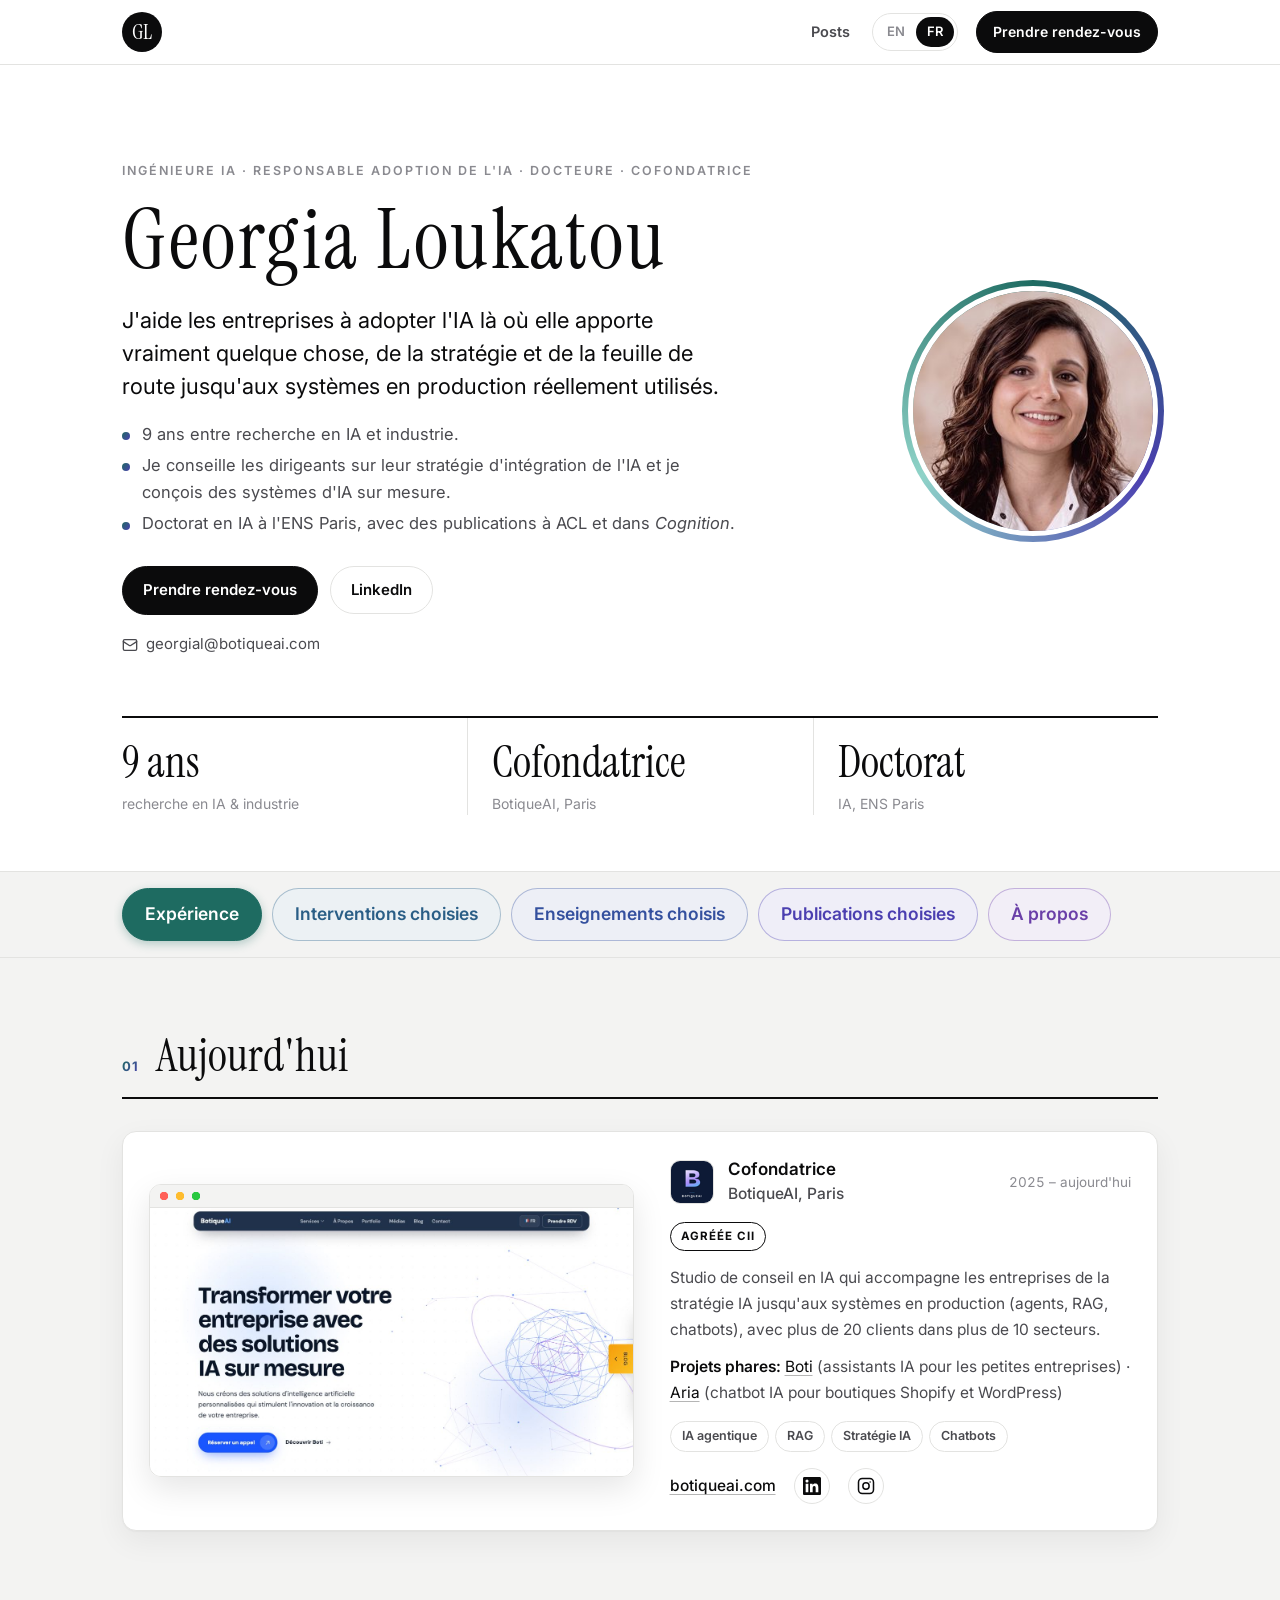
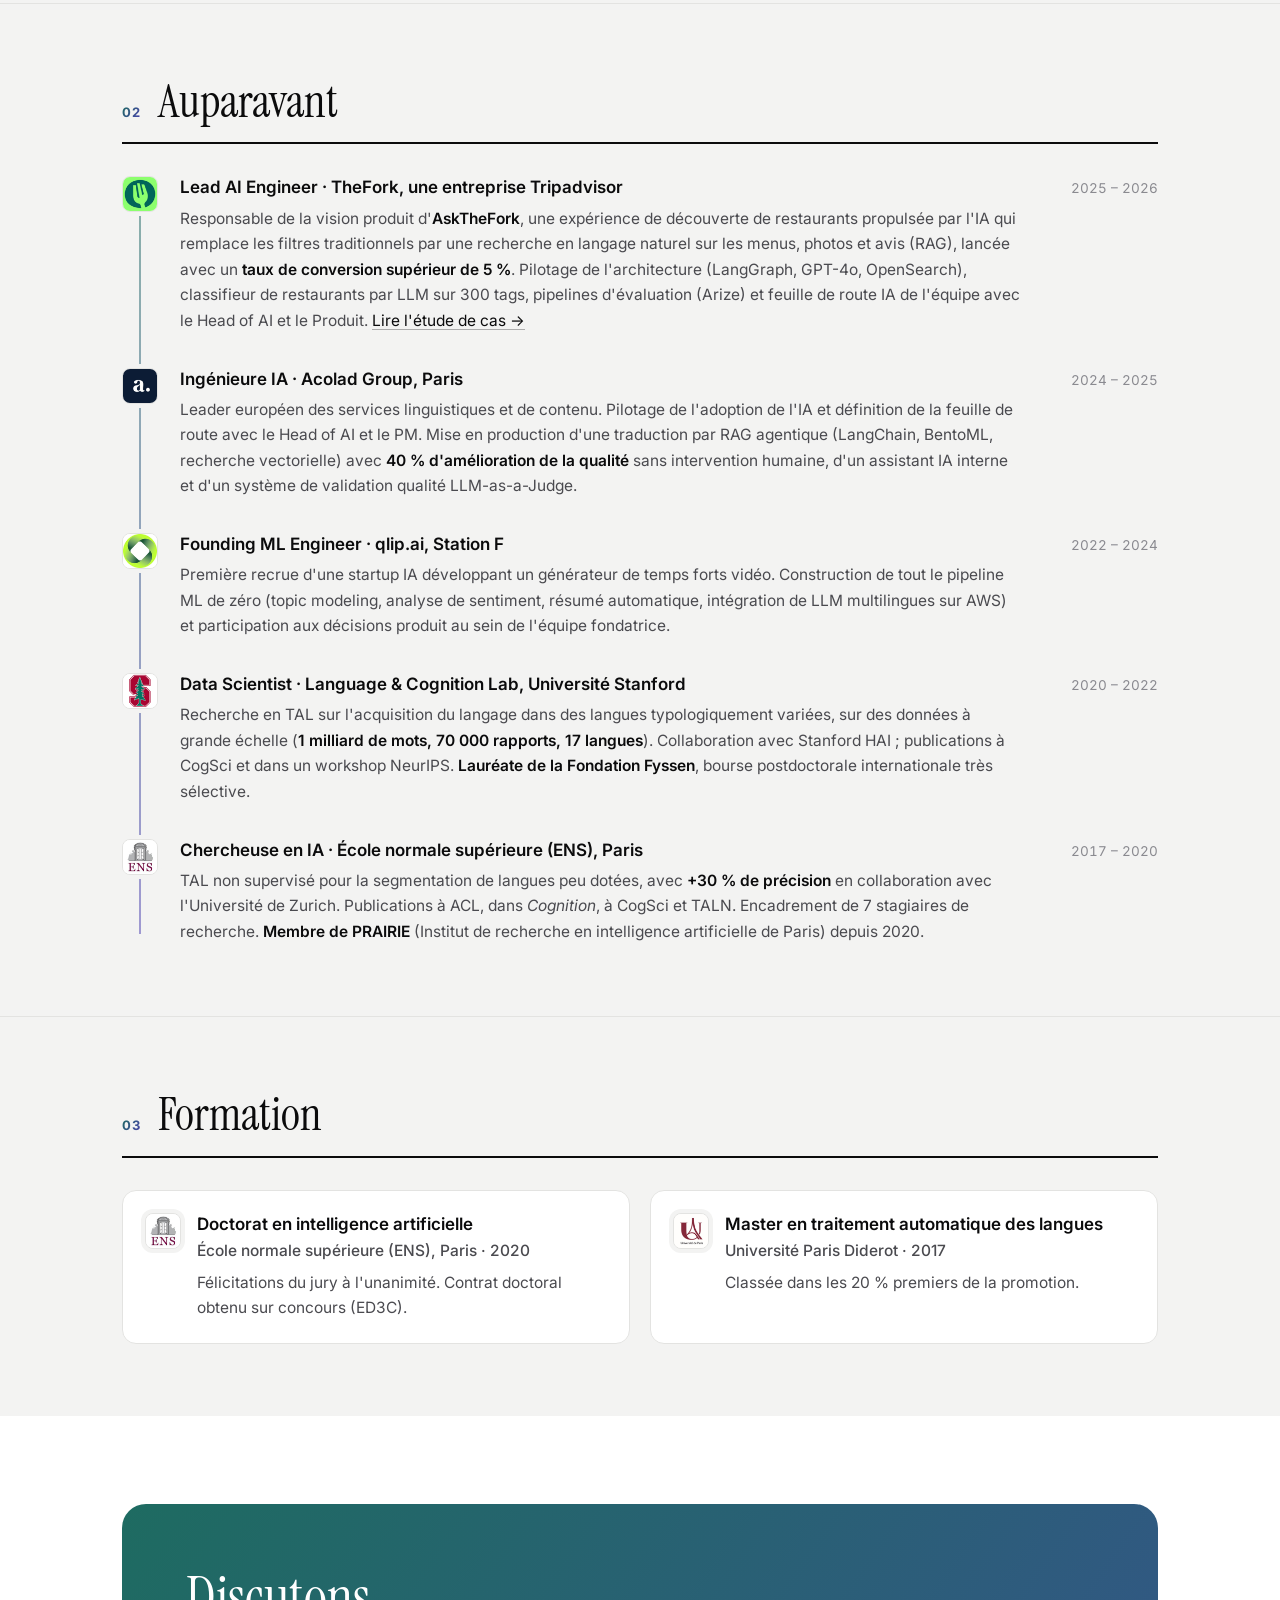
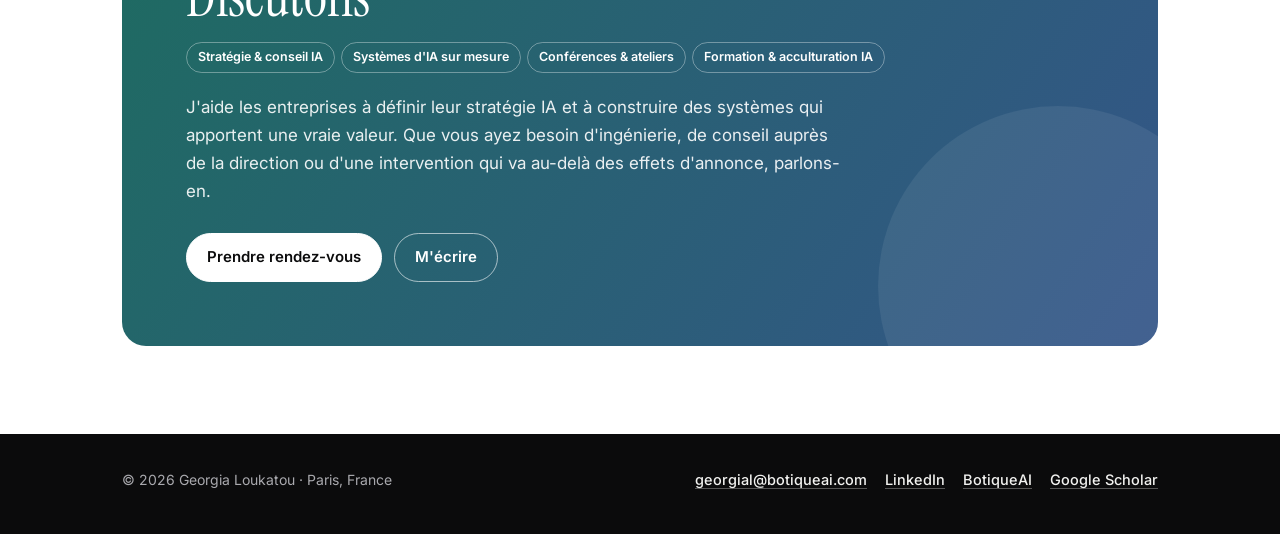
==== fr/index.html @ f1b45107 "Posts list: title-only cards, LinkedIn follow card, versioned stylesheet Co-Authored-By: Claude Opus" ====
<!doctype html>
<html lang="fr">
<head>
<meta charset="utf-8">
<meta name="viewport" content="width=device-width, initial-scale=1">
<title>Georgia Loukatou · Ingénieure IA &amp; cofondatrice de BotiqueAI</title>
<meta name="description" content="Georgia Loukatou, ingénieure IA, cofondatrice de BotiqueAI et docteure de l'ENS Paris. 9 ans entre recherche en IA et industrie : conseil en stratégie IA et systèmes d'IA sur mesure.">
<link rel="canonical" href="https://georgialoukatou.github.io/fr/">
<link rel="alternate" hreflang="en" href="https://georgialoukatou.github.io/">
<link rel="alternate" hreflang="fr" href="https://georgialoukatou.github.io/fr/">
<link rel="alternate" hreflang="x-default" href="https://georgialoukatou.github.io/">
<meta property="og:type" content="website">
<meta property="og:url" content="https://georgialoukatou.github.io/fr/">
<meta property="og:title" content="Georgia Loukatou · Ingénieure IA &amp; cofondatrice de BotiqueAI">
<meta property="og:description" content="Georgia Loukatou, ingénieure IA, cofondatrice de BotiqueAI et docteure de l'ENS Paris. 9 ans entre recherche en IA et industrie : conseil en stratégie IA et systèmes d'IA sur mesure.">
<meta property="og:image" content="https://georgialoukatou.github.io/assets/georgia.jpg">
<meta name="twitter:card" content="summary">
<link rel="icon" href="../assets/favicon.svg" type="image/svg+xml">
<link rel="preconnect" href="https://fonts.googleapis.com">
<link rel="preconnect" href="https://fonts.gstatic.com" crossorigin>
<link rel="stylesheet" href="https://fonts.googleapis.com/css2?family=Instrument+Serif:ital@0;1&family=Inter:wght@400;500;600;700&display=swap">
<link rel="stylesheet" href="../style.css?v=cedd636d">
</head>
<body>
<a class="skip" href="#main">Aller au contenu</a>

<nav class="nav" aria-label="Main">
  <div class="progress" aria-hidden="true"></div>
  <div class="wrap nav-inner">
    <a class="monogram" href="../fr/index.html" aria-label="Georgia Loukatou, Accueil">GL</a>
    <a class="nav-link" href="../fr/posts/index.html">Posts</a>
    <div class="lang-switch" aria-label="Language"><a href="../index.html" hreflang="en" lang="en">EN</a><a href="../fr/index.html" hreflang="fr" lang="fr" aria-current="true">FR</a></div>
    <a class="btn btn-small" href="https://calendly.com/hello-botiqueai/30min" target="_blank" rel="noopener">Prendre rendez-vous</a>
  </div>
</nav>

<header class="hero">
  <div class="wrap hero-grid">
    <div class="hero-text">
      <p class="eyebrow">Ingénieure IA · Responsable adoption de l'IA · Docteure · Cofondatrice</p>
      <h1>Georgia Loukatou</h1>
      <p class="lead">J'aide les entreprises à adopter l'IA là où elle apporte vraiment quelque chose, de la stratégie et de la feuille de route jusqu'aux systèmes en production réellement utilisés.</p>
      <ul class="hero-points"><li>9 ans entre recherche en IA et industrie.</li><li>Je conseille les dirigeants sur leur stratégie d'intégration de l'IA et je conçois des systèmes d'IA sur mesure.</li><li>Doctorat en IA à l'ENS Paris, avec des publications à ACL et dans <em>Cognition</em>.</li></ul>
      <div class="cta-row">
        <a class="btn" href="https://calendly.com/hello-botiqueai/30min" target="_blank" rel="noopener">Prendre rendez-vous</a>
        <a class="btn btn-ghost" href="https://www.linkedin.com/in/georgia-loukatou/" target="_blank" rel="noopener">LinkedIn</a>
      </div>
      <p class="contact-line"><a href="mailto:georgial@botiqueai.com"><svg width="16" height="16" viewBox="0 0 24 24" fill="none" stroke="currentColor" stroke-width="2" stroke-linecap="round" stroke-linejoin="round" aria-hidden="true"><rect width="20" height="16" x="2" y="4" rx="2"/><path d="m22 7-8.97 5.7a1.94 1.94 0 0 1-2.06 0L2 7"/></svg>georgial@botiqueai.com</a></p>
    </div>
    <div class="hero-photo"><img src="../assets/georgia.jpg" alt="Portrait de Georgia Loukatou" width="300" height="300"></div>
  </div>
  <div class="wrap"><dl class="stats"><div><dt>9 ans</dt><dd>recherche en IA &amp; industrie</dd></div><div><dt>Cofondatrice</dt><dd>BotiqueAI, Paris</dd></div><div><dt>Doctorat</dt><dd>IA, ENS Paris</dd></div></dl></div>
</header>

<main id="main" class="tabs-area">
  <div class="tabbar-wrap">
    <div class="wrap"><div class="tabbar" role="tablist"><button role="tab" id="tab-experience" aria-controls="panel-experience" data-tab="experience">Expérience</button><button role="tab" id="tab-speaking" aria-controls="panel-speaking" data-tab="speaking">Interventions choisies</button><button role="tab" id="tab-teaching" aria-controls="panel-teaching" data-tab="teaching">Enseignements choisis</button><button role="tab" id="tab-publications" aria-controls="panel-publications" data-tab="publications">Publications choisies</button><button role="tab" id="tab-about" aria-controls="panel-about" data-tab="about">À propos</button></div></div>
  </div>
  <div class="panel" role="tabpanel" id="panel-experience" aria-labelledby="tab-experience">
    
    <section class="block">
      <div class="wrap">
        <h2 class="block-title"><span class="num">01</span>Aujourd'hui</h2>
        <div class="cards one">
        <article class="card">
          <a class="card-shot" href="https://www.botiqueai.com/" target="_blank" rel="noopener"><img src="../assets/botiqueai-site.jpg" alt="botiqueai.com" width="1200" height="667" loading="lazy"></a>
          <header class="card-head">
            <img src="../assets/botiqueai.png" alt="" width="44" height="44">
            <div><h4>Cofondatrice</h4><p class="org">BotiqueAI, Paris</p></div>
            <span class="date">2025 – aujourd'hui</span>
          </header>
          <span class="badge-inline">Agréée CII</span>
          <p>Studio de conseil en IA qui accompagne les entreprises de la stratégie IA jusqu'aux systèmes en production (agents, RAG, chatbots), avec plus de 20 clients dans plus de 10 secteurs.</p><p class="projects"><strong>Projets phares:</strong> <a href="https://www.botiqueai.com/lp/ai-consultancy" target="_blank" rel="noopener">Boti</a> (assistants IA pour les petites entreprises) · <a href="https://www.botiqueai.com/products/aria" target="_blank" rel="noopener">Aria</a> (chatbot IA pour boutiques Shopify et WordPress)</p>
          <ul class="chips"><li>IA agentique</li><li>RAG</li><li>Stratégie IA</li><li>Chatbots</li></ul>
          <p class="links"><a href="https://www.botiqueai.com/" target="_blank" rel="noopener">botiqueai.com</a><a class="icon-link" href="https://www.linkedin.com/company/botique-ai" target="_blank" rel="noopener" aria-label="BotiqueAI on LinkedIn" title="LinkedIn"><svg viewBox="0 0 24 24" width="18" height="18" fill="currentColor" aria-hidden="true"><path d="M20.45 20.45h-3.56v-5.57c0-1.33-.02-3.04-1.85-3.04-1.85 0-2.14 1.45-2.14 2.94v5.67H9.35V9h3.41v1.56h.05c.48-.9 1.64-1.85 3.37-1.85 3.6 0 4.27 2.37 4.27 5.46v6.28zM5.34 7.43a2.06 2.06 0 1 1 0-4.13 2.06 2.06 0 0 1 0 4.13zM7.12 20.45H3.56V9h3.56v11.45zM22.22 0H1.77C.79 0 0 .77 0 1.73v20.54C0 23.23.79 24 1.77 24h20.45c.98 0 1.78-.77 1.78-1.73V1.73C24 .77 23.2 0 22.22 0z"/></svg></a><a class="icon-link" href="https://www.instagram.com/botiqueai/" target="_blank" rel="noopener" aria-label="BotiqueAI on Instagram" title="Instagram"><svg viewBox="0 0 24 24" width="18" height="18" fill="none" stroke="currentColor" stroke-width="2" stroke-linecap="round" stroke-linejoin="round" aria-hidden="true"><rect x="2" y="2" width="20" height="20" rx="5"/><circle cx="12" cy="12" r="4.2"/><circle cx="17.5" cy="6.5" r="1" fill="currentColor" stroke="none"/></svg></a></p>
        </article></div>
      </div>
    </section>
    
    <section class="block">
      <div class="wrap">
        <h2 class="block-title"><span class="num">02</span>Auparavant</h2>
        <ol class="timeline">
        <li>
          <img src="../assets/thefork.png" alt="" width="36" height="36">
          <div>
            <div class="tl-head"><h4>Lead AI Engineer · TheFork, une entreprise Tripadvisor</h4><span class="date">2025 – 2026</span></div>
            <p>Responsable de la vision produit d'<strong>AskTheFork</strong>, une expérience de découverte de restaurants propulsée par l'IA qui remplace les filtres traditionnels par une recherche en langage naturel sur les menus, photos et avis (RAG), lancée avec un <strong>taux de conversion supérieur de 5 %</strong>. Pilotage de l'architecture (LangGraph, GPT-4o, OpenSearch), classifieur de restaurants par LLM sur 300 tags, pipelines d'évaluation (Arize) et feuille de route IA de l'équipe avec le Head of AI et le Produit. <a href="https://www.media.thiga.co/en/ai-strategy-why-thefork-ditched-the-chatbot" target="_blank" rel="noopener">Lire l'étude de cas →</a></p>
          </div>
        </li>
        <li>
          <img src="../assets/acolad.png" alt="" width="36" height="36">
          <div>
            <div class="tl-head"><h4>Ingénieure IA · Acolad Group, Paris</h4><span class="date">2024 – 2025</span></div>
            <p>Leader européen des services linguistiques et de contenu. Pilotage de l'adoption de l'IA et définition de la feuille de route avec le Head of AI et le PM. Mise en production d'une traduction par RAG agentique (LangChain, BentoML, recherche vectorielle) avec <strong>40 % d'amélioration de la qualité</strong> sans intervention humaine, d'un assistant IA interne et d'un système de validation qualité LLM-as-a-Judge.</p>
          </div>
        </li>
        <li>
          <img src="../assets/qlip-ai.png" alt="" width="36" height="36">
          <div>
            <div class="tl-head"><h4>Founding ML Engineer · qlip.ai, Station F</h4><span class="date">2022 – 2024</span></div>
            <p>Première recrue d'une startup IA développant un générateur de temps forts vidéo. Construction de tout le pipeline ML de zéro (topic modeling, analyse de sentiment, résumé automatique, intégration de LLM multilingues sur AWS) et participation aux décisions produit au sein de l'équipe fondatrice.</p>
          </div>
        </li>
        <li>
          <img src="../assets/stanford.png" alt="" width="36" height="36">
          <div>
            <div class="tl-head"><h4>Data Scientist · Language &amp; Cognition Lab, Université Stanford</h4><span class="date">2020 – 2022</span></div>
            <p>Recherche en TAL sur l'acquisition du langage dans des langues typologiquement variées, sur des données à grande échelle (<strong>1 milliard de mots, 70 000 rapports, 17 langues</strong>). Collaboration avec Stanford HAI ; publications à CogSci et dans un workshop NeurIPS. <strong>Lauréate de la Fondation Fyssen</strong>, bourse postdoctorale internationale très sélective.</p>
          </div>
        </li>
        <li>
          <img src="../assets/ens.png" alt="" width="36" height="36">
          <div>
            <div class="tl-head"><h4>Chercheuse en IA · École normale supérieure (ENS), Paris</h4><span class="date">2017 – 2020</span></div>
            <p>TAL non supervisé pour la segmentation de langues peu dotées, avec <strong>+30 % de précision</strong> en collaboration avec l'Université de Zurich. Publications à ACL, dans <em>Cognition</em>, à CogSci et TALN. Encadrement de 7 stagiaires de recherche. <strong>Membre de PRAIRIE</strong> (Institut de recherche en intelligence artificielle de Paris) depuis 2020.</p>
          </div>
        </li></ol>
      </div>
    </section>
    
    <section class="block">
      <div class="wrap">
        <h2 class="block-title"><span class="num">03</span>Formation</h2>
        <ul class="edu">
        <li>
          <img src="../assets/ens.png" alt="" width="36" height="36">
          <div><h4>Doctorat en intelligence artificielle</h4><p class="org">École normale supérieure (ENS), Paris · 2020</p><p>Félicitations du jury à l'unanimité. Contrat doctoral obtenu sur concours (ED3C).</p></div>
        </li>
        <li>
          <img src="../assets/universit-de-paris.png" alt="" width="36" height="36">
          <div><h4>Master en traitement automatique des langues</h4><p class="org">Université Paris Diderot · 2017</p><p>Classée dans les 20 % premiers de la promotion.</p></div>
        </li></ul>
      </div>
    </section>
  </div>
  <div class="panel" role="tabpanel" id="panel-speaking" aria-labelledby="tab-speaking">
    
    <section class="block">
      <div class="wrap">
        <h2 class="block-title"><span class="num">01</span>Podcast</h2>
        <article class="feature">
          <a class="feature-media" href="https://open.spotify.com/episode/1CCXQMo2HDLczHjX9s8Fl1" target="_blank" rel="noopener"><img src="../assets/podcast.jpg" alt="Georgia Loukatou et Ashley Portillo pendant l'enregistrement du podcast Does Anyone Think Anymore?" width="1600" height="892" loading="lazy"></a>
          <div class="feature-body">
            <p class="kicker"><span class="new">Nouveau · octobre 2026</span></p>
            <h3>How Small Businesses Can Adopt AI Without Losing the Human Touch</h3>
            <p class="show">Invitée de <em>Does Anyone Think Anymore?</em> avec Ashley Portillo (épisode en anglais)</p>
            <p>Comment une petite entreprise peut-elle utiliser l'IA pour gagner du temps sans perdre ce qui fait sa valeur ? J'explique comment nous aidons les entreprises à identifier des cas d'usage concrets, à tester des solutions et à les intégrer dans leur quotidien. Nous parlons aussi de formation des équipes, d'ambassadeurs IA, de protection des données, des inquiétudes sur l'emploi et du passage à un rôle de relecture et de supervision de l'IA.</p>
            <a class="btn" href="https://open.spotify.com/episode/1CCXQMo2HDLczHjX9s8Fl1" target="_blank" rel="noopener">Écouter sur Spotify →</a>
          </div>
        </article>
      </div>
    </section>
    
    <section class="block">
      <div class="wrap">
        <h2 class="block-title"><span class="num">02</span>Conférences &amp; événements choisis</h2>
        <div class="talks">
          <article class="talk">
            <a class="talk-media" href="https://www.youtube.com/watch?v=tpxlaazMlQc" target="_blank" rel="noopener"><img src="../assets/malt-talk.jpg" alt="Georgia Loukatou dans une vidéo Malt" width="730" height="1300" loading="lazy"></a>
            <div>
              <header class="card-head"><img src="../assets/malt.png" alt="" width="36" height="36"><div><h4>Intervenante invitée</h4><p class="org">Malt × BotiqueAI · 2025</p></div></header>
              <p>L'IA en entreprise pour les freelances et les entreprises : architecture RAG, conception agentique, cadres d'évaluation et passage de relais à l'humain.</p>
              <p class="links"><a href="https://www.youtube.com/watch?v=tpxlaazMlQc" target="_blank" rel="noopener">Voir : AI Chatbot Strategy That Scales →</a></p>
            </div>
          </article>
          <article class="card compact">
            <header class="card-head"><img src="../assets/legrain-conference.png" alt="" width="36" height="36"><div><h4>Modératrice et organisatrice de sessions</h4><p class="org"><a href="https://olivierlegrain.ens.psl.eu/" target="_blank" rel="noopener">Conférence Olivier Legrain · 2018</a></p></div></header>
            <p>Organisation et modération de la table ronde TAL et chatbots avec M. Baroni, F. Yvon, F. Béchet et d'autres, ainsi que d'une session sur les défis industriels.</p>
          </article>
        </div>
      </div>
    </section>
  </div>
  <div class="panel" role="tabpanel" id="panel-teaching" aria-labelledby="tab-teaching">
    
    <section class="block">
      <div class="wrap">
        <h2 class="block-title"><span class="num">01</span>Cours &amp; mentorat choisis</h2>
        <div class="cards three">
        <article class="card compact">
          <header class="card-head"><img src="../assets/sup-de-vinci.png" alt="" width="36" height="36"><div><h4>Enseignante en TAL et IA</h4><p class="org">Sup de Vinci, Paris · 2024</p></div></header>
          <p>Conception et enseignement d'un cours de 35 heures sur le TAL et l'IA générative pour des étudiants de Master 2 Data Science : transformers, LLM, embeddings, prompt engineering, RAG et IA conversationnelle, avec des cas pratiques comme l'analyse d'avis Amazon et un système de questions-réponses basé sur RAG.</p>
        </article>
        <article class="card compact">
          <header class="card-head"><img src="../assets/thefork.png" alt="" width="36" height="36"><div><h4>Montée en compétences IA &amp; mentorat</h4><p class="org">TheFork · 2025</p></div></header>
          <p>Partage d'expertise IA avec l'équipe tech et montée en compétences des ingénieurs sur les LLM et l'IA agentique.</p>
        </article>
        <article class="card compact">
          <header class="card-head"><img src="../assets/openclassrooms.png" alt="" width="36" height="36"><div><h4>Mentore Data Science</h4><p class="org">OpenClassrooms · 2022 – 2024</p></div></header>
          <p>Accompagnement de professionnels dans leurs projets de certification en Data Science et Machine Learning et dans leur reconversion vers l'IA.</p>
        </article>
        <article class="card compact">
          <header class="card-head"><img src="../assets/ens.png" alt="" width="36" height="36"><div><h4>Chargée de TD</h4><p class="org">CogMaster, ENS Paris · 2019 – 2020</p></div></header>
          <p>Traitement et acquisition du langage, master avancé.</p>
        </article>
        <article class="card compact">
          <header class="card-head"><img src="../assets/ens.png" alt="" width="36" height="36"><div><h4>Organisatrice d'ateliers &amp; encadrante de recherche</h4><p class="org">ENS Paris · 2017 – 2020</p></div></header>
          <p>Organisation d'ateliers sur l'open source et les bonnes pratiques de programmation, et encadrement de 7 stagiaires de recherche.</p>
        </article></div>
      </div>
    </section>
  </div>
  <div class="panel" role="tabpanel" id="panel-publications" aria-labelledby="tab-publications">
    
    <section class="block">
      <div class="wrap">
        <h2 class="block-title"><span class="num">01</span>Publications choisies</h2>
        <ol class="pubs"><li><span><strong>Loukatou, G.</strong>, Stoll, S., Blasi, D., &amp; Cristia, A. (2022). Does morphological complexity affect word segmentation? Evidence from computational modeling. <em>Cognition</em>, 220.</span></li><li><span><strong>Loukatou, G.*</strong>, Tan, A.W.M.*, Braginsky, M., Mankewitz, J., &amp; Frank, M.C. (2024). Predicting ages of acquisition for children's early vocabulary across 27 languages and dialects. <em>CogSci 2024</em>.</span></li><li><span><strong>Loukatou, G.</strong>, Kachergis, G., &amp; Frank, M.C. (2022). Identifying the distributional sources of children's early vocabulary. <em>CogSci 2022</em>.</span></li><li><span><strong>Loukatou, G.</strong>, Stoll, S., Blasi, D., &amp; Cristia, A. (2019). Is Word Segmentation Child's Play in All Languages? <em>ACL 2019</em>, Florence.</span></li></ol><p class="links"><a href="https://scholar.google.com/citations?user=S5Yad6wAAAAJ&amp;hl=en" target="_blank" rel="noopener">Liste complète sur Google Scholar →</a></p>
      </div>
    </section>
  </div>
  <div class="panel" role="tabpanel" id="panel-about" aria-labelledby="tab-about">
    
    <section class="block">
      <div class="wrap">
        <h2 class="block-title"><span class="num">01</span>En dehors du travail</h2>
        <div class="beyond"><p>Formée au théâtre et à l'esprit critique pour la médiation scientifique. Bien expliquer l'IA compte autant que la construire.</p><p>Musicienne de formation classique, diplômée en interprétation au piano ainsi qu'en harmonie, théorie et composition.</p><p>Plus de 50 pays visités, et ce n'est pas fini.</p></div>
      </div>
    </section>
  </div>
</main>

<section class="cta-section" id="contact">
  <div class="wrap">
    <div class="cta">
      <h2>Discutons</h2>
      <ul class="chips light"><li>Stratégie &amp; conseil IA</li><li>Systèmes d'IA sur mesure</li><li>Conférences &amp; ateliers</li><li>Formation &amp; acculturation IA</li></ul>
      <p>J'aide les entreprises à définir leur stratégie IA et à construire des systèmes qui apportent une vraie valeur. Que vous ayez besoin d'ingénierie, de conseil auprès de la direction ou d'une intervention qui va au-delà des effets d'annonce, parlons-en.</p>
      <div class="cta-row">
        <a class="btn btn-light" href="https://calendly.com/hello-botiqueai/30min" target="_blank" rel="noopener">Prendre rendez-vous</a>
        <a class="btn btn-outline-light" href="mailto:georgial@botiqueai.com">M'écrire</a>
      </div>
    </div>
  </div>
</section>

<footer class="footer">
  <div class="wrap footer-inner">
    <p>© <span id="year">2026</span> Georgia Loukatou · Paris, France</p>
    <p class="links">
      <a href="mailto:georgial@botiqueai.com">georgial@botiqueai.com</a>
      <a href="https://www.linkedin.com/in/georgia-loukatou/" target="_blank" rel="noopener">LinkedIn</a>
      <a href="https://www.botiqueai.com/" target="_blank" rel="noopener">BotiqueAI</a>
      <a href="https://scholar.google.com/citations?user=S5Yad6wAAAAJ&amp;hl=en" target="_blank" rel="noopener">Google Scholar</a>
    </p>
  </div>
</footer>

<script>
document.getElementById('year').textContent = new Date().getFullYear();
(function () {
  var reduce = window.matchMedia('(prefers-reduced-motion: reduce)').matches;
  // scroll progress bar
  var bar = document.querySelector('.progress');
  function prog() { var h = document.documentElement; var m = h.scrollHeight - h.clientHeight; bar.style.transform = 'scaleX(' + (m > 0 ? h.scrollTop / m : 0) + ')'; }
  if (bar) { window.addEventListener('scroll', prog, {passive: true}); prog(); }
  if (reduce || !('IntersectionObserver' in window)) return;
  // reveal on scroll, staggered within each group
  var sel = '.block-title, .cards > *, .timeline li, .edu li, .feature, .talks > *, .pubs li, .beyond p, .post, .cta, .posts-head .wrap > *';
  var io = new IntersectionObserver(function (entries) {
    entries.forEach(function (e) { if (e.isIntersecting) { e.target.classList.add('in'); io.unobserve(e.target); } });
  }, {rootMargin: '0px 0px -8% 0px'});
  function arm(root) {
    root.querySelectorAll(sel).forEach(function (el) {
      if (el.classList.contains('reveal')) return;
      var i = Array.prototype.indexOf.call(el.parentNode.children, el);
      el.classList.add('reveal'); el.style.transitionDelay = Math.min(i, 5) * 70 + 'ms';
      io.observe(el);
    });
  }
  arm(document);
  window.armReveal = arm;
  // count-up for numbers in the stats row
  document.querySelectorAll('.stats dt').forEach(function (dt) {
    var m = dt.textContent.match(/^(\d+)(.*)$/); if (!m) return;
    var end = +m[1], rest = m[2], t0 = null;
    var o = new IntersectionObserver(function (es) {
      if (!es[0].isIntersecting) return; o.disconnect();
      function step(t) { if (!t0) t0 = t; var k = Math.min((t - t0) / 1100, 1); dt.textContent = Math.round(end * (1 - Math.pow(1 - k, 3))) + rest; if (k < 1) requestAnimationFrame(step); }
      dt.textContent = '0' + rest; requestAnimationFrame(step);
      setTimeout(function () { dt.textContent = end + rest; }, 1500);
    });
    o.observe(dt);
  });
})();
(function () {
  var tabs = Array.prototype.slice.call(document.querySelectorAll('[role="tab"]'));
  var ids = tabs.map(function (t) { return t.dataset.tab; });
  function show(id, focus) {
    if (ids.indexOf(id) < 0) id = ids[0];
    tabs.forEach(function (t) {
      var on = t.dataset.tab === id;
      t.setAttribute('aria-selected', on);
      t.tabIndex = on ? 0 : -1;
      var pnl = document.getElementById('panel-' + t.dataset.tab); pnl.hidden = !on;
      if (on && focus) t.focus();
    });
  }
  tabs.forEach(function (t, i) {
    t.addEventListener('click', function () {
      show(t.dataset.tab);
      history.replaceState(null, '', '#' + t.dataset.tab);
      var bar = document.querySelector('.tabbar-wrap');
      if (bar.getBoundingClientRect().top < 0) bar.scrollIntoView({behavior: 'smooth'});
    });
    t.addEventListener('keydown', function (e) {
      var d = e.key === 'ArrowRight' ? 1 : e.key === 'ArrowLeft' ? -1 : 0;
      if (d) { var n = tabs[(i + d + tabs.length) % tabs.length]; show(n.dataset.tab, true); history.replaceState(null, '', '#' + n.dataset.tab); }
    });
  });
  show(location.hash.slice(1));
  window.addEventListener('hashchange', function () { show(location.hash.slice(1)); });
  document.querySelectorAll('.lang-switch a').forEach(function (a) {
    a.addEventListener('click', function () { if (location.hash) a.href = a.getAttribute('href') + location.hash; });
  });
})();
</script>
</body>
</html>
---- style.css ----
/* Black & white base, with the "Work with me" teal → violet gradient as the only accent */
:root {
  --bg: #FFFFFF;
  --band: #F3F3F2;
  --surface: #FFFFFF;
  --ink: #0B0B0C;
  --ink2: #4A4A4F;
  --muted: #8A8A90;
  --rule: #E3E3E1;
  --strong-rule: #0B0B0C;
  --g1: #1E6B61;
  --g2: #4B3FB0;
  --grad: linear-gradient(125deg, var(--g1), var(--g2));
  --accent-text: #1E6B61;
  --shadow: 0 1px 2px rgba(0,0,0,.04), 0 10px 30px rgba(0,0,0,.06);
  --serif: 'Instrument Serif', Georgia, 'Times New Roman', serif;
  --sans: 'Inter', -apple-system, 'Helvetica Neue', Arial, sans-serif;
  --radius: 14px;
  color-scheme: light;
}
@media (prefers-color-scheme: dark) {
  :root {
    --bg: #0B0B0C;
    --band: #141416;
    --surface: #18181B;
    --ink: #F2F2F0;
    --ink2: #B8B8BC;
    --muted: #85858C;
    --rule: #2A2A2E;
    --strong-rule: #F2F2F0;
    --accent-text: #5CC9B9;
    --shadow: 0 1px 2px rgba(0,0,0,.4), 0 10px 30px rgba(0,0,0,.35);
    color-scheme: dark;
  }
}

* { box-sizing: border-box; }
html { scroll-behavior: smooth; }
body { margin: 0; background: var(--bg); color: var(--ink); font-family: var(--sans); font-size: 16.5px; line-height: 1.65; -webkit-font-smoothing: antialiased; }
img { max-width: 100%; display: block; }
a { color: var(--ink); text-decoration: underline; text-decoration-color: color-mix(in srgb, var(--ink) 30%, transparent); text-underline-offset: 3px; }
a:hover { text-decoration-color: var(--g1); }
a:focus-visible, button:focus-visible { outline: 2px solid var(--g2); outline-offset: 3px; border-radius: 6px; }
h1, h2, h3, h4, p { margin: 0; }
ul, ol { margin: 0; padding: 0; list-style: none; }
.wrap { width: 100%; max-width: 1100px; margin: 0 auto; padding-inline: clamp(16px, 4vw, 32px); }
.skip { position: absolute; left: -999px; top: 8px; background: var(--surface); padding: 8px 12px; border-radius: 8px; z-index: 100; }
.skip:focus { left: 8px; }

/* Nav */
.nav { position: sticky; top: 0; z-index: 60; background: color-mix(in srgb, var(--bg) 88%, transparent); backdrop-filter: blur(12px); -webkit-backdrop-filter: blur(12px); border-bottom: 1px solid var(--rule); }
.nav-inner { display: flex; align-items: center; gap: 18px; height: 64px; }
.monogram { font-family: var(--serif); font-size: 22px; text-decoration: none; width: 40px; height: 40px; display: grid; place-items: center; border-radius: 50%; background: var(--ink); color: var(--bg); }
.nav-link { margin-left: auto; font-size: 14.5px; font-weight: 600; text-decoration: none; color: var(--ink2); padding: 6px 4px; }
.nav-link:hover, .nav-link[aria-current] { color: var(--ink); }
.nav-link[aria-current] { box-shadow: inset 0 -2px 0 var(--g2); }
.lang-switch { display: flex; border: 1px solid var(--rule); border-radius: 999px; padding: 3px; }
.lang-switch a { text-decoration: none; font-size: 13px; font-weight: 600; padding: 4px 11px; border-radius: 999px; color: var(--muted); }
.lang-switch a[aria-current] { background: var(--ink); color: var(--bg); }

/* Buttons */
.btn { display: inline-flex; align-items: center; gap: 8px; padding: 11px 20px; border-radius: 999px; background: var(--ink); color: var(--bg); text-decoration: none; font-weight: 600; font-size: 15px; border: 1px solid var(--ink); transition: transform .15s, background .15s; }
.btn:hover { transform: translateY(-1px); background: var(--grad); border-color: transparent; color: #fff; }
.btn-small { padding: 8px 16px; font-size: 14px; }
.btn-ghost { background: transparent; color: var(--ink); border-color: var(--rule); }
.btn-ghost:hover { background: transparent; color: var(--ink); border-color: var(--ink); }
.btn-light { background: #fff; color: #0B0B0C; border-color: #fff; }
.btn-light:hover { background: #fff; color: #0B0B0C; }
.btn-outline-light { background: transparent; color: #fff; border-color: rgba(255,255,255,.6); }
.btn-outline-light:hover { background: rgba(255,255,255,.1); }

/* Hero */
.hero { padding: clamp(48px, 8vw, 96px) 0 56px; }
.hero-grid { display: grid; grid-template-columns: 1fr auto; gap: 56px; align-items: center; }
.eyebrow { font-size: 12.5px; letter-spacing: .16em; text-transform: uppercase; font-weight: 600; color: var(--muted); margin-bottom: 16px; }
h1 { font-family: var(--serif); font-weight: 400; font-size: clamp(46px, 7.5vw, 84px); line-height: 1; letter-spacing: .03em; margin-bottom: 22px; }
.lead { font-size: clamp(18px, 2.2vw, 22px); line-height: 1.5; max-width: 620px; margin-bottom: 18px; }
.hero-points { color: var(--ink2); max-width: 620px; margin-bottom: 28px; }
.hero-points li { position: relative; padding-left: 20px; margin-bottom: 4px; }
.hero-points li::before { content: ''; position: absolute; left: 0; top: .7em; width: 8px; height: 8px; border-radius: 50%; background: var(--grad); }
.cta-row { display: flex; flex-wrap: wrap; gap: 12px; }
.contact-line { margin-top: 18px; font-size: 15px; }
.contact-line a { display: inline-flex; align-items: center; gap: 8px; color: var(--ink2); text-decoration: none; }
.contact-line a:hover { color: var(--ink); }
.cii-badge { display: inline-block; font-size: 12px; font-weight: 700; letter-spacing: .08em; text-transform: uppercase; padding: 5px 12px; border-radius: 999px; border: 1px solid var(--ink); }
.hero-photo { position: relative; }
.hero-photo::before { content: ''; position: absolute; inset: -6px; border-radius: 50%; background: var(--grad); }
.hero-photo img { position: relative; width: 250px; height: 250px; border-radius: 50%; object-fit: cover; border: 5px solid var(--bg); }

.stats { display: grid; grid-template-columns: repeat(3, 1fr); margin: 56px 0 0; border-top: 2px solid var(--strong-rule); }
.stats > div { padding: 22px 24px 0 0; }
.stats > div + div { padding-left: 24px; border-left: 1px solid var(--rule); }
.stats dt { font-family: var(--serif); font-size: 44px; line-height: 1; }
.stats dd { margin: 8px 0 0; font-size: 14px; color: var(--muted); }

/* Tabs */
.tabs-area { background: var(--band); border-top: 1px solid var(--rule); }
.tabbar-wrap { position: sticky; top: 64px; z-index: 50; background: var(--band); border-bottom: 1px solid var(--rule); scroll-margin-top: 64px; }
.tabbar { display: flex; gap: 10px; overflow-x: auto; scrollbar-width: none; padding: 16px 8px; margin-inline: -8px; }
.tabbar::-webkit-scrollbar { display: none; }
.tabbar button { --c: #1E6B61; appearance: none; font: inherit; font-size: 17.5px; font-weight: 600; white-space: nowrap; cursor: pointer;
  padding: 11px 22px; border-radius: 999px; border: 1.5px solid color-mix(in srgb, var(--c) 35%, transparent);
  color: var(--c); background: color-mix(in srgb, var(--c) 9%, var(--surface)); transition: background .25s, color .25s, transform .15s, box-shadow .25s; }
.tabbar button:nth-child(1) { --c: #1E6B61; }
.tabbar button:nth-child(2) { --c: #2A5E86; }
.tabbar button:nth-child(3) { --c: #34509E; }
.tabbar button:nth-child(4) { --c: #4B3FB0; }
.tabbar button:nth-child(5) { --c: #6A3FA8; }
.tabbar button:hover { transform: translateY(-1px); background: color-mix(in srgb, var(--c) 16%, var(--surface)); }
.tabbar button[aria-selected="true"] { background: var(--c); color: #fff; border-color: var(--c); box-shadow: 0 3px 10px color-mix(in srgb, var(--c) 30%, transparent); }
@media (prefers-color-scheme: dark) { .tabbar button { color: color-mix(in srgb, var(--c) 55%, #fff); } .tabbar button[aria-selected="true"] { color: #fff; } }
.panel[hidden] { display: none; }

/* Blocks: clearly separated sections */
.block { padding: clamp(44px, 6vw, 72px) 0; }
.block + .block { border-top: 1px solid var(--rule); }
.block-title { display: flex; align-items: baseline; gap: 16px; font-family: var(--serif); font-weight: 400; font-size: clamp(32px, 4.5vw, 46px); line-height: 1.1; margin-bottom: 32px; padding-bottom: 16px; border-bottom: 2px solid var(--strong-rule); }
.num { font-family: var(--sans); font-size: 13px; font-weight: 700; letter-spacing: .1em; background: var(--grad); -webkit-background-clip: text; background-clip: text; color: transparent; }
h3 { font-family: var(--serif); font-weight: 400; font-size: clamp(28px, 3.6vw, 38px); line-height: 1.12; }
h4 { font-size: 17px; font-weight: 600; line-height: 1.35; }
.org { color: var(--accent-text); font-size: 14px; font-weight: 500; }
.org a { color: inherit; }
.date { color: var(--muted); font-size: 13.5px; white-space: nowrap; font-variant-numeric: tabular-nums; }
strong { font-weight: 600; color: var(--ink); }

/* Cards */
.cards { display: grid; gap: 20px; }
.cards.two { grid-template-columns: repeat(2, 1fr); }
.cards.three { grid-template-columns: repeat(3, 1fr); }
.card { background: var(--surface); border: 1px solid var(--rule); border-radius: var(--radius); padding: 26px; box-shadow: var(--shadow); }
.card p, .talk p, .feature-body p { color: var(--ink2); font-size: 15.5px; }
.card p + p { margin-top: 10px; }
.card-head { display: grid; grid-template-columns: auto 1fr auto; gap: 14px; align-items: center; margin-bottom: 16px; }
.card-head img { width: 44px; height: 44px; border-radius: 10px; object-fit: contain; background: #fff; border: 1px solid var(--rule); }
.compact .card-head img, .talk .card-head img { width: 36px; height: 36px; border-radius: 8px; }
.compact .card-head, .talk .card-head { grid-template-columns: auto 1fr; }
.chips { display: flex; flex-wrap: wrap; gap: 6px; margin-top: 16px; }
.chips li { font-size: 12.5px; font-weight: 600; padding: 4px 11px; border-radius: 999px; border: 1px solid var(--rule); color: var(--ink2); }
.chips.light li { border-color: rgba(255,255,255,.35); color: #fff; }
.links { display: flex; flex-wrap: wrap; gap: 6px 18px; margin-top: 16px; font-size: 14.5px; font-weight: 500; }

/* Timeline */
.timeline { position: relative; }
.timeline::before { content: ''; position: absolute; left: 17px; top: 10px; bottom: 10px; width: 2px; background: var(--grad); opacity: .5; }
.timeline li { display: grid; grid-template-columns: 36px 1fr; gap: 22px; position: relative; padding-bottom: 34px; }
.timeline li:last-child { padding-bottom: 0; }
.timeline img, .edu img { width: 36px; height: 36px; border-radius: 8px; object-fit: contain; background: #fff; border: 1px solid var(--rule); box-shadow: 0 0 0 4px var(--band); position: relative; }
.tl-head { display: flex; justify-content: space-between; gap: 16px; align-items: baseline; margin-bottom: 6px; }
.timeline p, .edu p { color: var(--ink2); font-size: 15.5px; max-width: 840px; }
.edu { display: grid; grid-template-columns: repeat(2, 1fr); gap: 20px; }
.edu li { display: grid; grid-template-columns: 36px 1fr; gap: 16px; background: var(--surface); border: 1px solid var(--rule); border-radius: var(--radius); padding: 22px; }
.edu .org { margin: 2px 0 6px; }

/* Podcast feature */
.feature { display: grid; grid-template-columns: 1fr; background: var(--surface); border: 1px solid var(--rule); border-radius: 20px; overflow: hidden; box-shadow: var(--shadow); }
.feature-media img { width: 100%; height: auto; aspect-ratio: 16 / 9; object-fit: cover; }
.feature-body { padding: clamp(24px, 4vw, 44px); display: grid; grid-template-columns: 1fr 1.2fr; gap: 14px 48px; align-items: start; }
.feature-body > .kicker, .feature-body > h3, .feature-body > .show { grid-column: 1; }
.feature-body > p:not(.kicker):not(.show), .feature-body > .btn { grid-column: 2; }
.feature-body > p:not(.kicker):not(.show) { grid-row: 1 / span 3; }
.feature-body > .btn { justify-self: start; }
.kicker { margin: 0; }
.new { display: inline-block; font-size: 11.5px; font-weight: 700; letter-spacing: .1em; text-transform: uppercase; color: #fff; padding: 4px 11px; border-radius: 999px; background: var(--grad); }
.feature-body .show { color: var(--ink); font-weight: 500; }
.feature-body .btn { margin-top: 6px; }

/* Talks */
.talks { display: grid; grid-template-columns: 1.5fr 1fr; gap: 20px; align-items: start; }
.talk { display: grid; grid-template-columns: 130px 1fr; gap: 24px; background: var(--surface); border: 1px solid var(--rule); border-radius: var(--radius); padding: 18px; box-shadow: var(--shadow); }
.talk-media img { width: 100%; height: auto; aspect-ratio: 9 / 14; object-fit: cover; object-position: top; border-radius: 10px; }
.talk > div { padding: 8px 8px 8px 0; }

/* Publications */
.pubs { counter-reset: pub; }
.pubs li { counter-increment: pub; display: grid; grid-template-columns: 44px 1fr; padding: 18px 0; border-bottom: 1px solid var(--rule); color: var(--ink2); font-size: 15.5px; }
.pubs li::before { content: counter(pub, decimal-leading-zero); font-weight: 700; font-size: 13px; color: var(--muted); padding-top: 3px; }

/* About */
.beyond { display: grid; grid-template-columns: repeat(3, 1fr); gap: 20px; }
.beyond p { color: var(--ink2); background: var(--surface); border: 1px solid var(--rule); border-top: 3px solid var(--ink); border-radius: 0 0 12px 12px; padding: 22px; font-size: 15.5px; }

/* CTA */
.cta-section { padding: clamp(48px, 7vw, 88px) 0; background: var(--bg); }
.cta { border-radius: 24px; padding: clamp(32px, 6vw, 64px); color: #fff; background: var(--grad); position: relative; overflow: hidden; }
.cta::after { content: ''; position: absolute; right: -80px; bottom: -120px; width: 360px; height: 360px; border-radius: 50%; background: rgba(255,255,255,.07); }
.cta h2 { font-family: var(--serif); font-weight: 400; font-size: clamp(38px, 5vw, 56px); line-height: 1.05; }
.cta p { max-width: 660px; margin: 20px 0 28px; color: rgba(255,255,255,.9); font-size: 17px; }
.cta .cta-row { margin: 0; position: relative; z-index: 1; }

/* Footer */
.footer { background: #0B0B0C; color: #A9A9AE; padding: 34px 0 42px; font-size: 14px; }
.footer a { color: #F2F2F0; text-decoration-color: rgba(255,255,255,.3); }
.footer-inner { display: flex; flex-wrap: wrap; justify-content: space-between; gap: 12px; align-items: center; }
.footer .links { margin: 0; }

/* BotiqueAI website screenshot + inline badge */
.card-shot { display: block; margin: -26px -26px 22px; border-bottom: 1px solid var(--rule); border-radius: var(--radius) var(--radius) 0 0; overflow: hidden; position: relative; }
.card-shot::before { content: ''; display: block; height: 22px; background: var(--band); border-bottom: 1px solid var(--rule);
  background-image: radial-gradient(circle at 14px 11px, #FF5F57 4px, transparent 4.5px), radial-gradient(circle at 30px 11px, #FEBC2E 4px, transparent 4.5px), radial-gradient(circle at 46px 11px, #28C840 4px, transparent 4.5px); }
.card-shot img { width: 100%; height: auto; aspect-ratio: 1200 / 667; object-fit: cover; object-position: top; transition: transform .3s; }
.card-shot:hover img { transform: scale(1.02); }
.badge-inline { display: inline-block; font-size: 11.5px; font-weight: 700; letter-spacing: .08em; text-transform: uppercase; padding: 4px 10px; border-radius: 999px; border: 1px solid var(--ink); margin-bottom: 14px; }

/* Posts page */
.posts-head { padding: clamp(48px, 7vw, 88px) 0 40px; border-bottom: 2px solid var(--strong-rule); }
.posts-head h1 { margin-bottom: 14px; }
.posts-head .links { margin-top: 18px; }
.posts-page { background: var(--band); }
.posts-list { max-width: 820px; padding-top: 48px; padding-bottom: 24px; }
.post { background: var(--surface); border: 1px solid var(--rule); border-radius: var(--radius); padding: clamp(24px, 4vw, 40px); box-shadow: var(--shadow); margin-bottom: 28px; }
.post time { font-size: 13px; font-weight: 600; letter-spacing: .08em; text-transform: uppercase; color: var(--muted); }
.post h2 { font-family: var(--serif); font-weight: 400; font-size: clamp(28px, 3.6vw, 36px); line-height: 1.15; margin: 10px 0 18px; padding-bottom: 16px; border-bottom: 1px solid var(--rule); }
.post-body { color: var(--ink2); font-size: 16px; }
.post-sep { height: 1px; background: var(--rule); margin: 14px 0 18px; }
.post-body small { font-size: 13.5px; color: var(--muted); }
.post-body > * + * { margin-top: 14px; }
.post-body ul, .post-body ol { padding-left: 22px; }
.post-body ul { list-style: disc; }
.post-body ol { list-style: decimal; }
.post-body li + li { margin-top: 8px; }
.post-body li::marker { color: var(--g2); font-weight: 700; }

/* ── Motion & dynamic touches ── */
.nav { position: sticky; }
.progress { position: absolute; left: 0; right: 0; bottom: -1px; height: 2px; background: var(--grad); transform: scaleX(0); transform-origin: 0 50%; }

@keyframes rise { from { opacity: 0; transform: translateY(18px); } to { opacity: 1; transform: none; } }
@keyframes pop { from { opacity: 0; transform: scale(.92); } to { opacity: 1; transform: none; } }
@keyframes spin { to { transform: rotate(360deg); } }
@keyframes shift { 0%, 100% { background-position: 0% 50%; } 50% { background-position: 100% 50%; } }
@keyframes scroll { to { transform: translateX(-50%); } }
@keyframes fade { from { opacity: 0; transform: translateY(8px); } to { opacity: 1; transform: none; } }

.hero-text > * { animation: rise .7s cubic-bezier(.2,.7,.2,1) both; }
.hero-text > :nth-child(2) { animation-delay: .08s; }
.hero-text > :nth-child(3) { animation-delay: .16s; }
.hero-text > :nth-child(4) { animation-delay: .24s; }
.hero-text > :nth-child(5) { animation-delay: .32s; }
.hero-text > :nth-child(6) { animation-delay: .4s; }
.hero-photo { animation: pop .9s .15s cubic-bezier(.2,.7,.2,1) both; }
.hero-photo::before { background: conic-gradient(from 0deg, var(--g1), var(--g2), #8FD3C8, var(--g1)); animation: spin 14s linear infinite; }
.stats { animation: rise .7s .45s both; }

.reveal { opacity: 0; transform: translateY(22px); transition: opacity .7s cubic-bezier(.2,.7,.2,1), transform .7s cubic-bezier(.2,.7,.2,1), box-shadow .25s, border-color .25s; }
.reveal.in { opacity: 1; transform: none; }
.panel:not([hidden]) { animation: fade .45s ease both; }

.card, .talk, .feature, .edu li, .post { transition: transform .25s ease, box-shadow .25s ease, border-color .25s ease; }
.card:hover, .talk:hover, .feature:hover, .edu li:hover, .post:hover { transform: translateY(-4px); box-shadow: 0 2px 4px rgba(0,0,0,.04), 0 18px 40px rgba(0,0,0,.10); border-color: color-mix(in srgb, var(--g2) 35%, var(--rule)); }
.reveal.in:hover { transform: translateY(-4px); }
.feature-media { overflow: hidden; display: block; }
.feature-media img, .talk-media img { transition: transform .6s cubic-bezier(.2,.7,.2,1); }
.feature:hover .feature-media img, .talk:hover .talk-media img { transform: scale(1.03); }
.tabbar button { transition: color .2s; }
.btn { transition: transform .15s, background .25s, color .25s, border-color .25s, box-shadow .25s; }
.btn:hover { box-shadow: 0 8px 20px color-mix(in srgb, var(--g2) 28%, transparent); }
.cta { background-size: 200% 200%; animation: shift 12s ease-in-out infinite; }
.links a { transition: text-decoration-color .2s, color .2s; }

/* Key projects + icon links */
.card .projects { margin-top: 12px; }
.links { align-items: center; }
.icon-link { display: inline-grid; place-items: center; width: 36px; height: 36px; border-radius: 50%; border: 1px solid var(--rule); color: var(--ink); text-decoration: none; transition: background .2s, color .2s, border-color .2s; }
.icon-link:hover { background: var(--ink); color: var(--bg); border-color: var(--ink); }

/* Logo strip */
.marquee { margin-top: 40px; overflow: hidden; }
.marquee-label { font-size: 12px; font-weight: 600; letter-spacing: .16em; text-transform: uppercase; color: var(--muted); margin-bottom: 16px; }
.marquee-track { display: flex; width: max-content; animation: scroll 40s linear infinite;
  -webkit-mask-image: linear-gradient(90deg, transparent, #000 8%, #000 92%, transparent); mask-image: linear-gradient(90deg, transparent, #000 8%, #000 92%, transparent); }
.marquee:hover .marquee-track { animation-play-state: paused; }
.marquee .group { display: flex; gap: 44px; padding-right: 44px; }
.logo { display: inline-flex; align-items: center; gap: 10px; font-size: 15px; font-weight: 600; color: var(--muted); white-space: nowrap; filter: grayscale(1); opacity: .75; transition: filter .3s, opacity .3s, color .3s; }
.logo img { width: 28px; height: 28px; border-radius: 7px; object-fit: contain; background: #fff; }
.logo:hover { filter: none; opacity: 1; color: var(--ink); }

/* Wide BotiqueAI card (only item in "Now") */
.cards.one { grid-template-columns: 1fr; }
.cards.one .card { display: grid; grid-template-columns: minmax(0, 1.05fr) minmax(0, 1fr); column-gap: 36px; align-content: start; }
.cards.one .card > * { grid-column: 2; }
.cards.one .card-shot { grid-column: 1; grid-row: 1 / span 9; margin: 0; border: 1px solid var(--rule); border-radius: 12px; align-self: center; box-shadow: 0 12px 32px rgba(0,0,0,.10); }
.cards.one .badge-inline { justify-self: start; }

@media (prefers-reduced-motion: reduce) {
  *, *::before { animation: none !important; transition: none !important; }
  .reveal { opacity: 1; transform: none; }
  .marquee-track { width: auto; flex-wrap: wrap; }
  .marquee .group[aria-hidden] { display: none; }
}

/* Posts reader: one post at a time + clickable index of titles */
.posts-layout { display: grid; grid-template-columns: minmax(0, 1fr) 320px; gap: 40px; align-items: start; padding-top: 48px; padding-bottom: 32px; }
.post-reader { scroll-margin-top: 84px; min-width: 0; }
.post-reader .post { margin-bottom: 0; }
.post-reader .post[hidden] { display: none; }
.post-index { position: sticky; top: 88px; max-height: calc(100vh - 110px); overflow: auto; padding: 2px 4px 4px 2px; }
.post-index-title { font-size: 12px; font-weight: 700; letter-spacing: .14em; text-transform: uppercase; color: var(--muted); margin: 0 0 12px; }
.post-index ol { list-style: none; display: grid; gap: 10px; }
.post-index ol a { display: block; padding: 14px 16px; background: var(--surface); border: 1px solid var(--rule); border-radius: 12px; text-decoration: none; color: var(--ink); font-size: 14.5px; font-weight: 600; line-height: 1.35; box-shadow: 0 1px 2px rgba(0,0,0,.04); transition: border-color .2s, transform .15s, box-shadow .2s; }
.post-index ol a:hover { border-color: var(--ink); transform: translateY(-1px); box-shadow: 0 6px 16px rgba(0,0,0,.08); }
.post-index ol a[aria-current] { border-color: transparent; background: var(--grad); color: #fff; box-shadow: 0 6px 18px color-mix(in srgb, var(--g2) 30%, transparent); }
.follow-card { display: flex; align-items: center; gap: 14px; margin-top: 14px; padding: 16px; border-radius: 12px; background: #0B0B0C; color: #F2F2F0; text-decoration: none; transition: transform .15s, box-shadow .2s; }
.follow-card:hover { transform: translateY(-1px); box-shadow: 0 8px 20px rgba(0,0,0,.18); }
.follow-card strong { display: block; font-size: 15px; color: #fff; margin-bottom: 2px; }
.follow-card span:last-child { font-size: 13.5px; color: #C9C9CE; }
.follow-icon { width: 40px; height: 40px; flex: none; border-radius: 10px; display: grid; place-items: center; background: #0A66C2; color: #fff; }

/* Responsive */
@media (max-width: 920px) {
  .posts-layout { grid-template-columns: 1fr; gap: 28px; }
  .post-index { position: static; max-height: none; }
  .cards.three, .beyond { grid-template-columns: repeat(2, 1fr); }
  .talks { grid-template-columns: 1fr; }
  .feature-body { grid-template-columns: 1fr; }
  .feature-body > * { grid-column: 1 !important; grid-row: auto !important; }
}
@media (max-width: 720px) {
  .hero-grid { grid-template-columns: 1fr; gap: 28px; }
  .hero-photo { order: -1; width: 140px; }
  .hero-photo img { width: 140px; height: 140px; border-width: 4px; }
  .stats { grid-template-columns: 1fr 1fr 1fr; }
  .stats > div { padding-right: 10px; }
  .stats > div + div { padding-left: 12px; }
  .stats dt { font-size: 32px; }
  .stats dd { font-size: 12.5px; }
  .cards.two, .cards.three, .beyond, .edu { grid-template-columns: 1fr; }
  .card-head { grid-template-columns: auto 1fr; }
  .card-head .date { grid-column: 2; margin-top: -10px; }
  .tl-head { flex-direction: column; gap: 0; }
  .talk { grid-template-columns: 96px 1fr; gap: 16px; }
  .cards.one .card { grid-template-columns: 1fr; }
  .cards.one .card > *, .cards.one .card-shot { grid-column: 1; grid-row: auto; }
  .cards.one .card-shot { margin: 0 0 20px; }
  .marquee .group { gap: 28px; padding-right: 28px; }
  .card-shot { margin: -26px -26px 18px; }
  .tabbar button { padding: 9px 16px; font-size: 15.5px; }
  .nav .btn-small { padding: 7px 13px; }
}

@media print { .nav, .tabbar-wrap, .cta-section .cta-row { display: none; } .panel[hidden] { display: block; } }
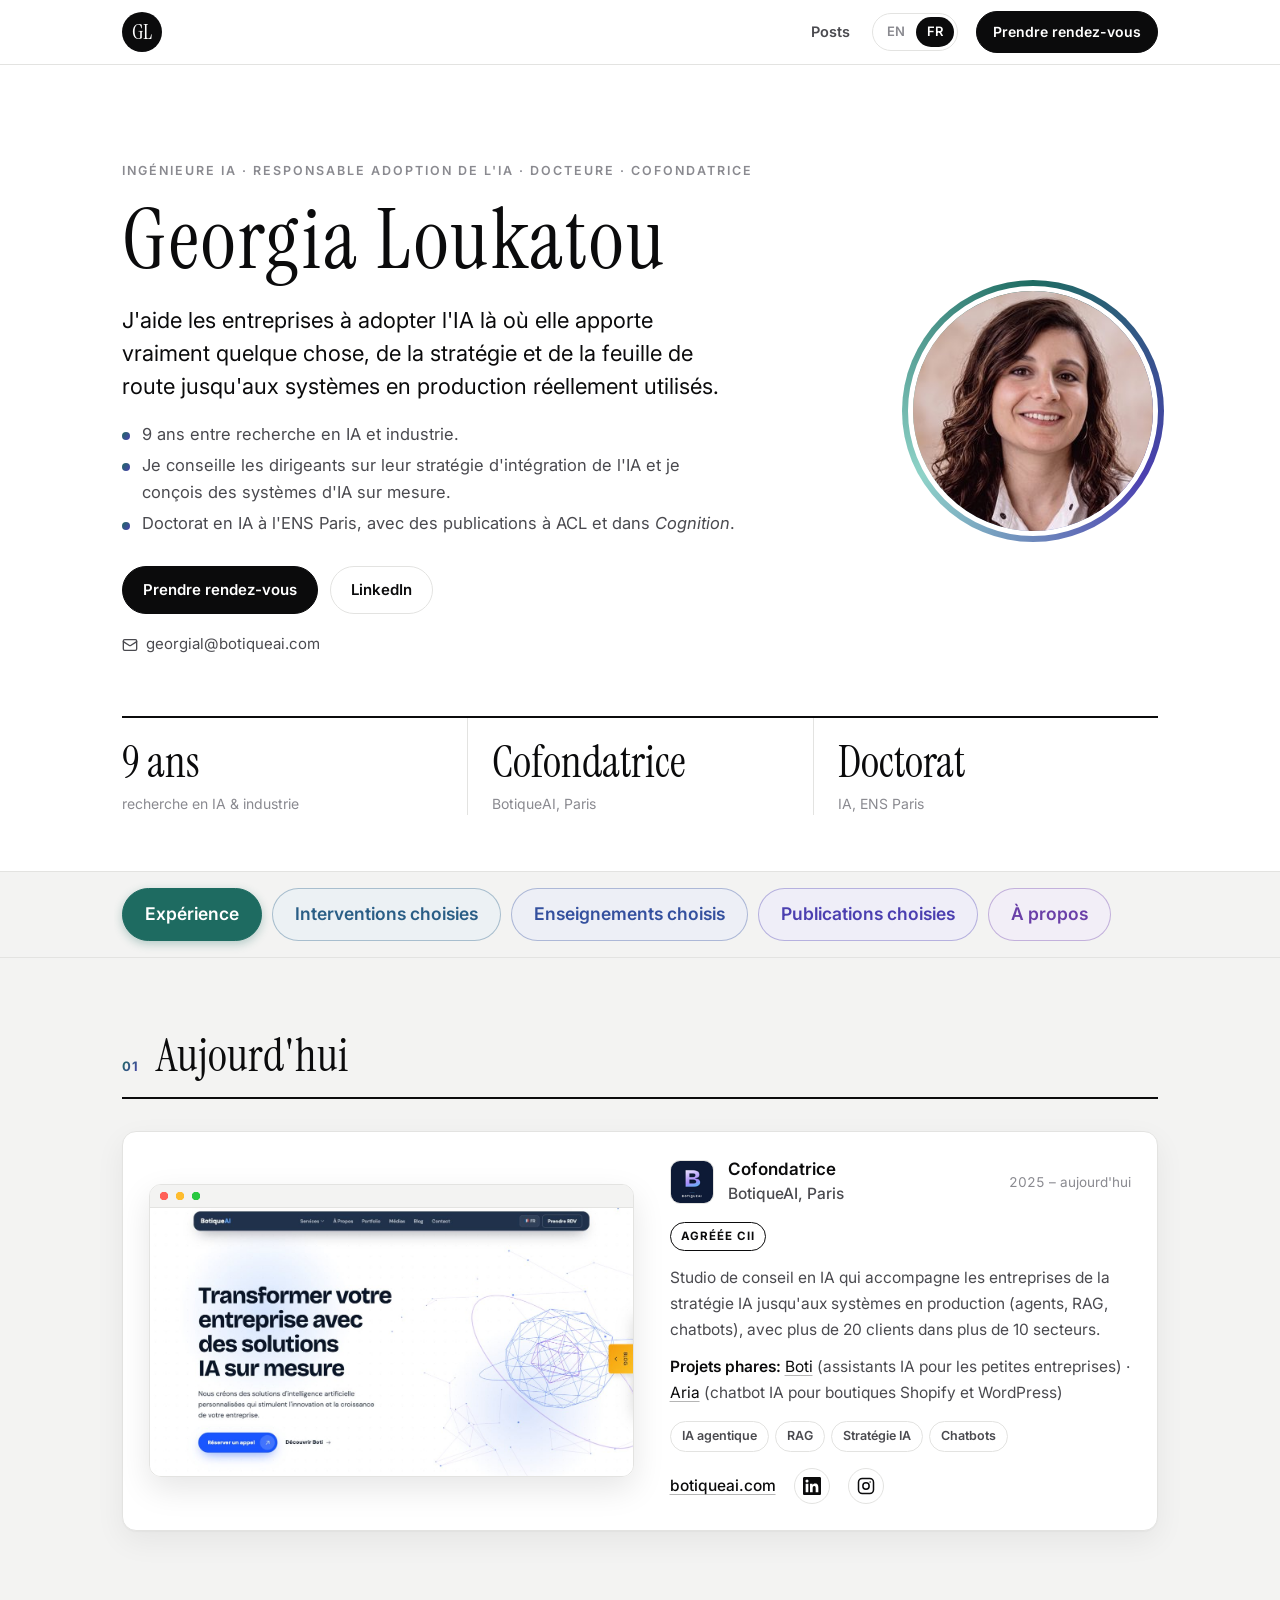
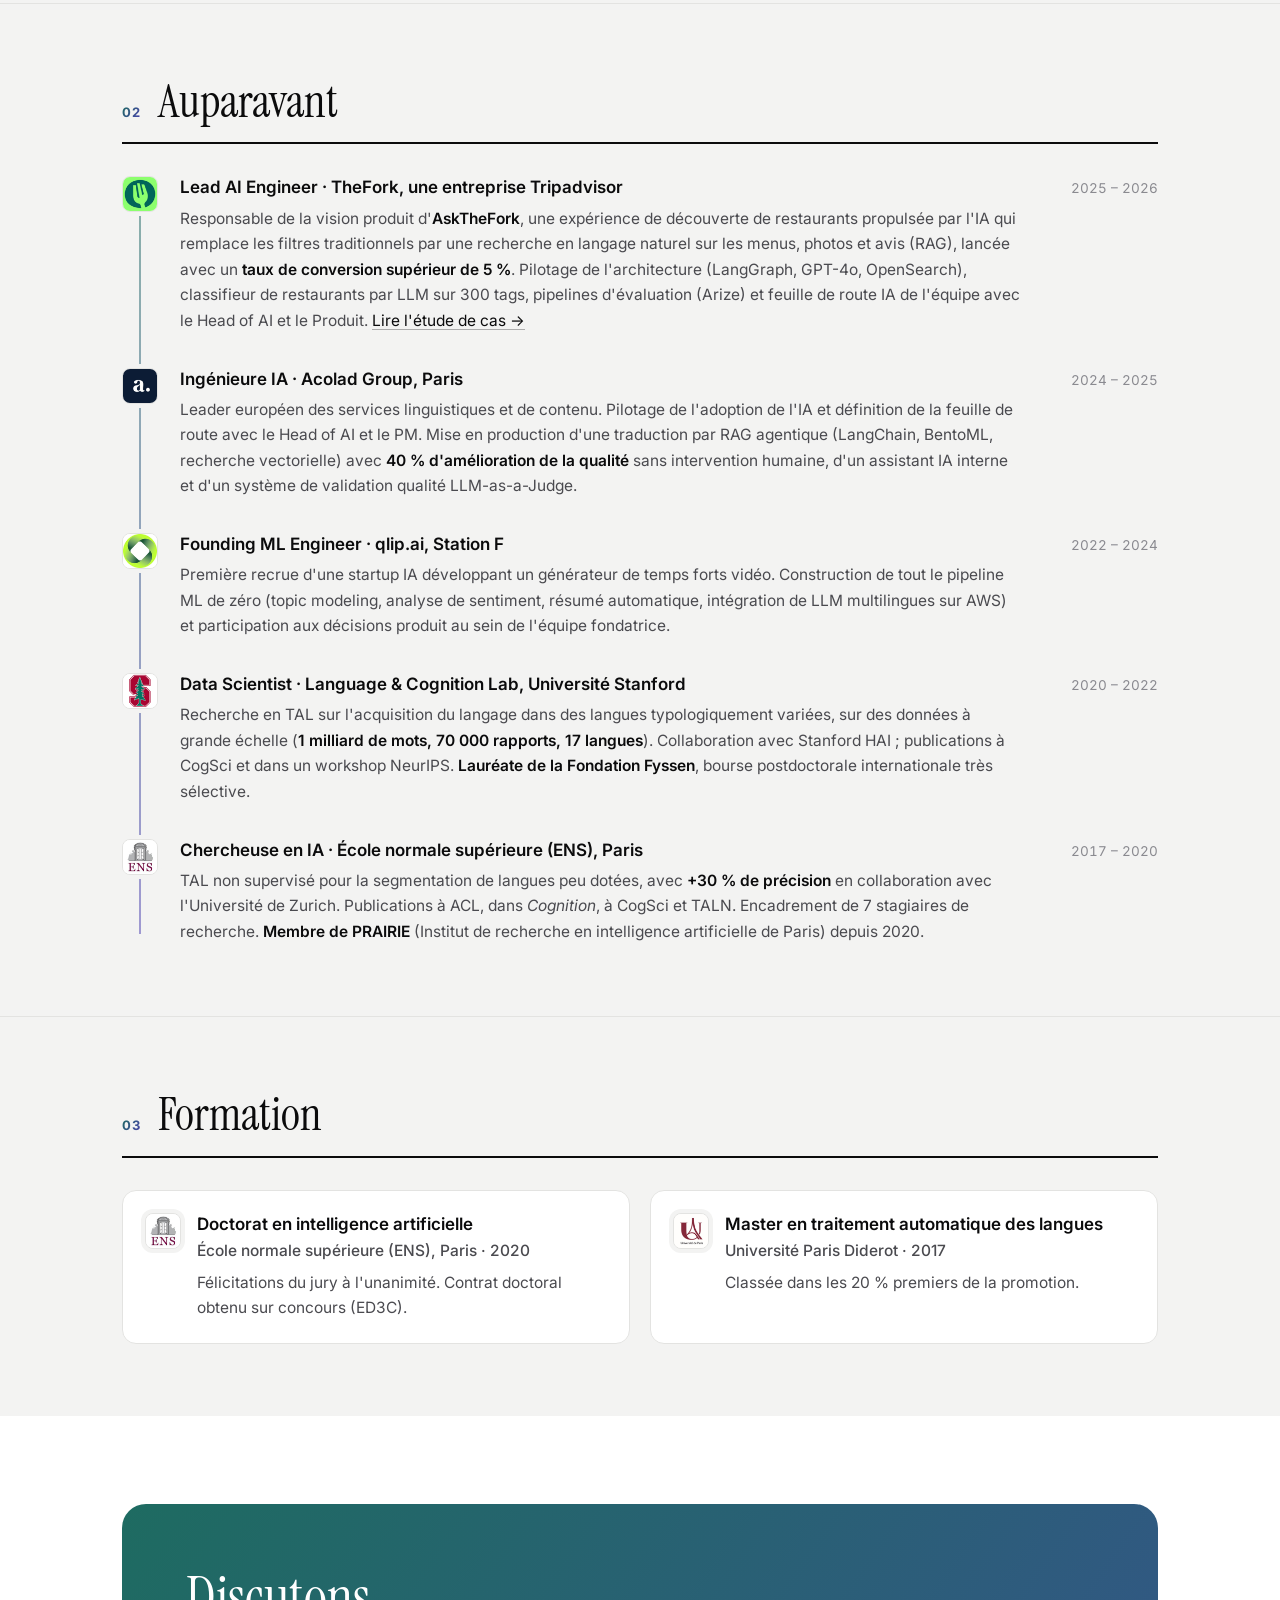
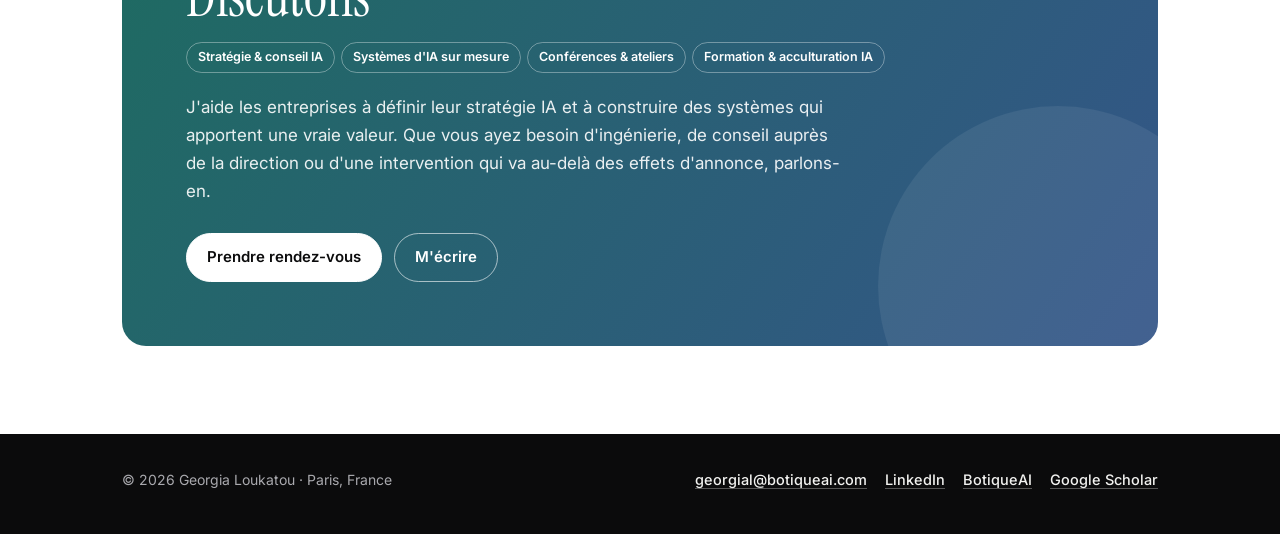
==== commit 8edaea16: "Teaching: add ICIS R workshop, imposter syndrome workshops; remove TheFork upskilling Co-Authored-By" ====
--- a/fr/index.html
+++ b/fr/index.html
@@ -183,20 +183,20 @@
           <p>Conception et enseignement d'un cours de 35 heures sur le TAL et l'IA générative pour des étudiants de Master 2 Data Science : transformers, LLM, embeddings, prompt engineering, RAG et IA conversationnelle, avec des cas pratiques comme l'analyse d'avis Amazon et un système de questions-réponses basé sur RAG.</p>
         </article>
         <article class="card compact">
-          <header class="card-head"><img src="../assets/thefork.png" alt="" width="36" height="36"><div><h4>Montée en compétences IA &amp; mentorat</h4><p class="org">TheFork · 2025</p></div></header>
-          <p>Partage d'expertise IA avec l'équipe tech et montée en compétences des ingénieurs sur les LLM et l'IA agentique.</p>
-        </article>
-        <article class="card compact">
           <header class="card-head"><img src="../assets/openclassrooms.png" alt="" width="36" height="36"><div><h4>Mentore Data Science</h4><p class="org">OpenClassrooms · 2022 – 2024</p></div></header>
           <p>Accompagnement de professionnels dans leurs projets de certification en Data Science et Machine Learning et dans leur reconversion vers l'IA.</p>
         </article>
         <article class="card compact">
+          <header class="card-head"><img src="../assets/icis.svg" alt="" width="36" height="36"><div><h4>Formatrice R</h4><p class="org">Conférence ICIS · 2021</p></div></header>
+          <p>Conception et animation des cours de R de l'atelier Intermediate Programming for Developmental Research au congrès international ICIS (International Congress of Infant Studies).</p>
+        </article>
+        <article class="card compact">
           <header class="card-head"><img src="../assets/ens.png" alt="" width="36" height="36"><div><h4>Chargée de TD</h4><p class="org">CogMaster, ENS Paris · 2019 – 2020</p></div></header>
           <p>Traitement et acquisition du langage, master avancé.</p>
         </article>
         <article class="card compact">
           <header class="card-head"><img src="../assets/ens.png" alt="" width="36" height="36"><div><h4>Organisatrice d'ateliers &amp; encadrante de recherche</h4><p class="org">ENS Paris · 2017 – 2020</p></div></header>
-          <p>Organisation d'ateliers sur l'open source et les bonnes pratiques de programmation, et encadrement de 7 stagiaires de recherche.</p>
+          <p>Organisation d'ateliers sur l'open source, les bonnes pratiques de programmation et le syndrome de l'imposteur, et encadrement de 7 stagiaires de recherche.</p>
         </article></div>
       </div>
     </section>
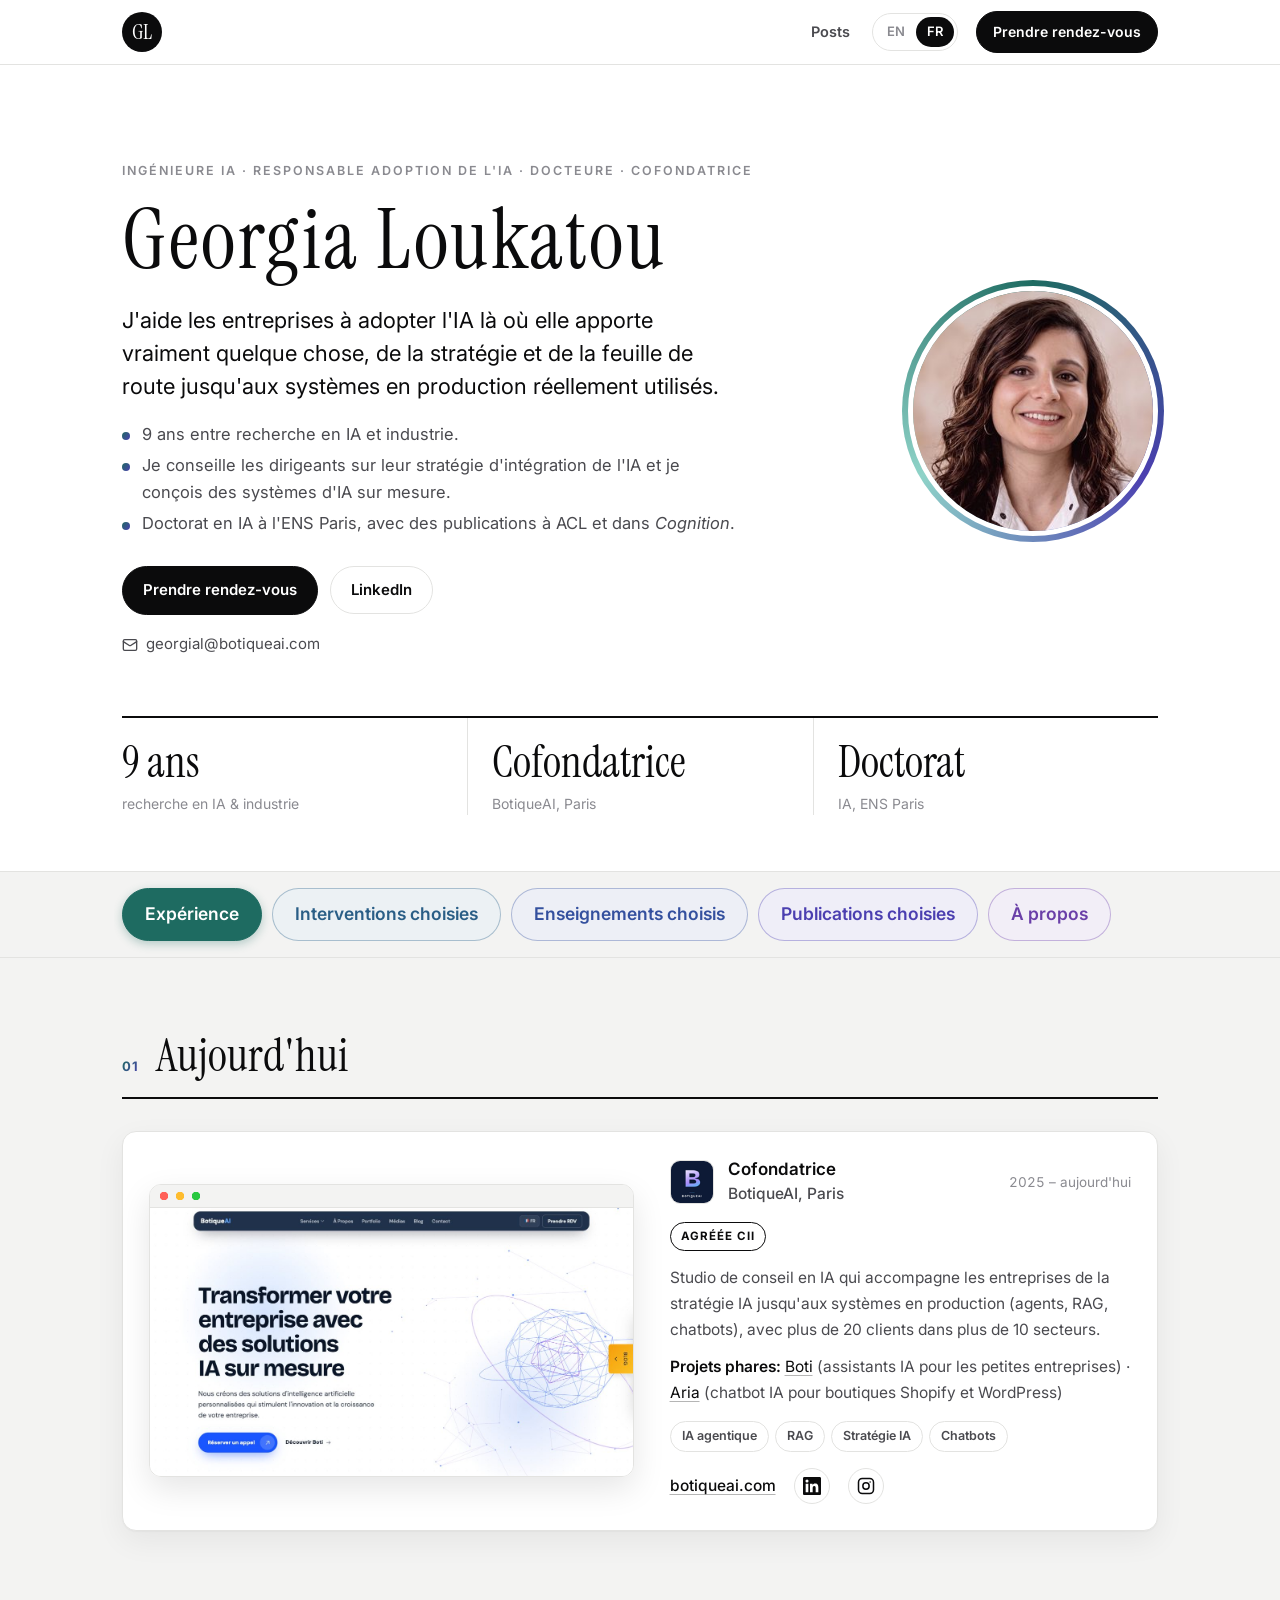
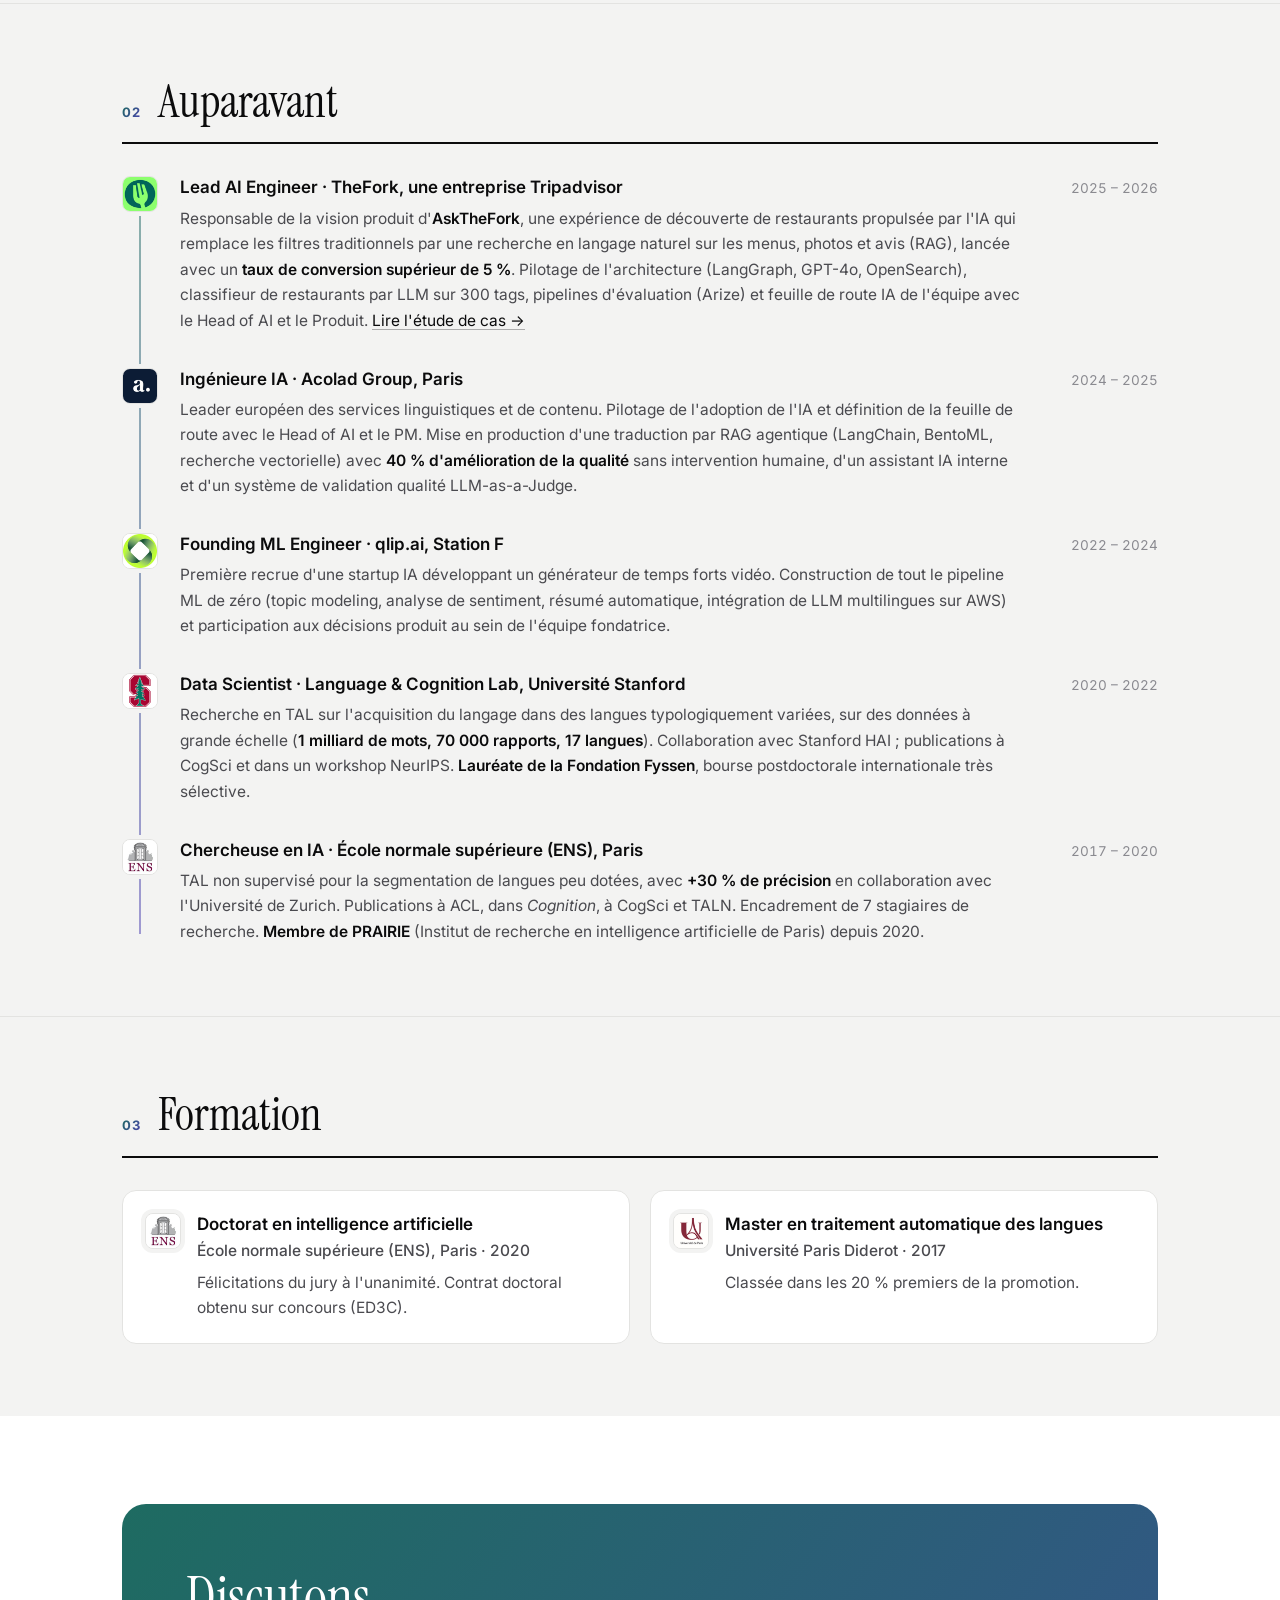
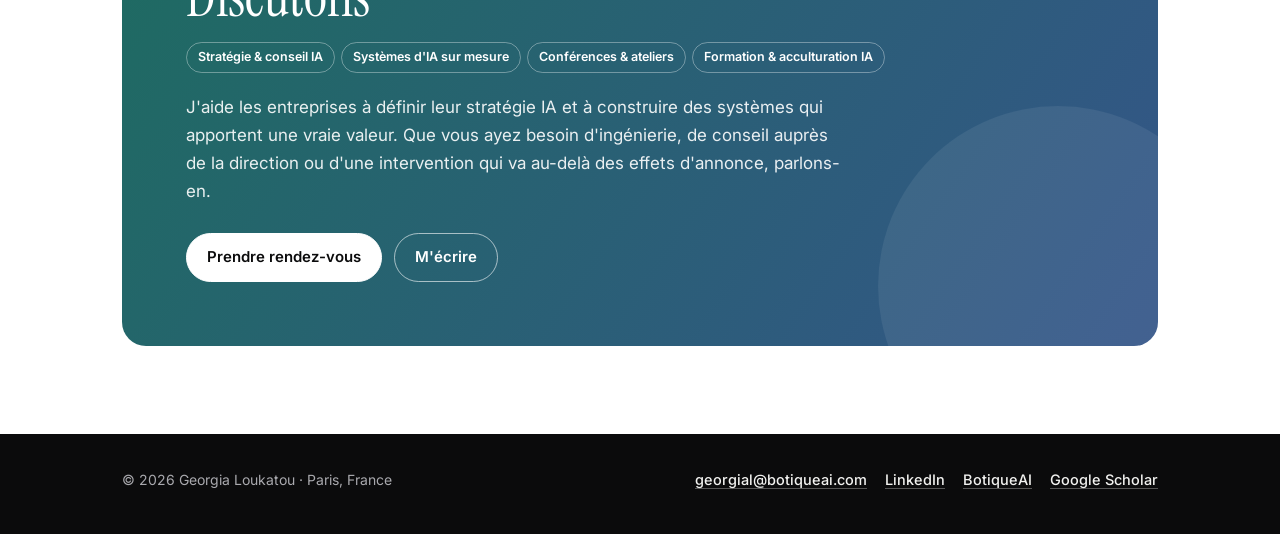
==== commit 22d04e36: "Equal-contribution asterisks on Kachergis paper; lighter About wording Co-Authored-By: Claude Opus 5" ====
--- a/fr/index.html
+++ b/fr/index.html
@@ -19,7 +19,7 @@
 <link rel="preconnect" href="https://fonts.googleapis.com">
 <link rel="preconnect" href="https://fonts.gstatic.com" crossorigin>
 <link rel="stylesheet" href="https://fonts.googleapis.com/css2?family=Instrument+Serif:ital@0;1&family=Inter:wght@400;500;600;700&display=swap">
-<link rel="stylesheet" href="../style.css?v=cedd636d">
+<link rel="stylesheet" href="../style.css?v=83c371e2">
 </head>
 <body>
 <a class="skip" href="#main">Aller au contenu</a>
@@ -206,7 +206,7 @@
     <section class="block">
       <div class="wrap">
         <h2 class="block-title"><span class="num">01</span>Publications choisies</h2>
-        <ol class="pubs"><li><span><strong>Loukatou, G.</strong>, Stoll, S., Blasi, D., &amp; Cristia, A. (2022). Does morphological complexity affect word segmentation? Evidence from computational modeling. <em>Cognition</em>, 220.</span></li><li><span><strong>Loukatou, G.*</strong>, Tan, A.W.M.*, Braginsky, M., Mankewitz, J., &amp; Frank, M.C. (2024). Predicting ages of acquisition for children's early vocabulary across 27 languages and dialects. <em>CogSci 2024</em>.</span></li><li><span><strong>Loukatou, G.</strong>, Kachergis, G., &amp; Frank, M.C. (2022). Identifying the distributional sources of children's early vocabulary. <em>CogSci 2022</em>.</span></li><li><span><strong>Loukatou, G.</strong>, Stoll, S., Blasi, D., &amp; Cristia, A. (2019). Is Word Segmentation Child's Play in All Languages? <em>ACL 2019</em>, Florence.</span></li></ol><p class="links"><a href="https://scholar.google.com/citations?user=S5Yad6wAAAAJ&amp;hl=en" target="_blank" rel="noopener">Liste complète sur Google Scholar →</a></p>
+        <ol class="pubs"><li><span><strong>Loukatou, G.</strong>, Stoll, S., Blasi, D., &amp; Cristia, A. (2022). Does morphological complexity affect word segmentation? Evidence from computational modeling. <em>Cognition</em>, 220.</span></li><li><span><strong>Loukatou, G.*</strong>, Tan, A.W.M.*, Braginsky, M., Mankewitz, J., &amp; Frank, M.C. (2024). Predicting ages of acquisition for children's early vocabulary across 27 languages and dialects. <em>CogSci 2024</em>.</span></li><li><span><strong>Loukatou, G.*</strong>, Kachergis, G.*, &amp; Frank, M.C. (2022). Identifying the distributional sources of children's early vocabulary. <em>CogSci 2022</em>.</span></li><li><span><strong>Loukatou, G.</strong>, Stoll, S., Blasi, D., &amp; Cristia, A. (2019). Is Word Segmentation Child's Play in All Languages? <em>ACL 2019</em>, Florence.</span></li></ol><p class="pub-note">* Contribution égale</p><p class="links"><a href="https://scholar.google.com/citations?user=S5Yad6wAAAAJ&amp;hl=en" target="_blank" rel="noopener">Liste complète sur Google Scholar →</a></p>
       </div>
     </section>
   </div>
@@ -215,7 +215,7 @@
     <section class="block">
       <div class="wrap">
         <h2 class="block-title"><span class="num">01</span>En dehors du travail</h2>
-        <div class="beyond"><p>Formée au théâtre et à l'esprit critique pour la médiation scientifique. Bien expliquer l'IA compte autant que la construire.</p><p>Musicienne de formation classique, diplômée en interprétation au piano ainsi qu'en harmonie, théorie et composition.</p><p>Plus de 50 pays visités, et ce n'est pas fini.</p></div>
+        <div class="beyond"><p>Pratique du théâtre et de l'esprit critique pour la médiation scientifique. Bien expliquer l'IA compte autant que la construire.</p><p>Musicienne classique, diplômée en interprétation au piano ainsi qu'en harmonie, théorie et composition.</p><p>Plus de 50 pays visités, et ce n'est pas fini.</p></div>
       </div>
     </section>
   </div>
--- a/style.css
+++ b/style.css
@@ -174,6 +174,8 @@
 .pubs { counter-reset: pub; }
 .pubs li { counter-increment: pub; display: grid; grid-template-columns: 44px 1fr; padding: 18px 0; border-bottom: 1px solid var(--rule); color: var(--ink2); font-size: 15.5px; }
 .pubs li::before { content: counter(pub, decimal-leading-zero); font-weight: 700; font-size: 13px; color: var(--muted); padding-top: 3px; }
+
+.pub-note { margin-top: 12px; font-size: 13px; color: var(--muted); }
 
 /* About */
 .beyond { display: grid; grid-template-columns: repeat(3, 1fr); gap: 20px; }
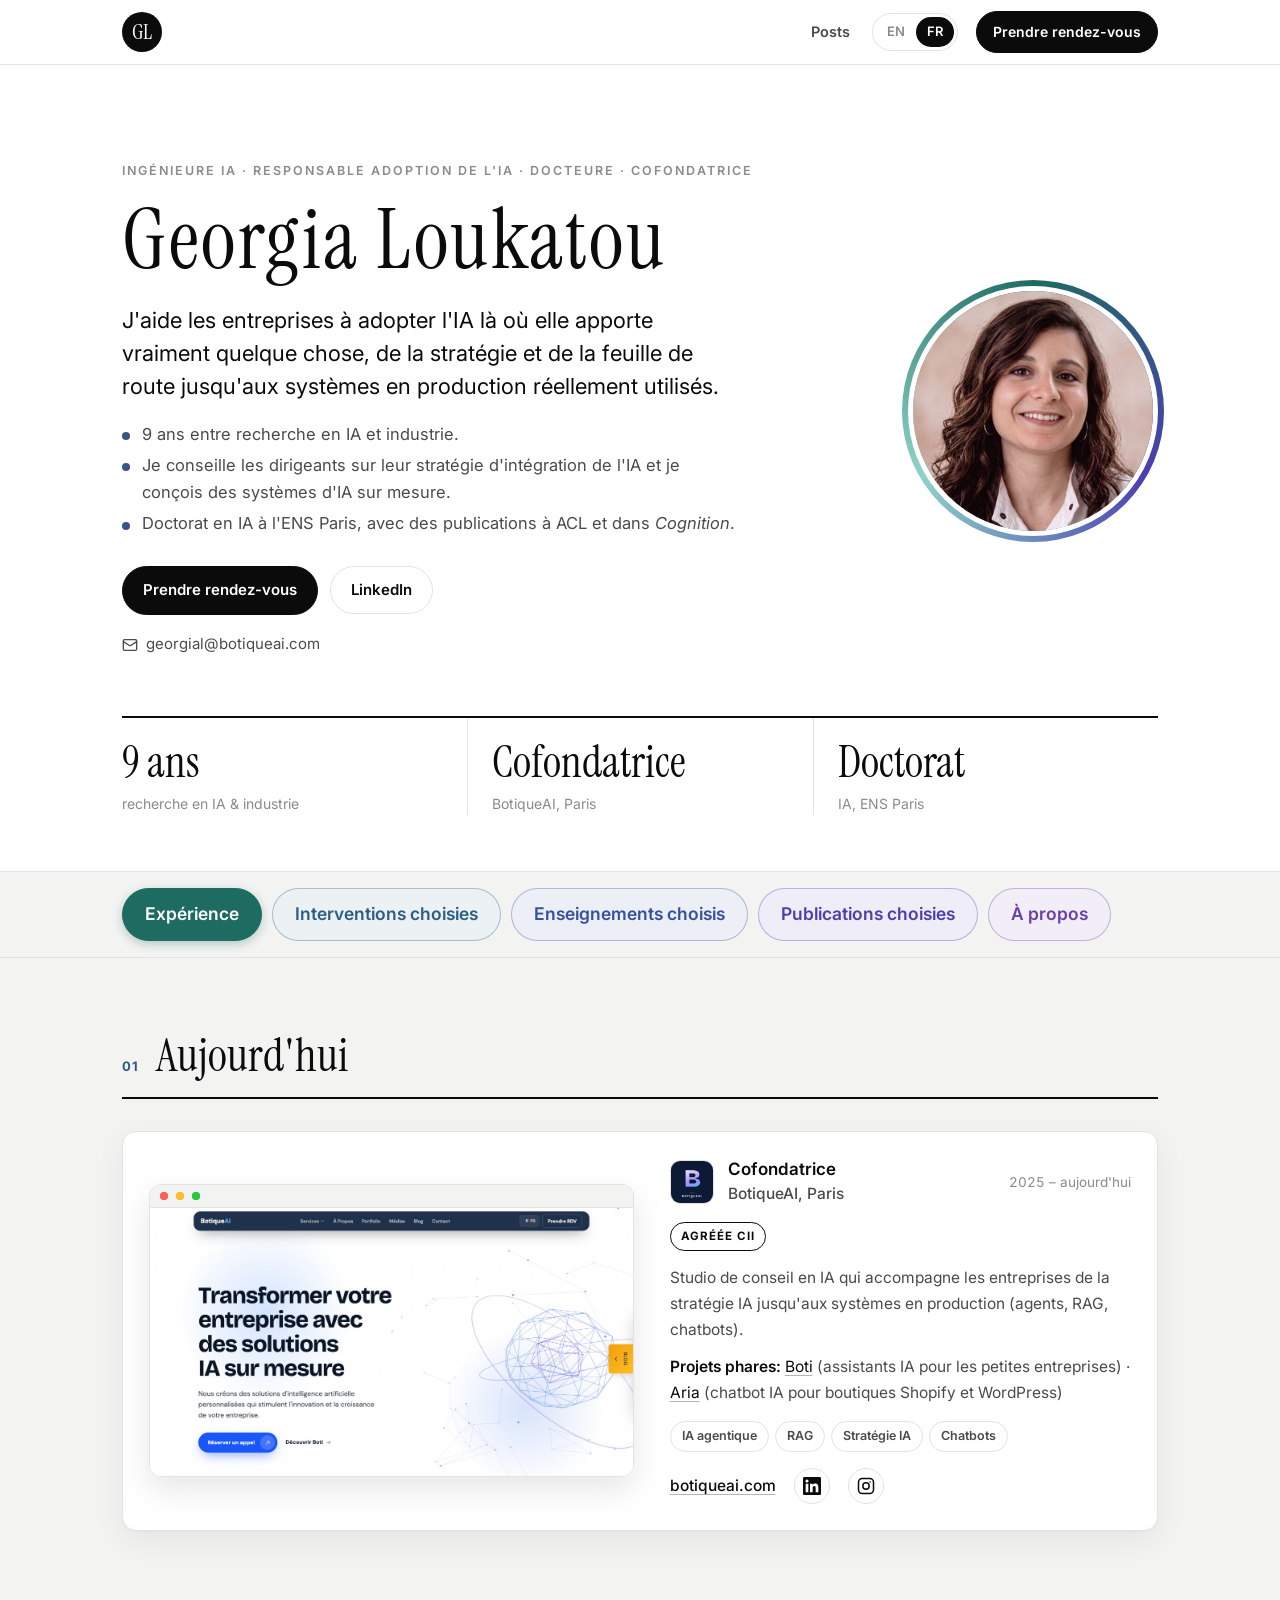
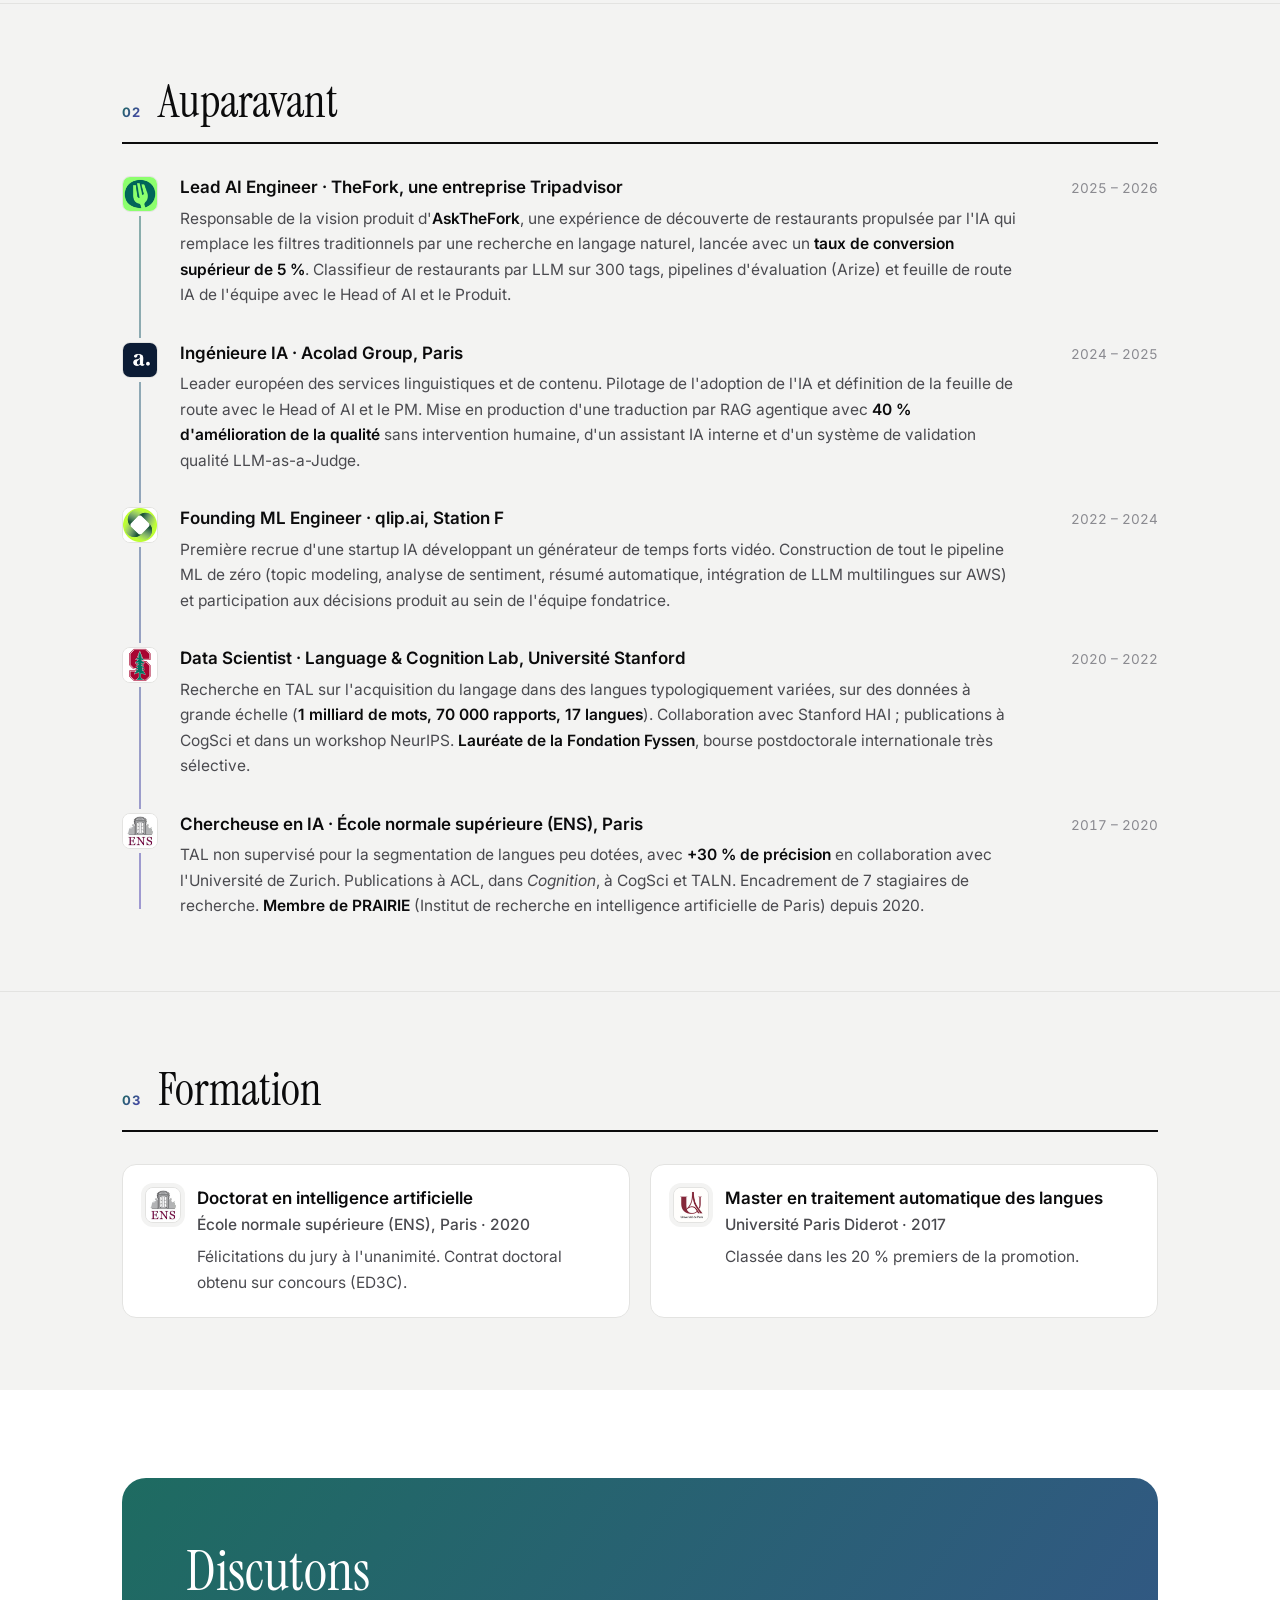
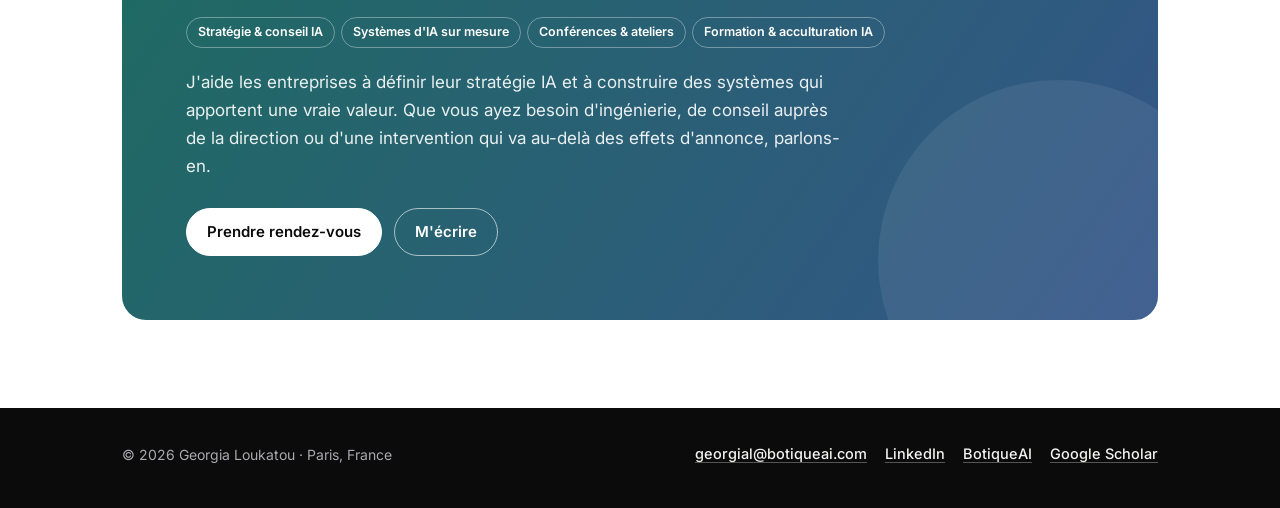
==== commit 474b7856: "Trim experience text to match Google Sites version Co-Authored-By: Claude Opus 5.5 <noreply@anthropi" ====
--- a/fr/index.html
+++ b/fr/index.html
@@ -70,7 +70,7 @@
             <span class="date">2025 – aujourd'hui</span>
           </header>
           <span class="badge-inline">Agréée CII</span>
-          <p>Studio de conseil en IA qui accompagne les entreprises de la stratégie IA jusqu'aux systèmes en production (agents, RAG, chatbots), avec plus de 20 clients dans plus de 10 secteurs.</p><p class="projects"><strong>Projets phares:</strong> <a href="https://www.botiqueai.com/lp/ai-consultancy" target="_blank" rel="noopener">Boti</a> (assistants IA pour les petites entreprises) · <a href="https://www.botiqueai.com/products/aria" target="_blank" rel="noopener">Aria</a> (chatbot IA pour boutiques Shopify et WordPress)</p>
+          <p>Studio de conseil en IA qui accompagne les entreprises de la stratégie IA jusqu'aux systèmes en production (agents, RAG, chatbots).</p><p class="projects"><strong>Projets phares:</strong> <a href="https://www.botiqueai.com/lp/ai-consultancy" target="_blank" rel="noopener">Boti</a> (assistants IA pour les petites entreprises) · <a href="https://www.botiqueai.com/products/aria" target="_blank" rel="noopener">Aria</a> (chatbot IA pour boutiques Shopify et WordPress)</p>
           <ul class="chips"><li>IA agentique</li><li>RAG</li><li>Stratégie IA</li><li>Chatbots</li></ul>
           <p class="links"><a href="https://www.botiqueai.com/" target="_blank" rel="noopener">botiqueai.com</a><a class="icon-link" href="https://www.linkedin.com/company/botique-ai" target="_blank" rel="noopener" aria-label="BotiqueAI on LinkedIn" title="LinkedIn"><svg viewBox="0 0 24 24" width="18" height="18" fill="currentColor" aria-hidden="true"><path d="M20.45 20.45h-3.56v-5.57c0-1.33-.02-3.04-1.85-3.04-1.85 0-2.14 1.45-2.14 2.94v5.67H9.35V9h3.41v1.56h.05c.48-.9 1.64-1.85 3.37-1.85 3.6 0 4.27 2.37 4.27 5.46v6.28zM5.34 7.43a2.06 2.06 0 1 1 0-4.13 2.06 2.06 0 0 1 0 4.13zM7.12 20.45H3.56V9h3.56v11.45zM22.22 0H1.77C.79 0 0 .77 0 1.73v20.54C0 23.23.79 24 1.77 24h20.45c.98 0 1.78-.77 1.78-1.73V1.73C24 .77 23.2 0 22.22 0z"/></svg></a><a class="icon-link" href="https://www.instagram.com/botiqueai/" target="_blank" rel="noopener" aria-label="BotiqueAI on Instagram" title="Instagram"><svg viewBox="0 0 24 24" width="18" height="18" fill="none" stroke="currentColor" stroke-width="2" stroke-linecap="round" stroke-linejoin="round" aria-hidden="true"><rect x="2" y="2" width="20" height="20" rx="5"/><circle cx="12" cy="12" r="4.2"/><circle cx="17.5" cy="6.5" r="1" fill="currentColor" stroke="none"/></svg></a></p>
         </article></div>
@@ -85,14 +85,14 @@
           <img src="../assets/thefork.png" alt="" width="36" height="36">
           <div>
             <div class="tl-head"><h4>Lead AI Engineer · TheFork, une entreprise Tripadvisor</h4><span class="date">2025 – 2026</span></div>
-            <p>Responsable de la vision produit d'<strong>AskTheFork</strong>, une expérience de découverte de restaurants propulsée par l'IA qui remplace les filtres traditionnels par une recherche en langage naturel sur les menus, photos et avis (RAG), lancée avec un <strong>taux de conversion supérieur de 5 %</strong>. Pilotage de l'architecture (LangGraph, GPT-4o, OpenSearch), classifieur de restaurants par LLM sur 300 tags, pipelines d'évaluation (Arize) et feuille de route IA de l'équipe avec le Head of AI et le Produit. <a href="https://www.media.thiga.co/en/ai-strategy-why-thefork-ditched-the-chatbot" target="_blank" rel="noopener">Lire l'étude de cas →</a></p>
+            <p>Responsable de la vision produit d'<strong>AskTheFork</strong>, une expérience de découverte de restaurants propulsée par l'IA qui remplace les filtres traditionnels par une recherche en langage naturel, lancée avec un <strong>taux de conversion supérieur de 5 %</strong>. Classifieur de restaurants par LLM sur 300 tags, pipelines d'évaluation (Arize) et feuille de route IA de l'équipe avec le Head of AI et le Produit.</p>
           </div>
         </li>
         <li>
           <img src="../assets/acolad.png" alt="" width="36" height="36">
           <div>
             <div class="tl-head"><h4>Ingénieure IA · Acolad Group, Paris</h4><span class="date">2024 – 2025</span></div>
-            <p>Leader européen des services linguistiques et de contenu. Pilotage de l'adoption de l'IA et définition de la feuille de route avec le Head of AI et le PM. Mise en production d'une traduction par RAG agentique (LangChain, BentoML, recherche vectorielle) avec <strong>40 % d'amélioration de la qualité</strong> sans intervention humaine, d'un assistant IA interne et d'un système de validation qualité LLM-as-a-Judge.</p>
+            <p>Leader européen des services linguistiques et de contenu. Pilotage de l'adoption de l'IA et définition de la feuille de route avec le Head of AI et le PM. Mise en production d'une traduction par RAG agentique avec <strong>40 % d'amélioration de la qualité</strong> sans intervention humaine, d'un assistant IA interne et d'un système de validation qualité LLM-as-a-Judge.</p>
           </div>
         </li>
         <li>
@@ -180,7 +180,7 @@
         <div class="cards three">
         <article class="card compact">
           <header class="card-head"><img src="../assets/sup-de-vinci.png" alt="" width="36" height="36"><div><h4>Enseignante en TAL et IA</h4><p class="org">Sup de Vinci, Paris · 2024</p></div></header>
-          <p>Conception et enseignement d'un cours de 35 heures sur le TAL et l'IA générative pour des étudiants de Master 2 Data Science : transformers, LLM, embeddings, prompt engineering, RAG et IA conversationnelle, avec des cas pratiques comme l'analyse d'avis Amazon et un système de questions-réponses basé sur RAG.</p>
+          <p>Conception et enseignement d'un cours de 35 heures sur le TAL et l'IA générative pour des étudiants de Master 2 Data Science.</p><p>Thèmes abordés : transformers, LLM, embeddings, prompt engineering, RAG et IA conversationnelle, avec des cas pratiques comme l'analyse d'avis Amazon et un système de questions-réponses basé sur RAG.</p>
         </article>
         <article class="card compact">
           <header class="card-head"><img src="../assets/openclassrooms.png" alt="" width="36" height="36"><div><h4>Mentore Data Science</h4><p class="org">OpenClassrooms · 2022 – 2024</p></div></header>
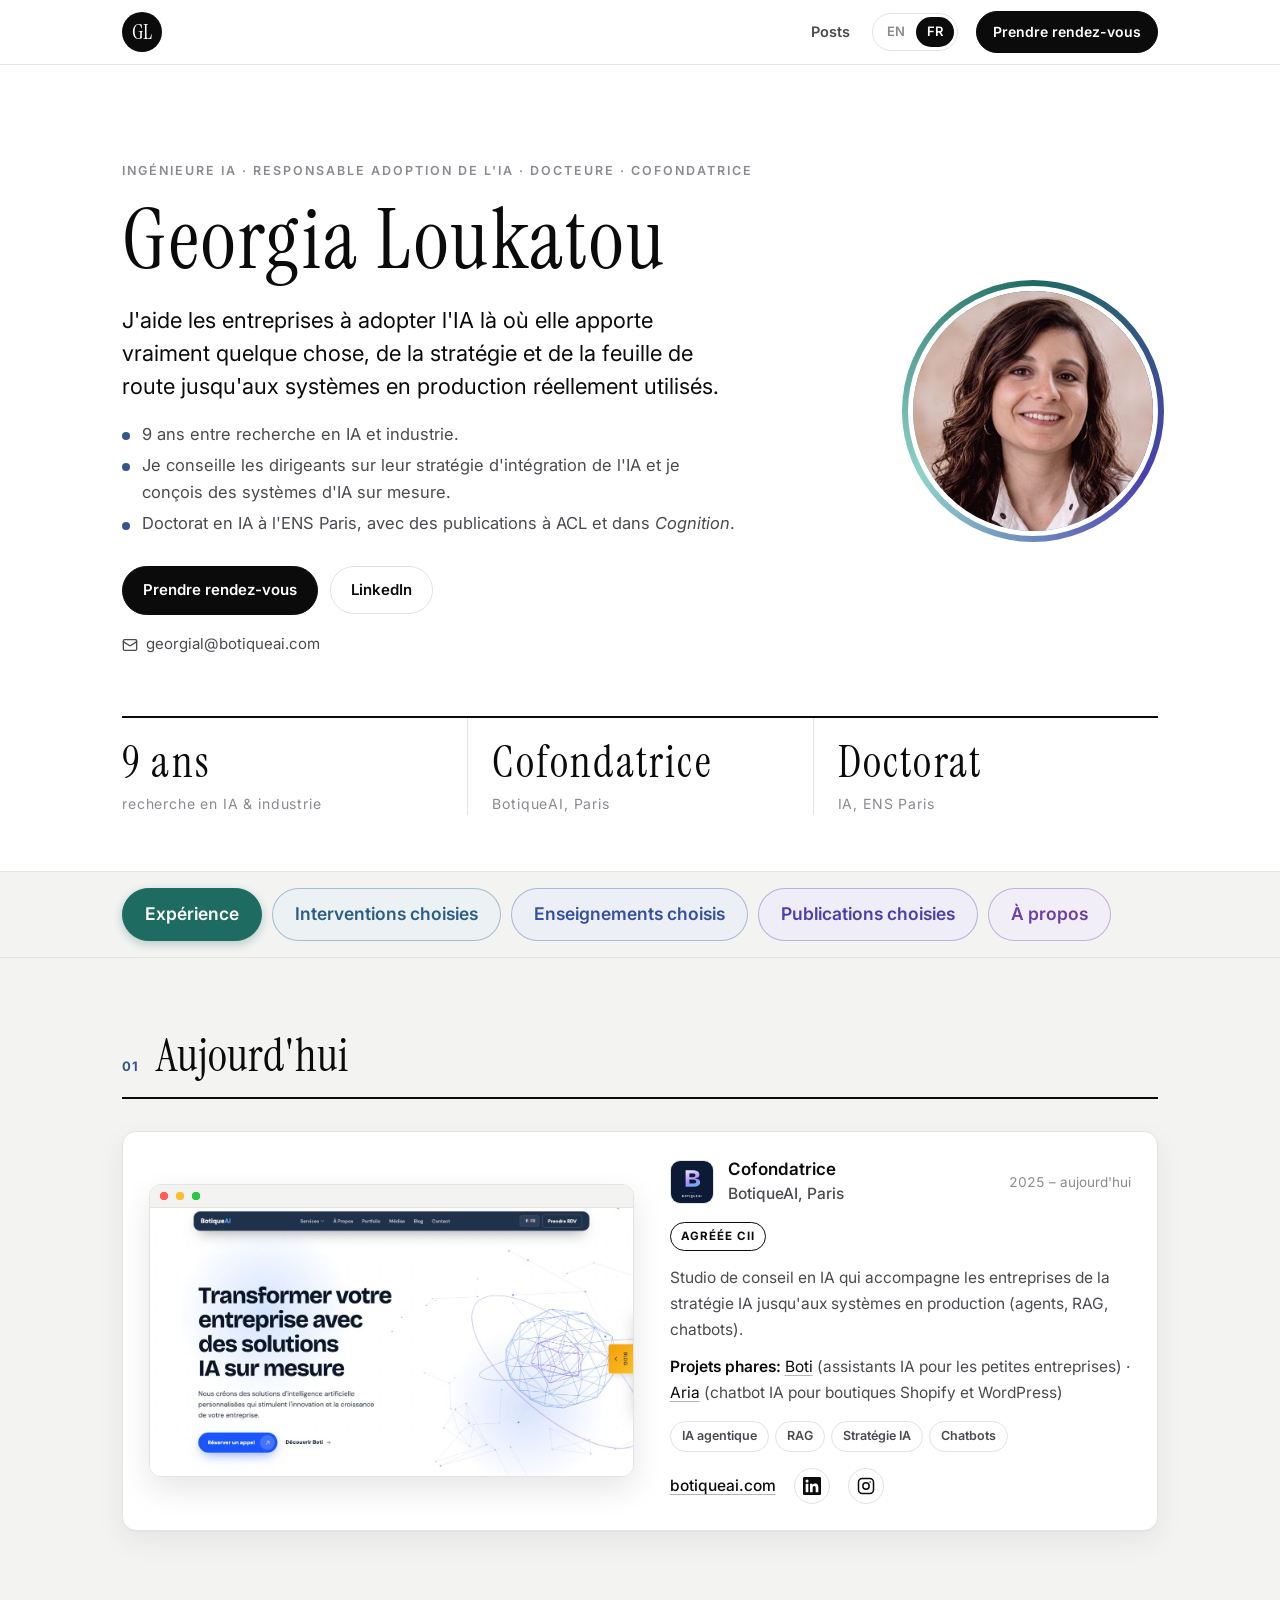
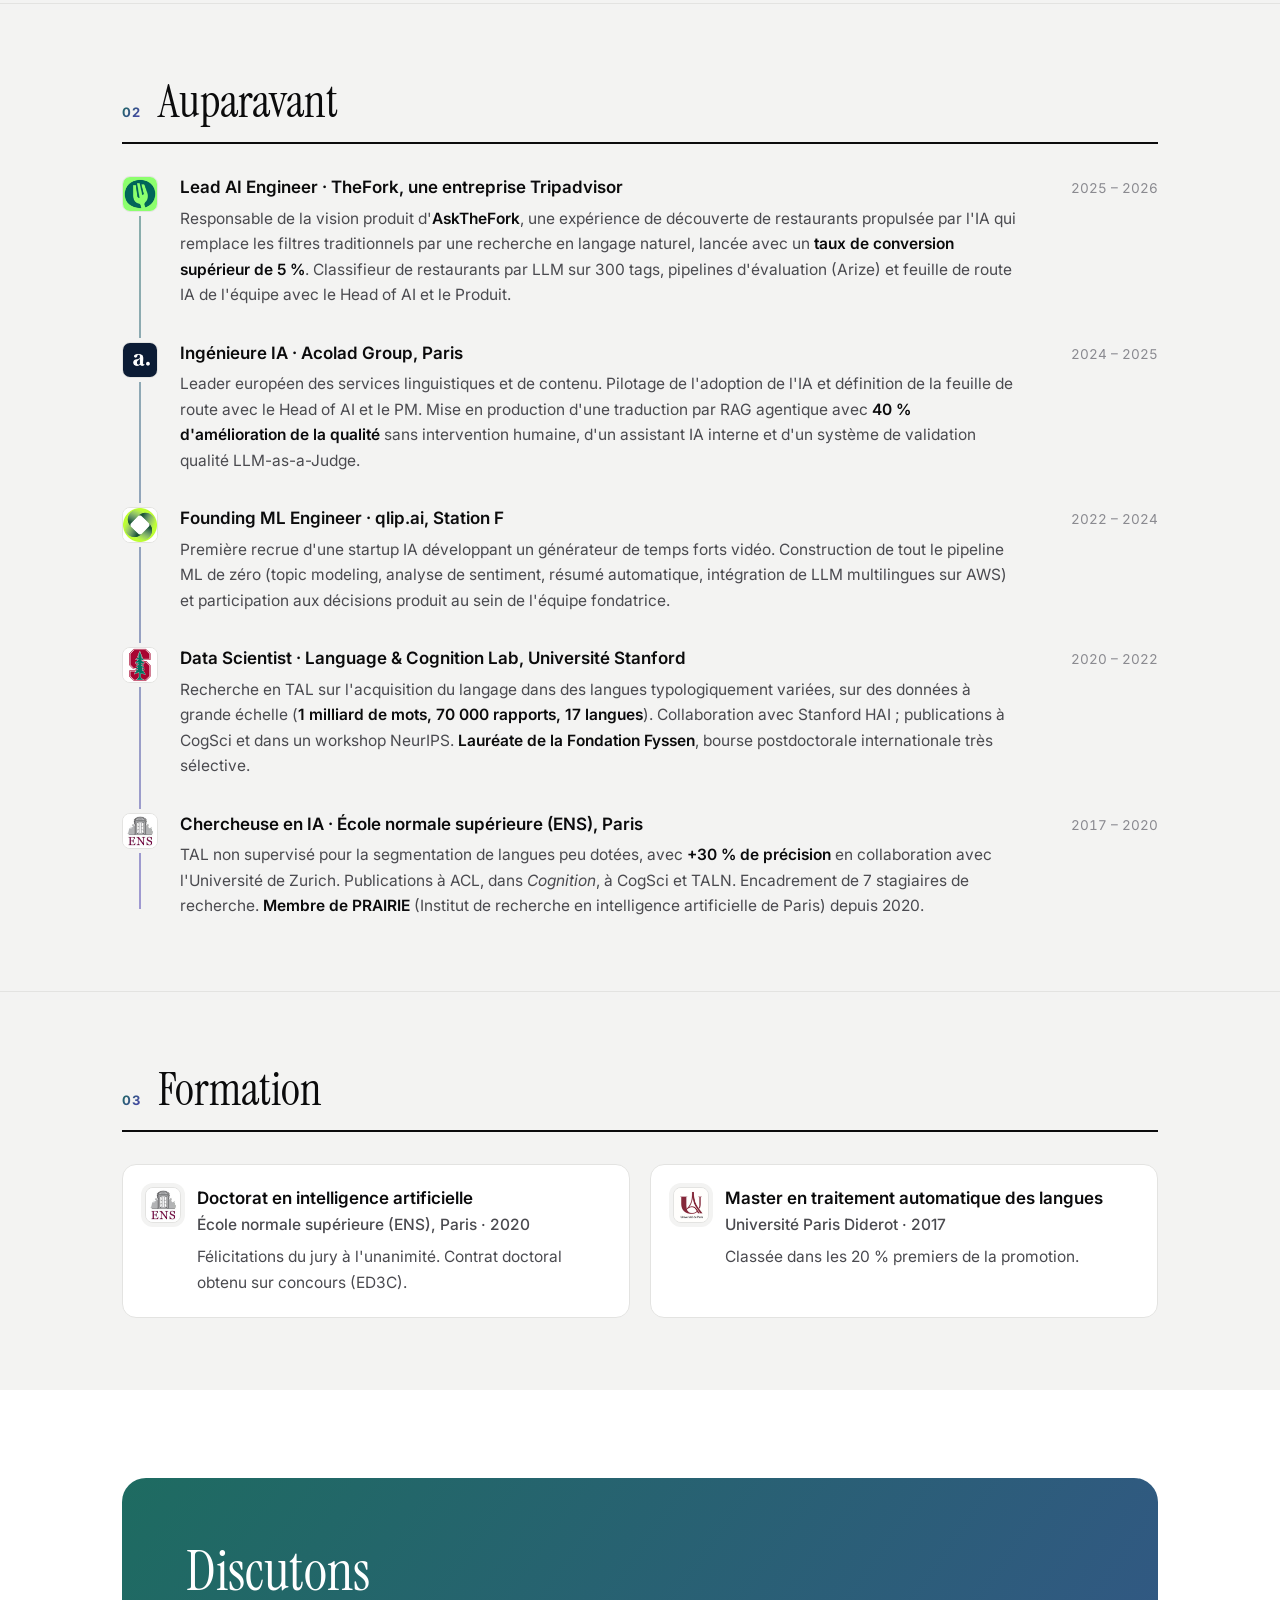
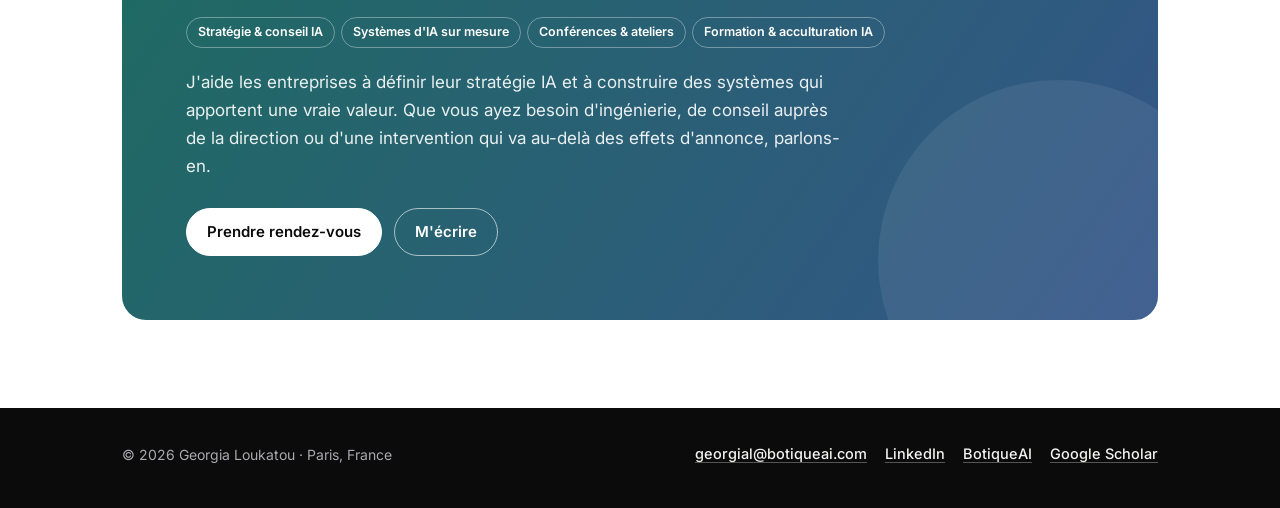
==== commit 5f750613: "Add letter spacing to hero stats Co-Authored-By: Claude Opus 5.5 <noreply@anthropic.com>" ====
--- a/fr/index.html
+++ b/fr/index.html
@@ -19,7 +19,7 @@
 <link rel="preconnect" href="https://fonts.googleapis.com">
 <link rel="preconnect" href="https://fonts.gstatic.com" crossorigin>
 <link rel="stylesheet" href="https://fonts.googleapis.com/css2?family=Instrument+Serif:ital@0;1&family=Inter:wght@400;500;600;700&display=swap">
-<link rel="stylesheet" href="../style.css?v=83c371e2">
+<link rel="stylesheet" href="../style.css?v=8bb5ccf4">
 </head>
 <body>
 <a class="skip" href="#main">Aller au contenu</a>
--- a/style.css
+++ b/style.css
@@ -90,8 +90,8 @@
 .stats { display: grid; grid-template-columns: repeat(3, 1fr); margin: 56px 0 0; border-top: 2px solid var(--strong-rule); }
 .stats > div { padding: 22px 24px 0 0; }
 .stats > div + div { padding-left: 24px; border-left: 1px solid var(--rule); }
-.stats dt { font-family: var(--serif); font-size: 44px; line-height: 1; }
-.stats dd { margin: 8px 0 0; font-size: 14px; color: var(--muted); }
+.stats dt { font-family: var(--serif); font-size: 44px; line-height: 1; letter-spacing: .05em; }
+.stats dd { margin: 8px 0 0; font-size: 14px; color: var(--muted); letter-spacing: .06em; }
 
 /* Tabs */
 .tabs-area { background: var(--band); border-top: 1px solid var(--rule); }
@@ -323,8 +323,8 @@
   .stats { grid-template-columns: 1fr 1fr 1fr; }
   .stats > div { padding-right: 10px; }
   .stats > div + div { padding-left: 12px; }
-  .stats dt { font-size: 32px; }
-  .stats dd { font-size: 12.5px; }
+  .stats dt { font-size: 29px; letter-spacing: .03em; }
+  .stats dd { font-size: 12.5px; letter-spacing: .04em; }
   .cards.two, .cards.three, .beyond, .edu { grid-template-columns: 1fr; }
   .card-head { grid-template-columns: auto 1fr; }
   .card-head .date { grid-column: 2; margin-top: -10px; }
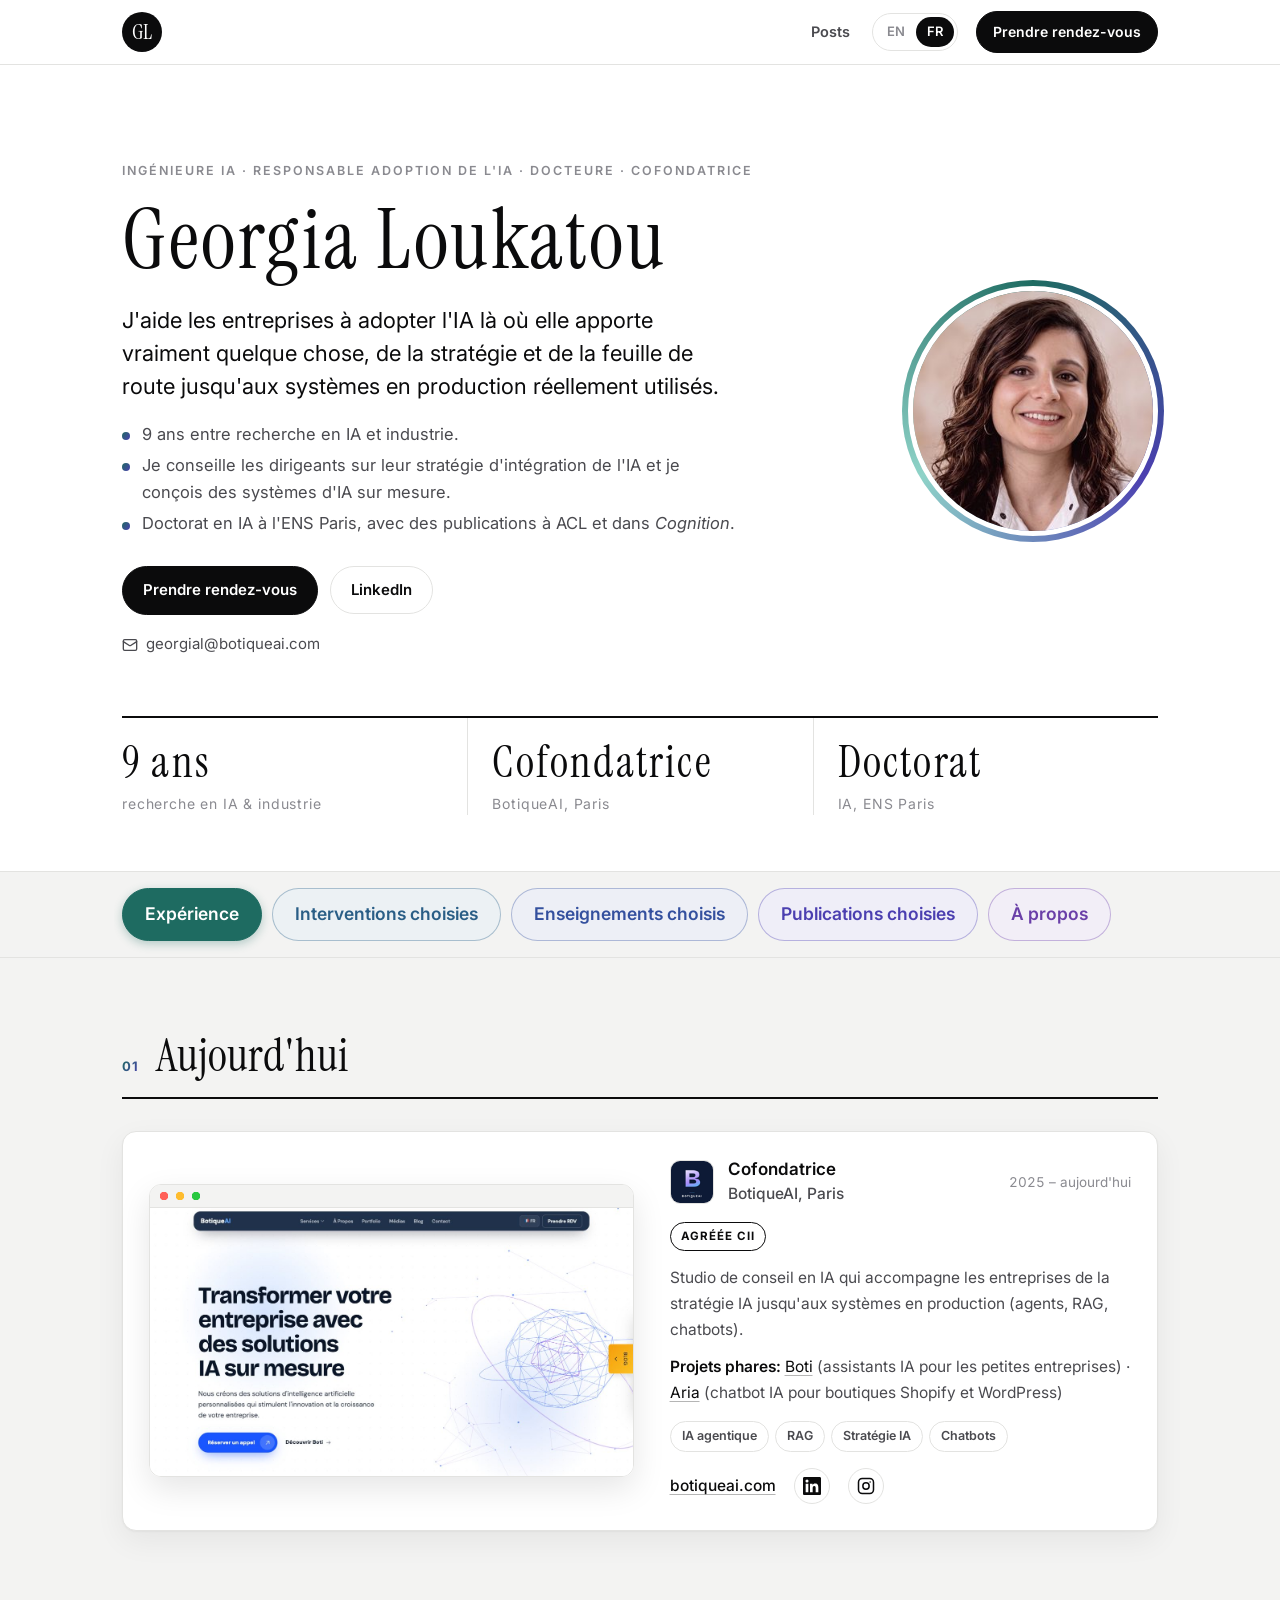
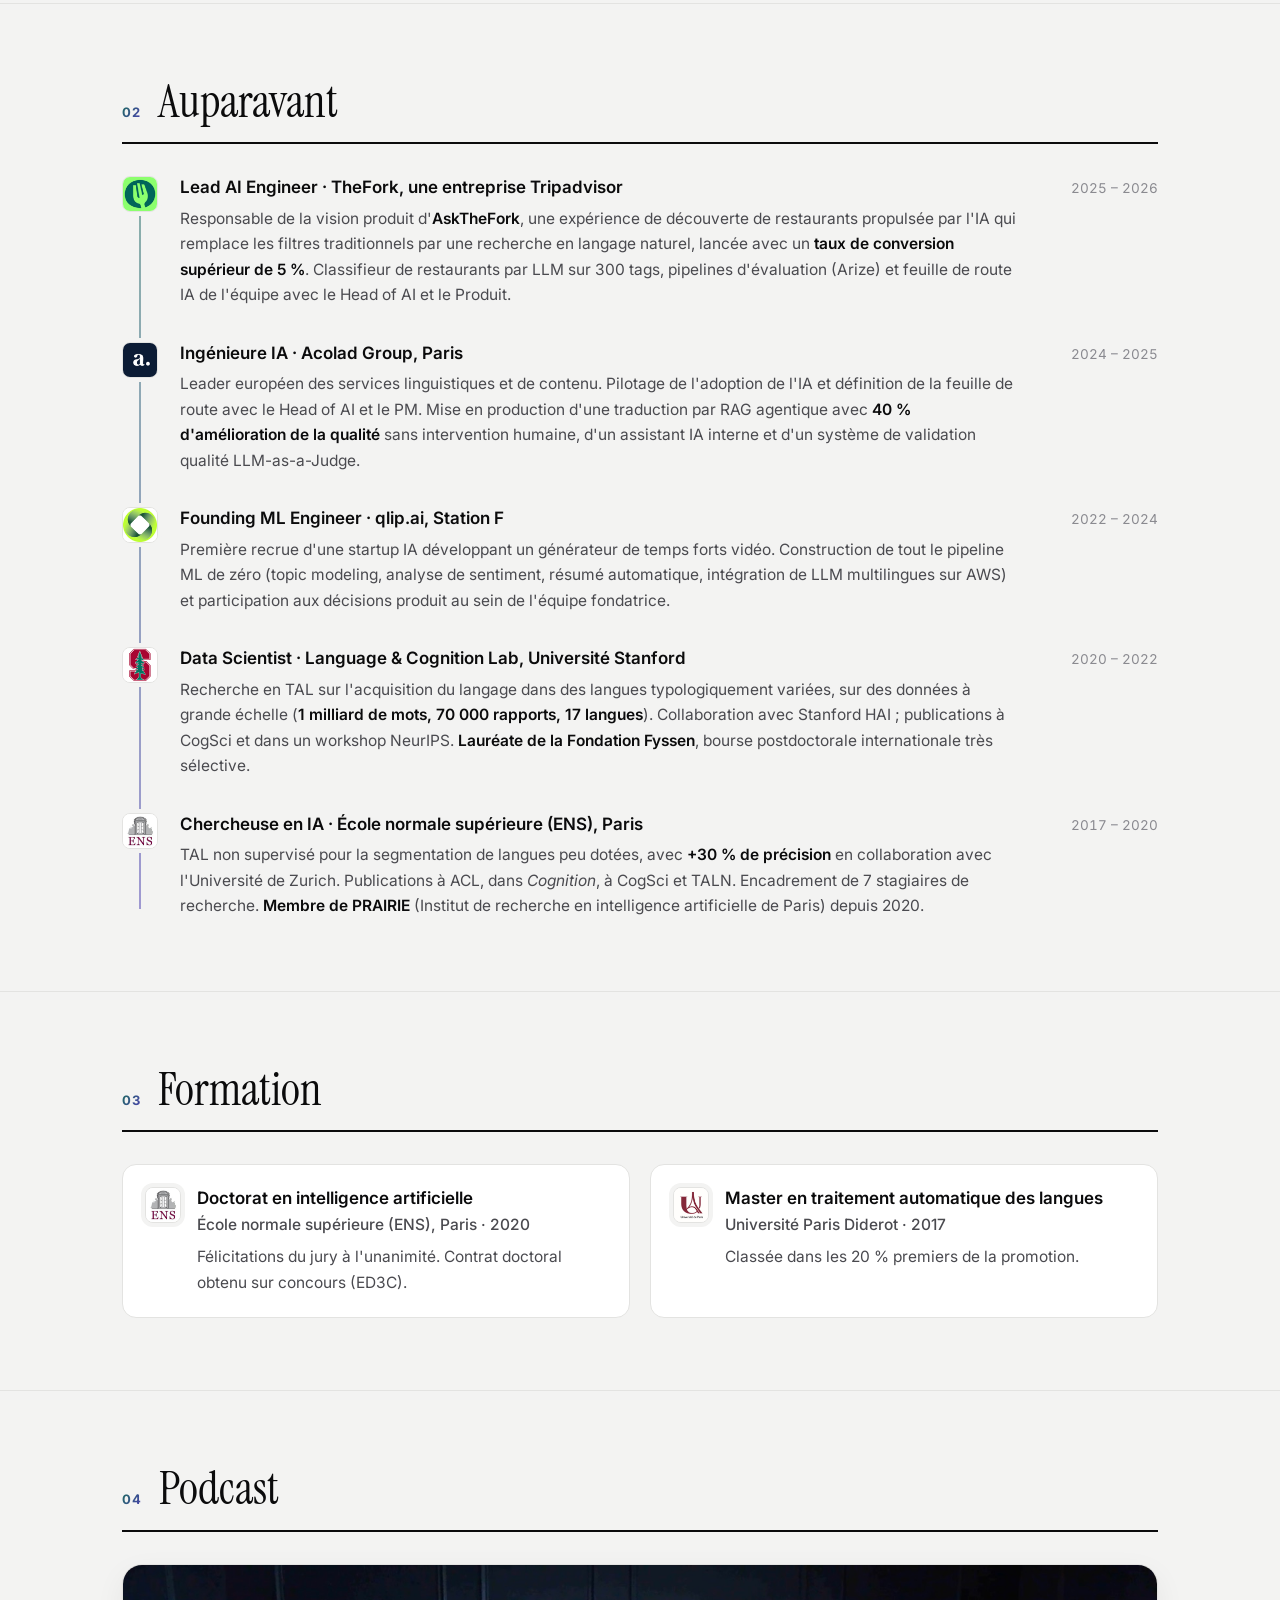
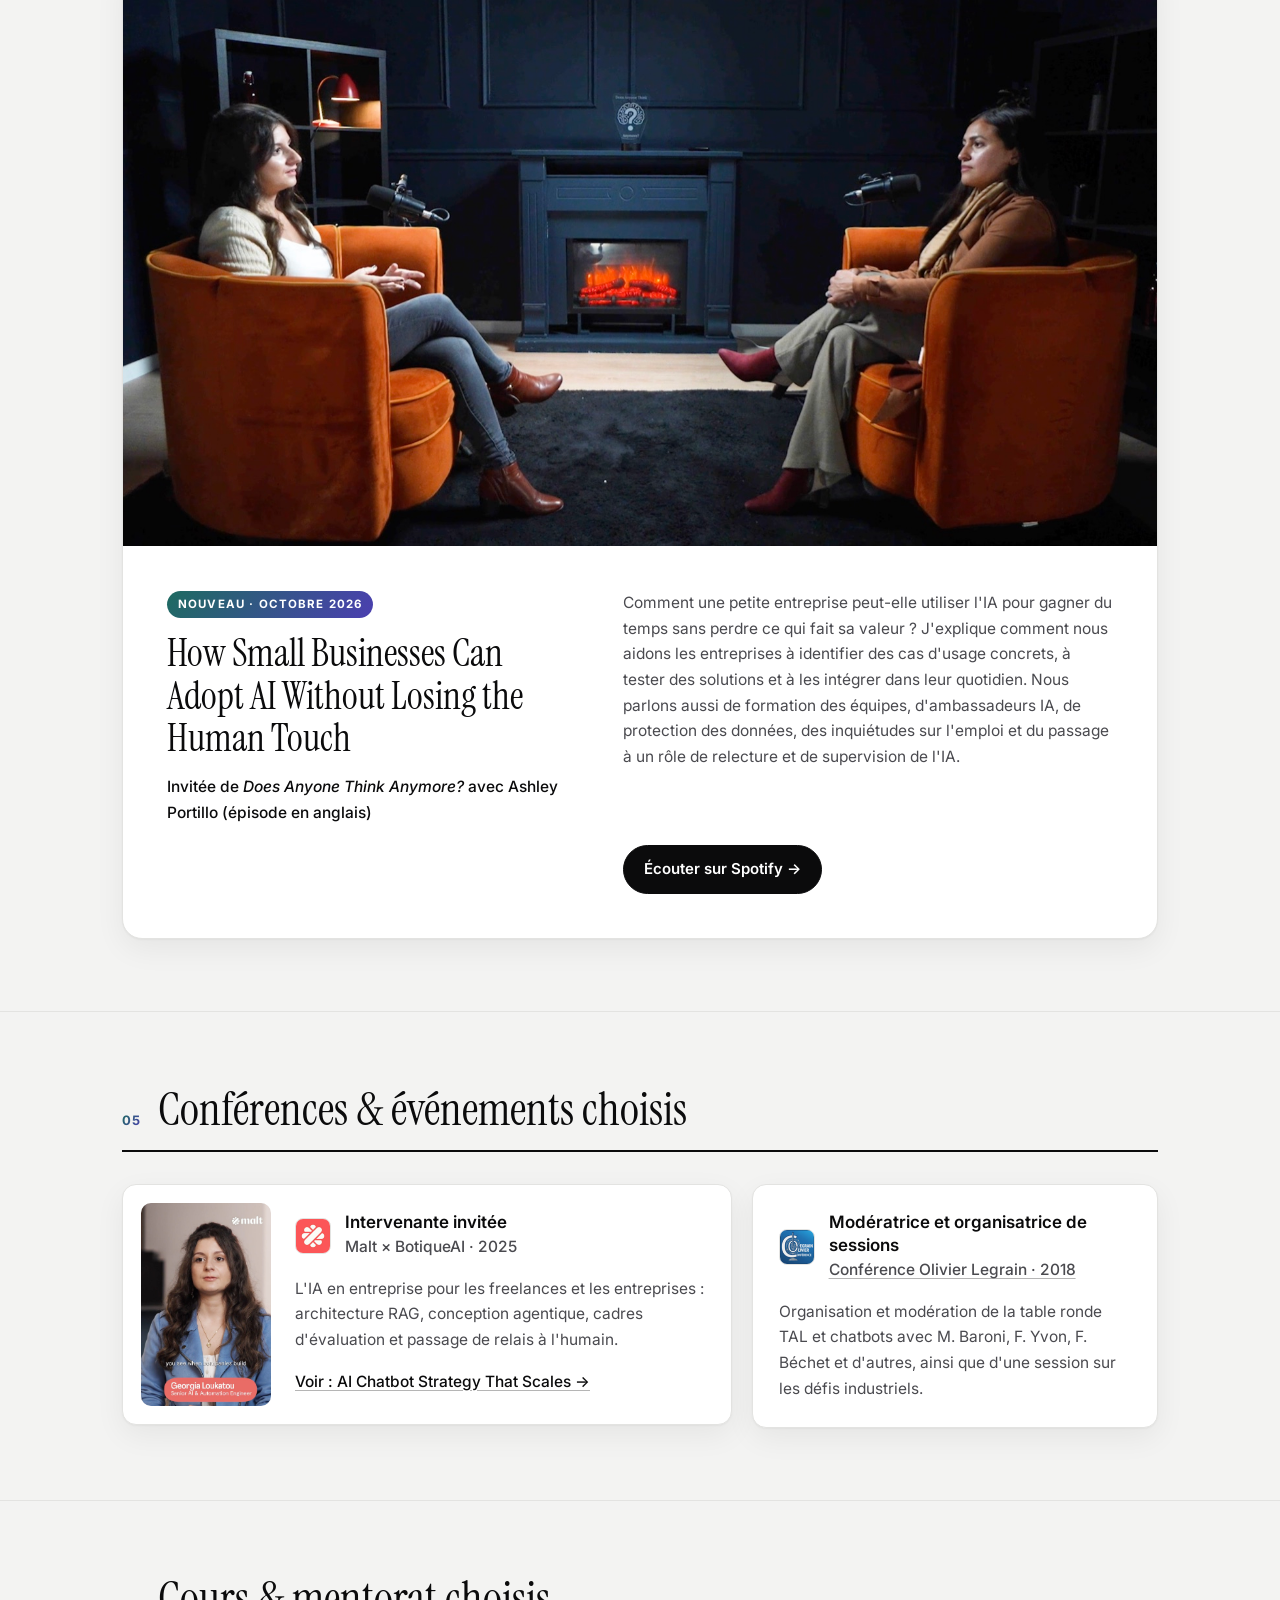
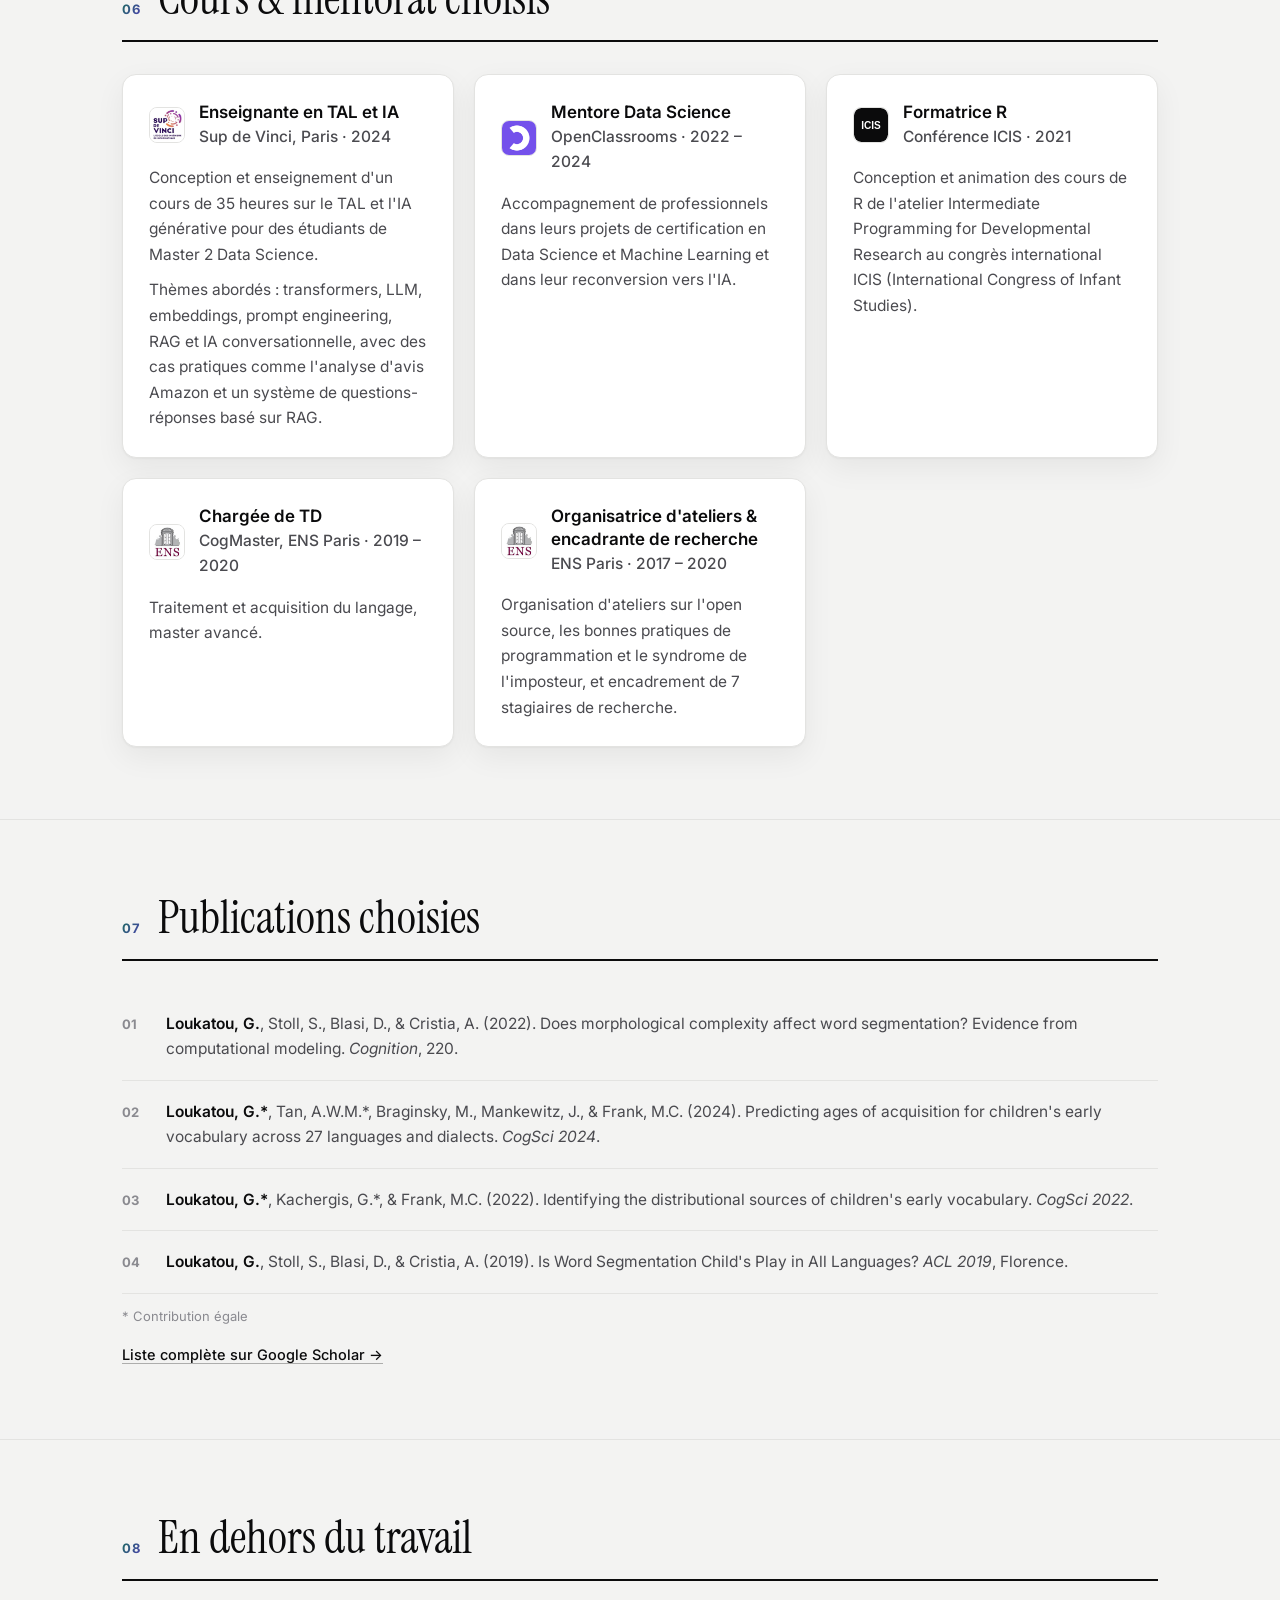
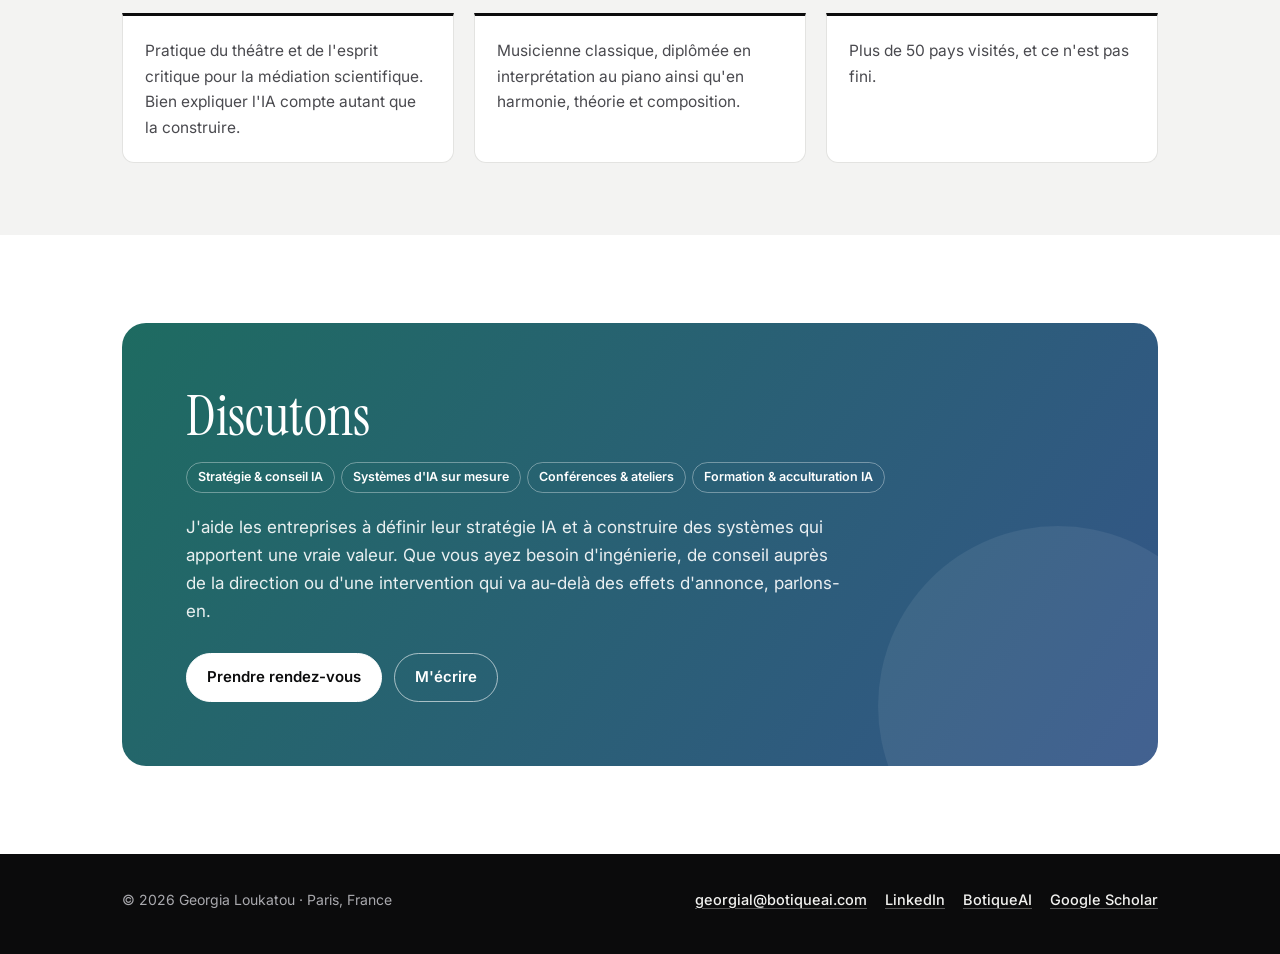
==== commit 8bc59bde: "Show all sections on one scrolling page; pills become sticky section nav Co-Authored-By: Claude Opus" ====
--- a/fr/index.html
+++ b/fr/index.html
@@ -19,7 +19,7 @@
 <link rel="preconnect" href="https://fonts.googleapis.com">
 <link rel="preconnect" href="https://fonts.gstatic.com" crossorigin>
 <link rel="stylesheet" href="https://fonts.googleapis.com/css2?family=Instrument+Serif:ital@0;1&family=Inter:wght@400;500;600;700&display=swap">
-<link rel="stylesheet" href="../style.css?v=8bb5ccf4">
+<link rel="stylesheet" href="../style.css?v=cad4ee42">
 </head>
 <body>
 <a class="skip" href="#main">Aller au contenu</a>
@@ -54,9 +54,9 @@
 
 <main id="main" class="tabs-area">
   <div class="tabbar-wrap">
-    <div class="wrap"><div class="tabbar" role="tablist"><button role="tab" id="tab-experience" aria-controls="panel-experience" data-tab="experience">Expérience</button><button role="tab" id="tab-speaking" aria-controls="panel-speaking" data-tab="speaking">Interventions choisies</button><button role="tab" id="tab-teaching" aria-controls="panel-teaching" data-tab="teaching">Enseignements choisis</button><button role="tab" id="tab-publications" aria-controls="panel-publications" data-tab="publications">Publications choisies</button><button role="tab" id="tab-about" aria-controls="panel-about" data-tab="about">À propos</button></div></div>
-  </div>
-  <div class="panel" role="tabpanel" id="panel-experience" aria-labelledby="tab-experience">
+    <div class="wrap"><nav class="tabbar" aria-label="Sections"><a href="#experience" data-tab="experience">Expérience</a><a href="#speaking" data-tab="speaking">Interventions choisies</a><a href="#teaching" data-tab="teaching">Enseignements choisis</a><a href="#publications" data-tab="publications">Publications choisies</a><a href="#about" data-tab="about">À propos</a></nav></div>
+  </div>
+  <div class="panel" id="experience">
     
     <section class="block">
       <div class="wrap">
@@ -134,11 +134,11 @@
       </div>
     </section>
   </div>
-  <div class="panel" role="tabpanel" id="panel-speaking" aria-labelledby="tab-speaking">
-    
-    <section class="block">
-      <div class="wrap">
-        <h2 class="block-title"><span class="num">01</span>Podcast</h2>
+  <div class="panel" id="speaking">
+    
+    <section class="block">
+      <div class="wrap">
+        <h2 class="block-title"><span class="num">04</span>Podcast</h2>
         <article class="feature">
           <a class="feature-media" href="https://open.spotify.com/episode/1CCXQMo2HDLczHjX9s8Fl1" target="_blank" rel="noopener"><img src="../assets/podcast.jpg" alt="Georgia Loukatou et Ashley Portillo pendant l'enregistrement du podcast Does Anyone Think Anymore?" width="1600" height="892" loading="lazy"></a>
           <div class="feature-body">
@@ -154,7 +154,7 @@
     
     <section class="block">
       <div class="wrap">
-        <h2 class="block-title"><span class="num">02</span>Conférences &amp; événements choisis</h2>
+        <h2 class="block-title"><span class="num">05</span>Conférences &amp; événements choisis</h2>
         <div class="talks">
           <article class="talk">
             <a class="talk-media" href="https://www.youtube.com/watch?v=tpxlaazMlQc" target="_blank" rel="noopener"><img src="../assets/malt-talk.jpg" alt="Georgia Loukatou dans une vidéo Malt" width="730" height="1300" loading="lazy"></a>
@@ -172,11 +172,11 @@
       </div>
     </section>
   </div>
-  <div class="panel" role="tabpanel" id="panel-teaching" aria-labelledby="tab-teaching">
-    
-    <section class="block">
-      <div class="wrap">
-        <h2 class="block-title"><span class="num">01</span>Cours &amp; mentorat choisis</h2>
+  <div class="panel" id="teaching">
+    
+    <section class="block">
+      <div class="wrap">
+        <h2 class="block-title"><span class="num">06</span>Cours &amp; mentorat choisis</h2>
         <div class="cards three">
         <article class="card compact">
           <header class="card-head"><img src="../assets/sup-de-vinci.png" alt="" width="36" height="36"><div><h4>Enseignante en TAL et IA</h4><p class="org">Sup de Vinci, Paris · 2024</p></div></header>
@@ -201,20 +201,20 @@
       </div>
     </section>
   </div>
-  <div class="panel" role="tabpanel" id="panel-publications" aria-labelledby="tab-publications">
-    
-    <section class="block">
-      <div class="wrap">
-        <h2 class="block-title"><span class="num">01</span>Publications choisies</h2>
+  <div class="panel" id="publications">
+    
+    <section class="block">
+      <div class="wrap">
+        <h2 class="block-title"><span class="num">07</span>Publications choisies</h2>
         <ol class="pubs"><li><span><strong>Loukatou, G.</strong>, Stoll, S., Blasi, D., &amp; Cristia, A. (2022). Does morphological complexity affect word segmentation? Evidence from computational modeling. <em>Cognition</em>, 220.</span></li><li><span><strong>Loukatou, G.*</strong>, Tan, A.W.M.*, Braginsky, M., Mankewitz, J., &amp; Frank, M.C. (2024). Predicting ages of acquisition for children's early vocabulary across 27 languages and dialects. <em>CogSci 2024</em>.</span></li><li><span><strong>Loukatou, G.*</strong>, Kachergis, G.*, &amp; Frank, M.C. (2022). Identifying the distributional sources of children's early vocabulary. <em>CogSci 2022</em>.</span></li><li><span><strong>Loukatou, G.</strong>, Stoll, S., Blasi, D., &amp; Cristia, A. (2019). Is Word Segmentation Child's Play in All Languages? <em>ACL 2019</em>, Florence.</span></li></ol><p class="pub-note">* Contribution égale</p><p class="links"><a href="https://scholar.google.com/citations?user=S5Yad6wAAAAJ&amp;hl=en" target="_blank" rel="noopener">Liste complète sur Google Scholar →</a></p>
       </div>
     </section>
   </div>
-  <div class="panel" role="tabpanel" id="panel-about" aria-labelledby="tab-about">
-    
-    <section class="block">
-      <div class="wrap">
-        <h2 class="block-title"><span class="num">01</span>En dehors du travail</h2>
+  <div class="panel" id="about">
+    
+    <section class="block">
+      <div class="wrap">
+        <h2 class="block-title"><span class="num">08</span>En dehors du travail</h2>
         <div class="beyond"><p>Pratique du théâtre et de l'esprit critique pour la médiation scientifique. Bien expliquer l'IA compte autant que la construire.</p><p>Musicienne classique, diplômée en interprétation au piano ainsi qu'en harmonie, théorie et composition.</p><p>Plus de 50 pays visités, et ce n'est pas fini.</p></div>
       </div>
     </section>
@@ -285,34 +285,38 @@
   });
 })();
 (function () {
-  var tabs = Array.prototype.slice.call(document.querySelectorAll('[role="tab"]'));
-  var ids = tabs.map(function (t) { return t.dataset.tab; });
-  function show(id, focus) {
-    if (ids.indexOf(id) < 0) id = ids[0];
-    tabs.forEach(function (t) {
-      var on = t.dataset.tab === id;
-      t.setAttribute('aria-selected', on);
-      t.tabIndex = on ? 0 : -1;
-      var pnl = document.getElementById('panel-' + t.dataset.tab); pnl.hidden = !on;
-      if (on && focus) t.focus();
+  var links = Array.prototype.slice.call(document.querySelectorAll('.tabbar a'));
+  var bar = document.querySelector('.tabbar');
+  var sections = links.map(function (a) { return document.getElementById(a.dataset.tab); });
+  var current;
+  function mark(id) {
+    if (id === current) return;
+    current = id;
+    links.forEach(function (a) {
+      var on = a.dataset.tab === id;
+      if (on) {
+        a.setAttribute('aria-current', 'true');
+        bar.scrollTo({left: a.offsetLeft - (bar.clientWidth - a.offsetWidth) / 2, behavior: 'smooth'});
+      } else a.removeAttribute('aria-current');
     });
   }
-  tabs.forEach(function (t, i) {
-    t.addEventListener('click', function () {
-      show(t.dataset.tab);
-      history.replaceState(null, '', '#' + t.dataset.tab);
-      var bar = document.querySelector('.tabbar-wrap');
-      if (bar.getBoundingClientRect().top < 0) bar.scrollIntoView({behavior: 'smooth'});
-    });
-    t.addEventListener('keydown', function (e) {
-      var d = e.key === 'ArrowRight' ? 1 : e.key === 'ArrowLeft' ? -1 : 0;
-      if (d) { var n = tabs[(i + d + tabs.length) % tabs.length]; show(n.dataset.tab, true); history.replaceState(null, '', '#' + n.dataset.tab); }
+  function spy() {
+    var line = document.querySelector('.tabbar-wrap').getBoundingClientRect().bottom + 40, id = sections[0].id;
+    sections.forEach(function (s) { if (s.getBoundingClientRect().top <= line) id = s.id; });
+    if (window.innerHeight + window.scrollY >= document.documentElement.scrollHeight - 4) id = sections[sections.length - 1].id;
+    mark(id);
+  }
+  links.forEach(function (a) {
+    a.addEventListener('click', function (e) {
+      e.preventDefault();
+      document.getElementById(a.dataset.tab).scrollIntoView({behavior: 'smooth'});
+      history.replaceState(null, '', '#' + a.dataset.tab);
     });
   });
-  show(location.hash.slice(1));
-  window.addEventListener('hashchange', function () { show(location.hash.slice(1)); });
+  window.addEventListener('scroll', spy, {passive: true});
+  spy();
   document.querySelectorAll('.lang-switch a').forEach(function (a) {
-    a.addEventListener('click', function () { if (location.hash) a.href = a.getAttribute('href') + location.hash; });
+    a.addEventListener('click', function () { if (current) a.href = a.getAttribute('href') + '#' + current; });
   });
 })();
 </script>
--- a/style.css
+++ b/style.css
@@ -98,18 +98,19 @@
 .tabbar-wrap { position: sticky; top: 64px; z-index: 50; background: var(--band); border-bottom: 1px solid var(--rule); scroll-margin-top: 64px; }
 .tabbar { display: flex; gap: 10px; overflow-x: auto; scrollbar-width: none; padding: 16px 8px; margin-inline: -8px; }
 .tabbar::-webkit-scrollbar { display: none; }
-.tabbar button { --c: #1E6B61; appearance: none; font: inherit; font-size: 17.5px; font-weight: 600; white-space: nowrap; cursor: pointer;
+.tabbar a { --c: #1E6B61; appearance: none; font: inherit; font-size: 17.5px; font-weight: 600; white-space: nowrap; cursor: pointer; text-decoration: none;
   padding: 11px 22px; border-radius: 999px; border: 1.5px solid color-mix(in srgb, var(--c) 35%, transparent);
   color: var(--c); background: color-mix(in srgb, var(--c) 9%, var(--surface)); transition: background .25s, color .25s, transform .15s, box-shadow .25s; }
-.tabbar button:nth-child(1) { --c: #1E6B61; }
-.tabbar button:nth-child(2) { --c: #2A5E86; }
-.tabbar button:nth-child(3) { --c: #34509E; }
-.tabbar button:nth-child(4) { --c: #4B3FB0; }
-.tabbar button:nth-child(5) { --c: #6A3FA8; }
-.tabbar button:hover { transform: translateY(-1px); background: color-mix(in srgb, var(--c) 16%, var(--surface)); }
-.tabbar button[aria-selected="true"] { background: var(--c); color: #fff; border-color: var(--c); box-shadow: 0 3px 10px color-mix(in srgb, var(--c) 30%, transparent); }
-@media (prefers-color-scheme: dark) { .tabbar button { color: color-mix(in srgb, var(--c) 55%, #fff); } .tabbar button[aria-selected="true"] { color: #fff; } }
-.panel[hidden] { display: none; }
+.tabbar a:nth-child(1) { --c: #1E6B61; }
+.tabbar a:nth-child(2) { --c: #2A5E86; }
+.tabbar a:nth-child(3) { --c: #34509E; }
+.tabbar a:nth-child(4) { --c: #4B3FB0; }
+.tabbar a:nth-child(5) { --c: #6A3FA8; }
+.tabbar a:hover { transform: translateY(-1px); background: color-mix(in srgb, var(--c) 16%, var(--surface)); }
+.tabbar a[aria-current="true"] { background: var(--c); color: #fff; border-color: var(--c); box-shadow: 0 3px 10px color-mix(in srgb, var(--c) 30%, transparent); }
+@media (prefers-color-scheme: dark) { .tabbar a { color: color-mix(in srgb, var(--c) 55%, #fff); } .tabbar a[aria-current="true"] { color: #fff; } }
+.panel { scroll-margin-top: 150px; }
+.panel + .panel { border-top: 1px solid var(--rule); }
 
 /* Blocks: clearly separated sections */
 .block { padding: clamp(44px, 6vw, 72px) 0; }
@@ -245,7 +246,6 @@
 
 .reveal { opacity: 0; transform: translateY(22px); transition: opacity .7s cubic-bezier(.2,.7,.2,1), transform .7s cubic-bezier(.2,.7,.2,1), box-shadow .25s, border-color .25s; }
 .reveal.in { opacity: 1; transform: none; }
-.panel:not([hidden]) { animation: fade .45s ease both; }
 
 .card, .talk, .feature, .edu li, .post { transition: transform .25s ease, box-shadow .25s ease, border-color .25s ease; }
 .card:hover, .talk:hover, .feature:hover, .edu li:hover, .post:hover { transform: translateY(-4px); box-shadow: 0 2px 4px rgba(0,0,0,.04), 0 18px 40px rgba(0,0,0,.10); border-color: color-mix(in srgb, var(--g2) 35%, var(--rule)); }
@@ -253,7 +253,7 @@
 .feature-media { overflow: hidden; display: block; }
 .feature-media img, .talk-media img { transition: transform .6s cubic-bezier(.2,.7,.2,1); }
 .feature:hover .feature-media img, .talk:hover .talk-media img { transform: scale(1.03); }
-.tabbar button { transition: color .2s; }
+.tabbar a { transition: color .2s; }
 .btn { transition: transform .15s, background .25s, color .25s, border-color .25s, box-shadow .25s; }
 .btn:hover { box-shadow: 0 8px 20px color-mix(in srgb, var(--g2) 28%, transparent); }
 .cta { background-size: 200% 200%; animation: shift 12s ease-in-out infinite; }
@@ -335,8 +335,8 @@
   .cards.one .card-shot { margin: 0 0 20px; }
   .marquee .group { gap: 28px; padding-right: 28px; }
   .card-shot { margin: -26px -26px 18px; }
-  .tabbar button { padding: 9px 16px; font-size: 15.5px; }
+  .tabbar a { padding: 9px 16px; font-size: 15.5px; }
   .nav .btn-small { padding: 7px 13px; }
 }
 
-@media print { .nav, .tabbar-wrap, .cta-section .cta-row { display: none; } .panel[hidden] { display: block; } }
+@media print { .nav, .tabbar-wrap, .cta-section .cta-row { display: none; } }
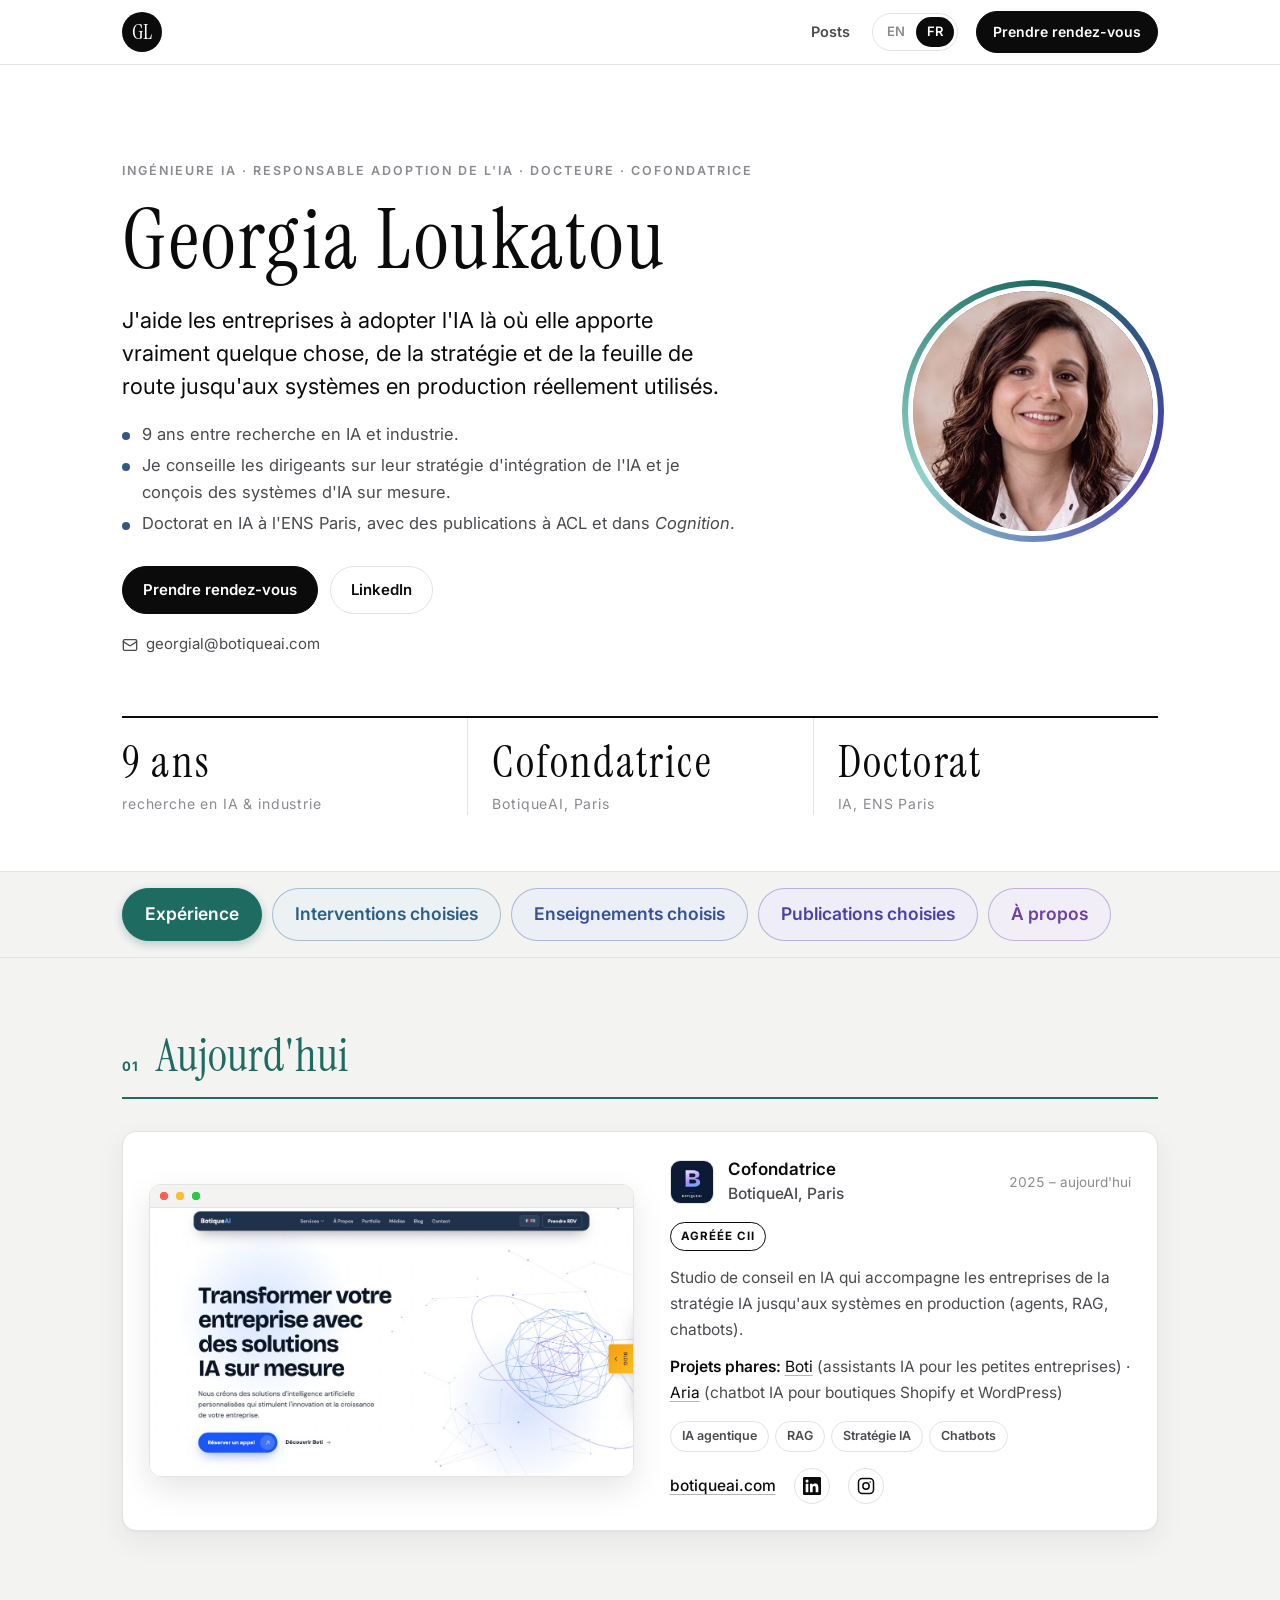
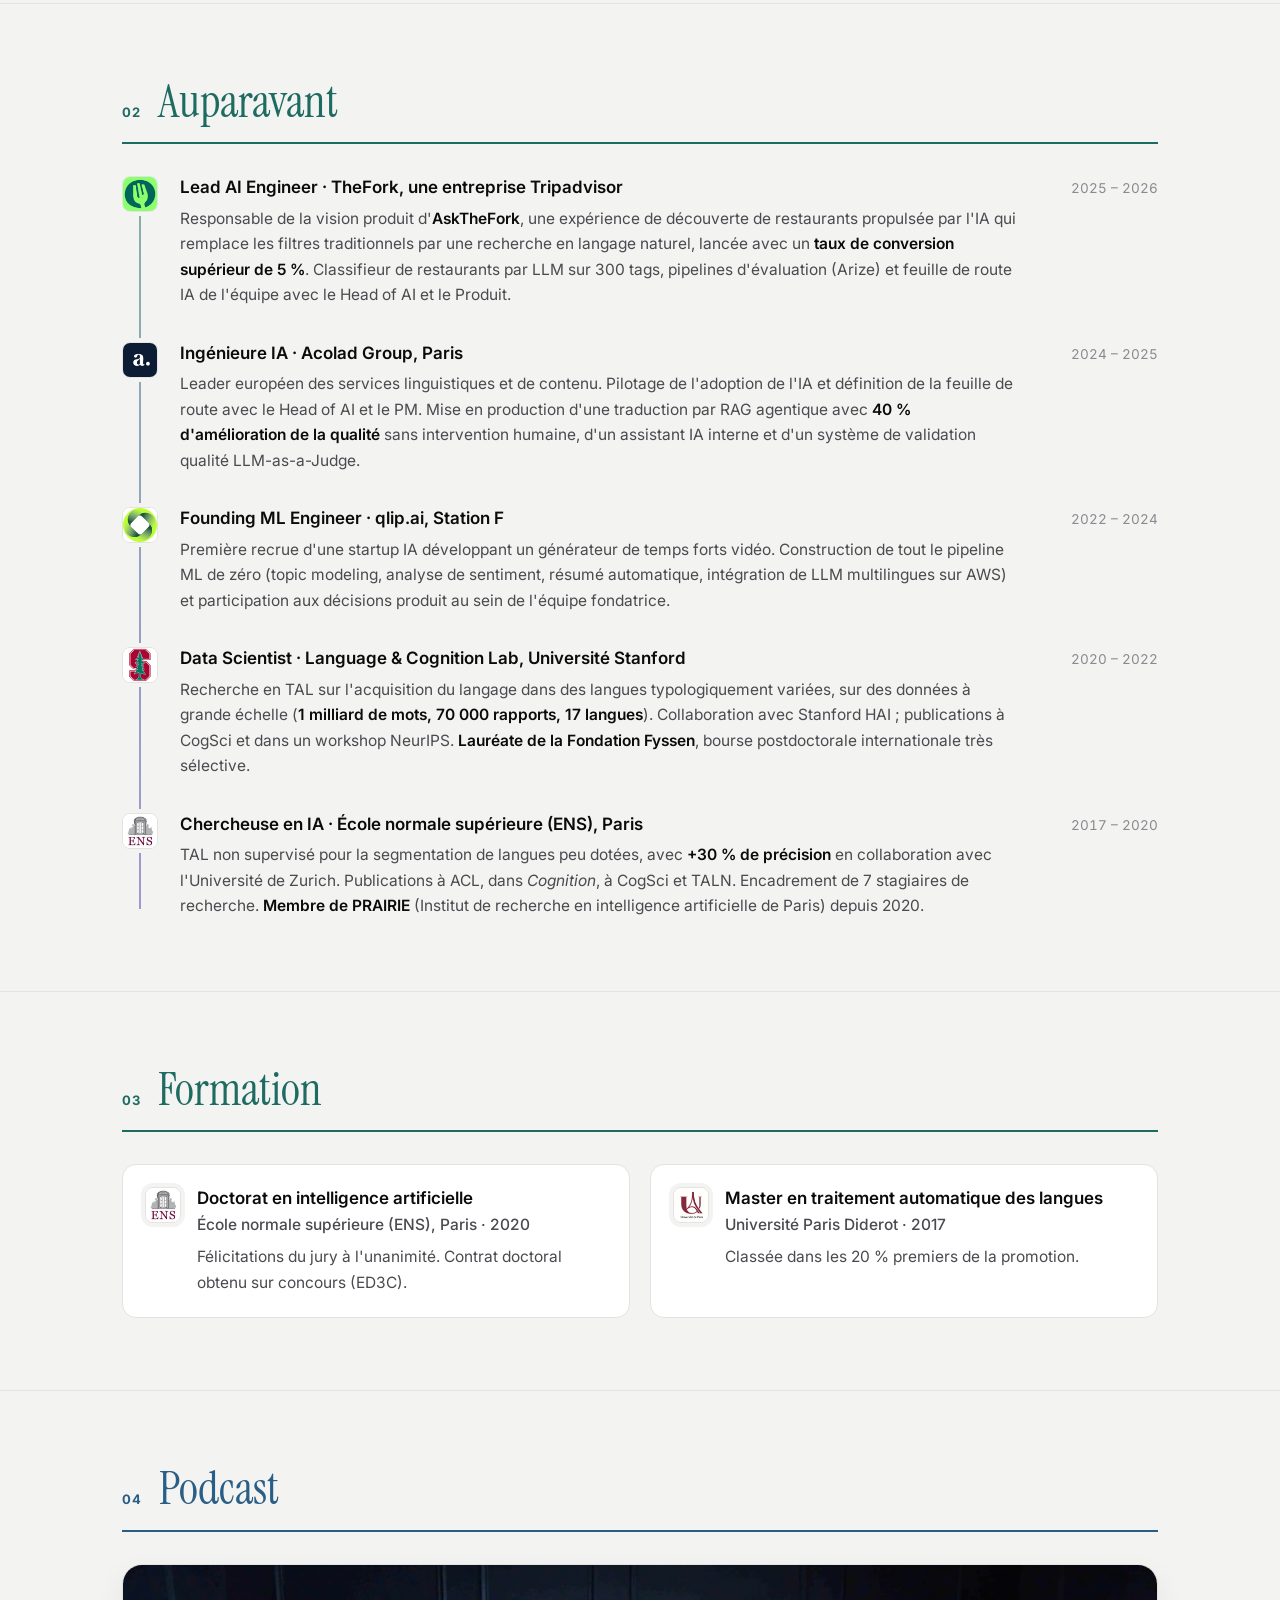
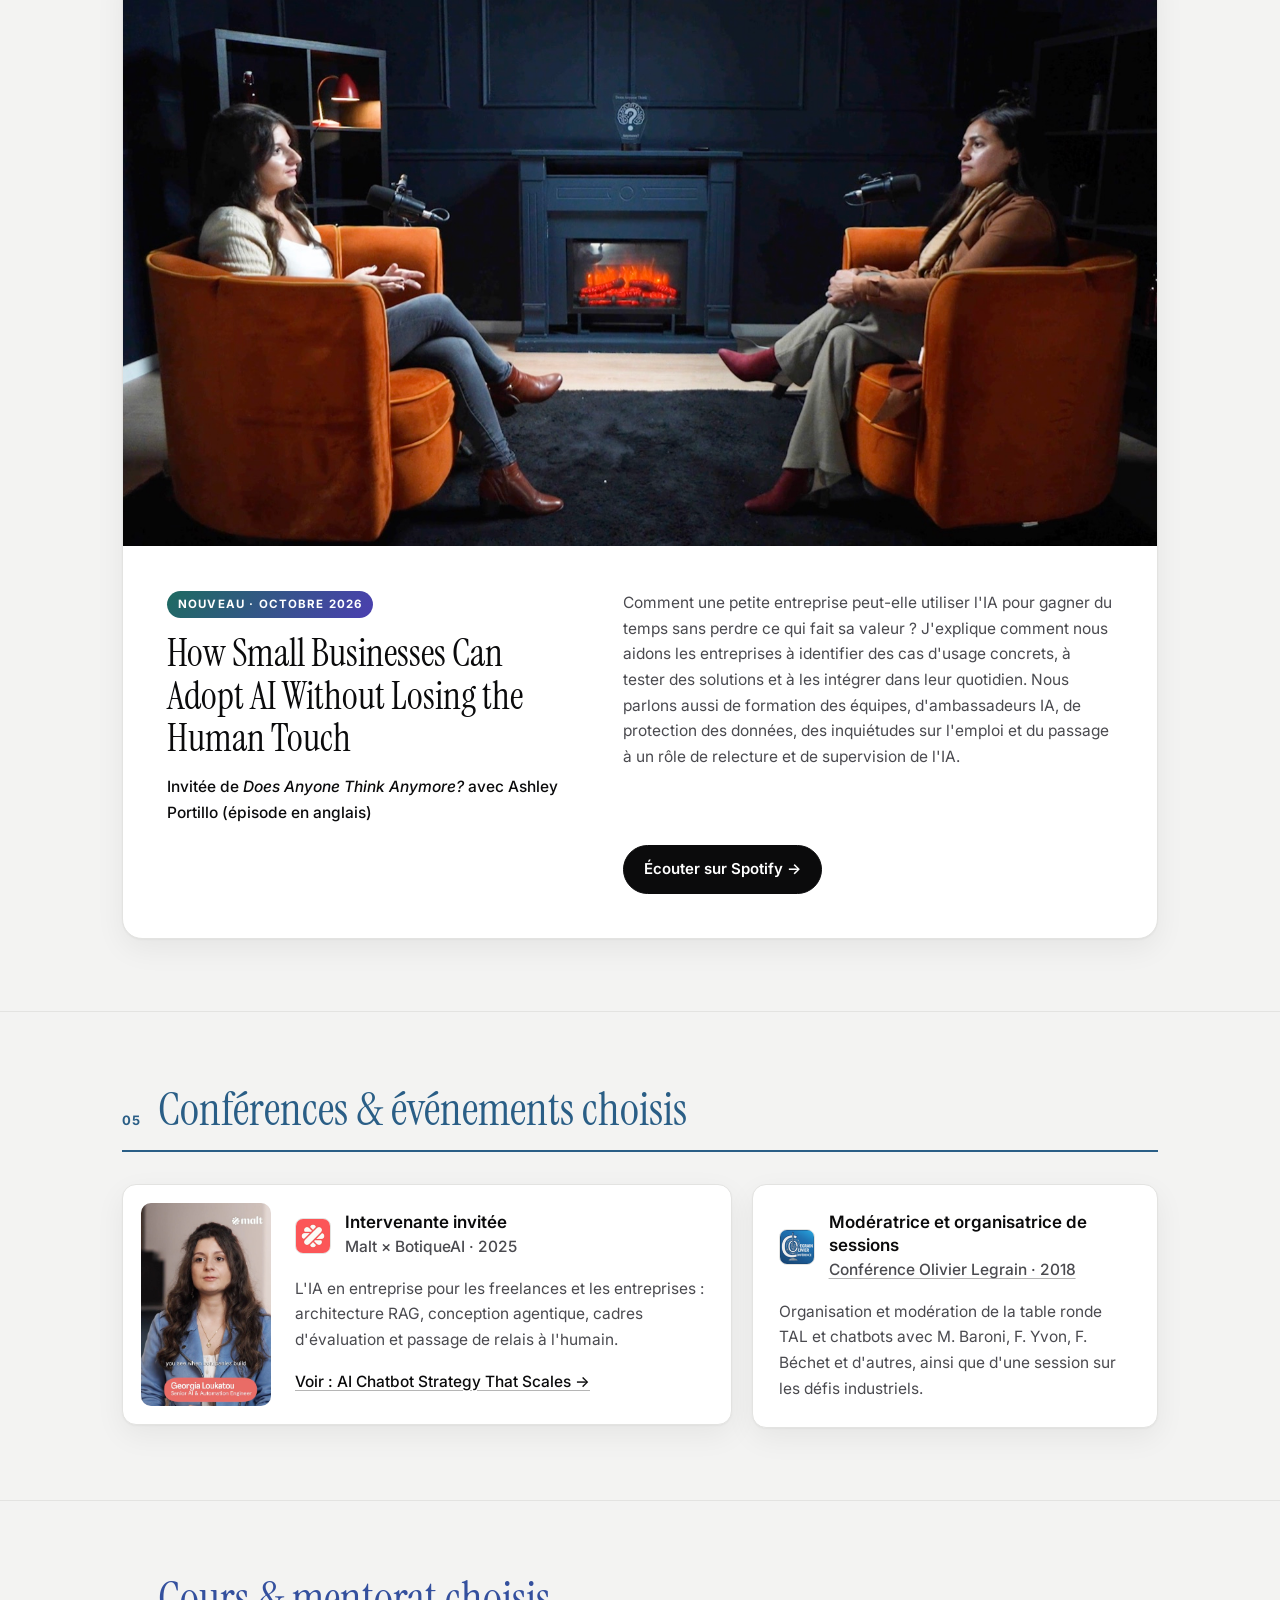
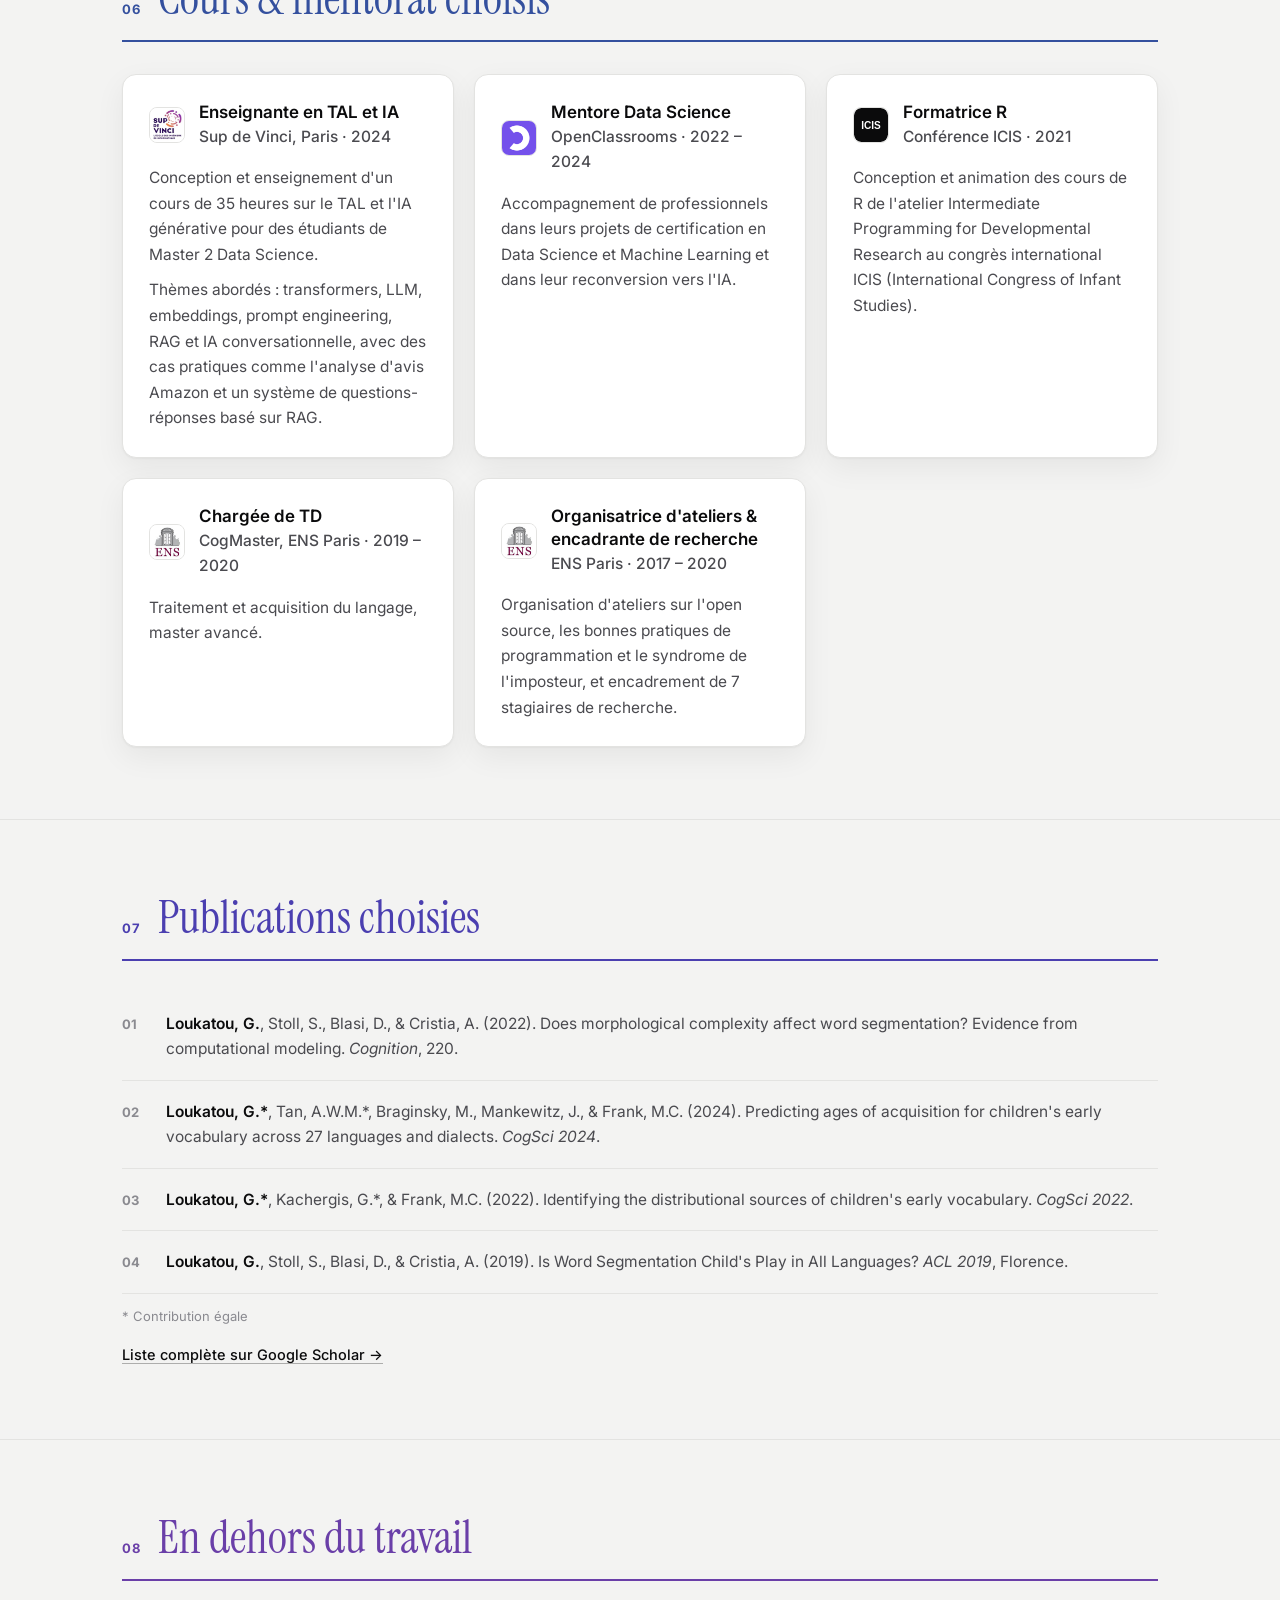
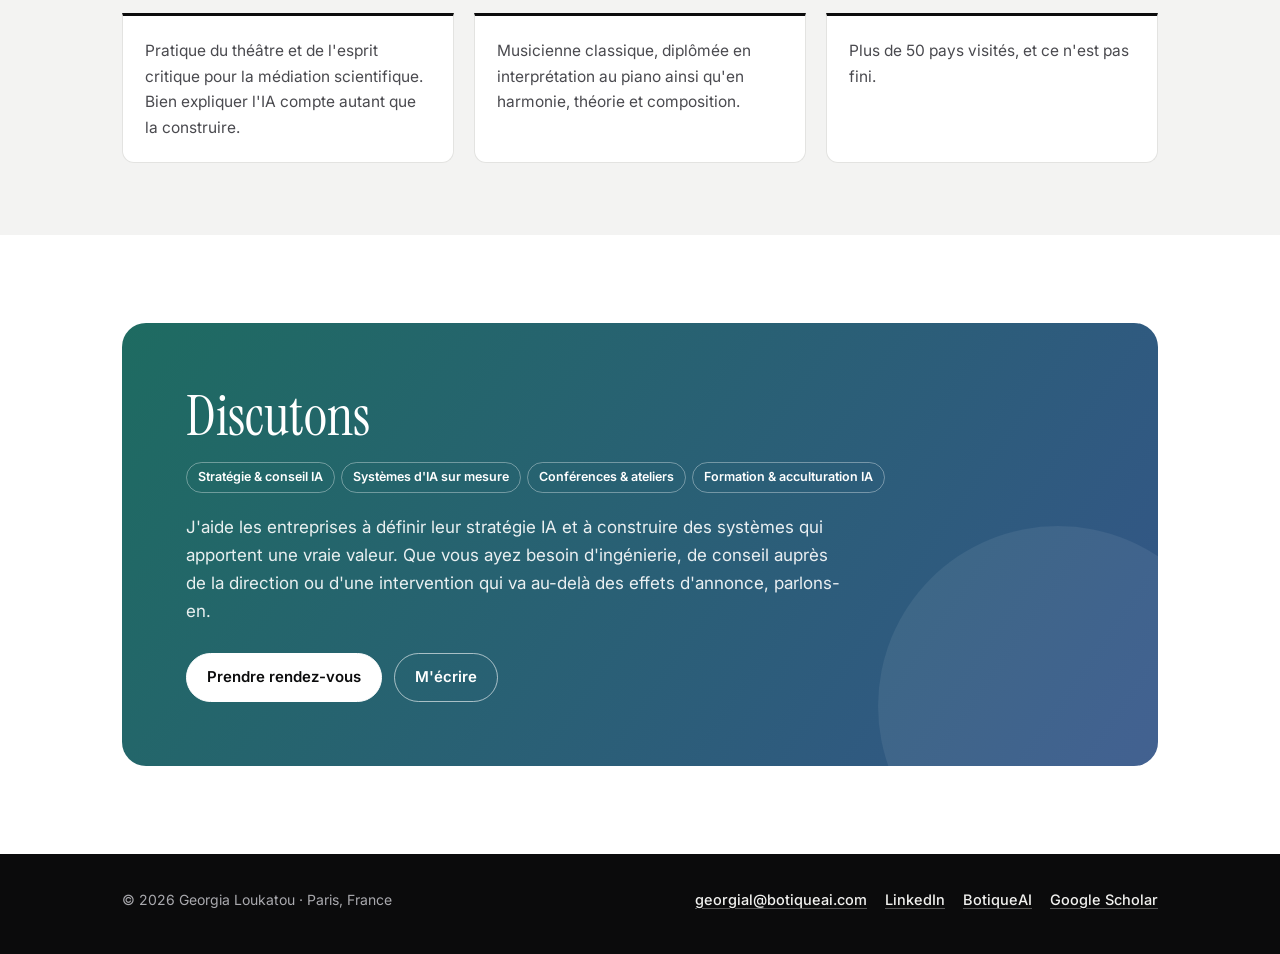
==== commit 1aeff6d4: "Colour section titles to match their nav pill Co-Authored-By: Claude Opus 5.5 <noreply@anthropic.com" ====
--- a/fr/index.html
+++ b/fr/index.html
@@ -19,7 +19,7 @@
 <link rel="preconnect" href="https://fonts.googleapis.com">
 <link rel="preconnect" href="https://fonts.gstatic.com" crossorigin>
 <link rel="stylesheet" href="https://fonts.googleapis.com/css2?family=Instrument+Serif:ital@0;1&family=Inter:wght@400;500;600;700&display=swap">
-<link rel="stylesheet" href="../style.css?v=cad4ee42">
+<link rel="stylesheet" href="../style.css?v=4d4046dc">
 </head>
 <body>
 <a class="skip" href="#main">Aller au contenu</a>
--- a/style.css
+++ b/style.css
@@ -340,3 +340,13 @@
 }
 
 @media print { .nav, .tabbar-wrap, .cta-section .cta-row { display: none; } }
+
+/* Section titles take the colour of their pill */
+#experience { --c: #1E6B61; }
+#speaking { --c: #2A5E86; }
+#teaching { --c: #34509E; }
+#publications { --c: #4B3FB0; }
+#about { --c: #6A3FA8; }
+.panel .block-title { color: var(--c); border-bottom-color: var(--c); }
+.panel .num { background: none; color: var(--c); }
+@media (prefers-color-scheme: dark) { .panel .block-title, .panel .num { color: color-mix(in srgb, var(--c) 55%, #fff); } }
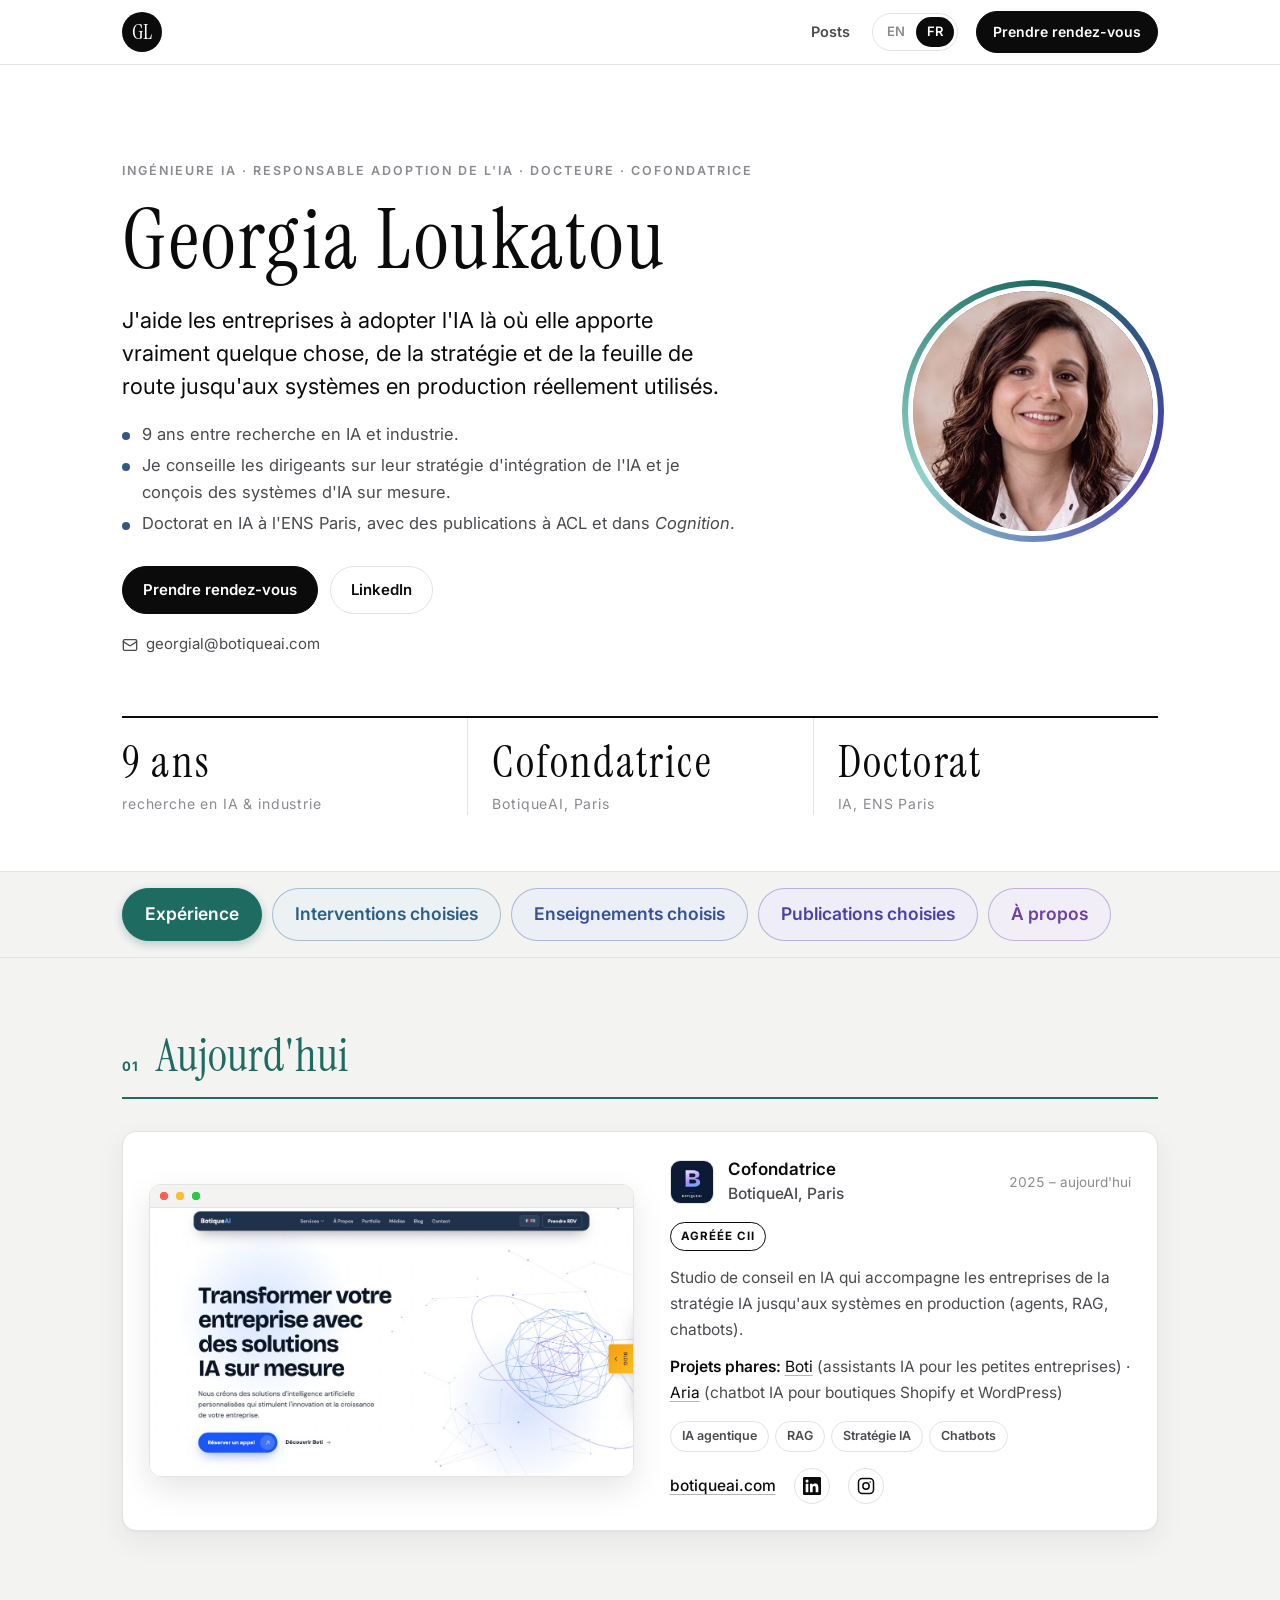
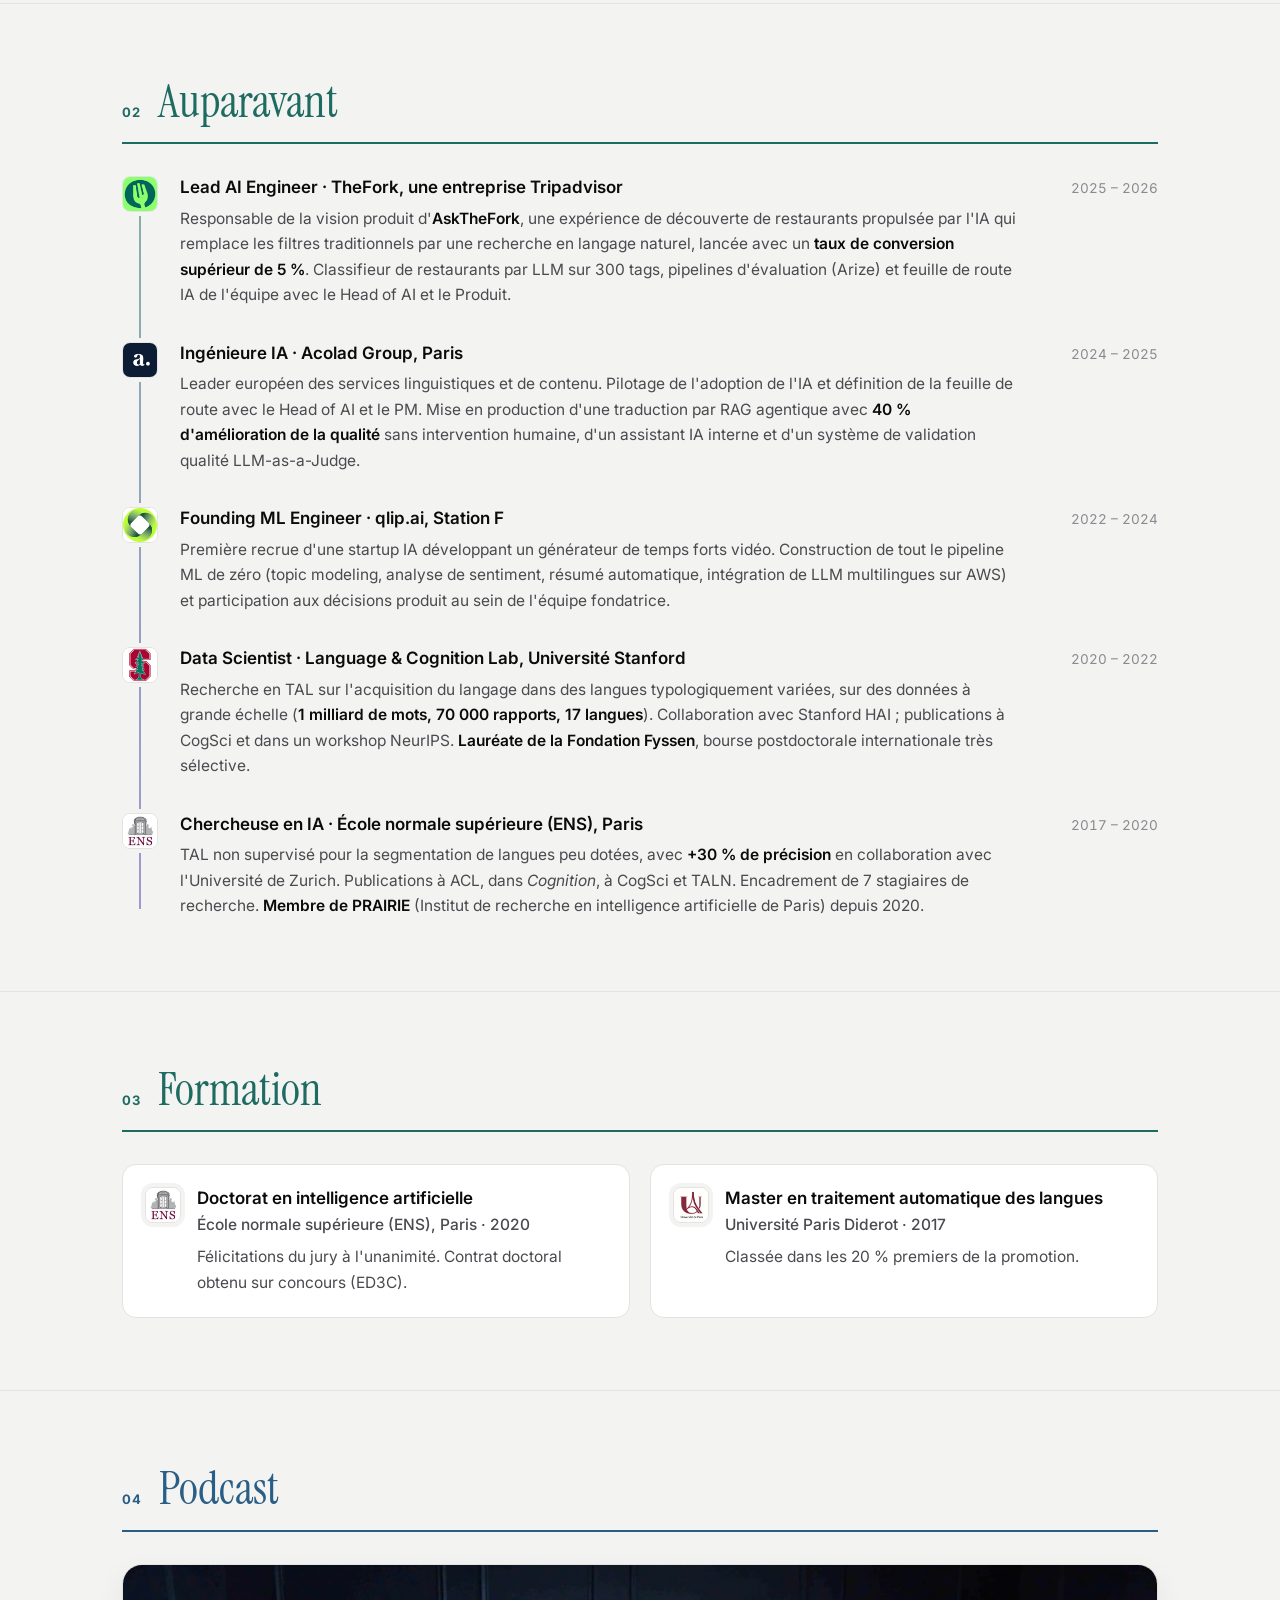
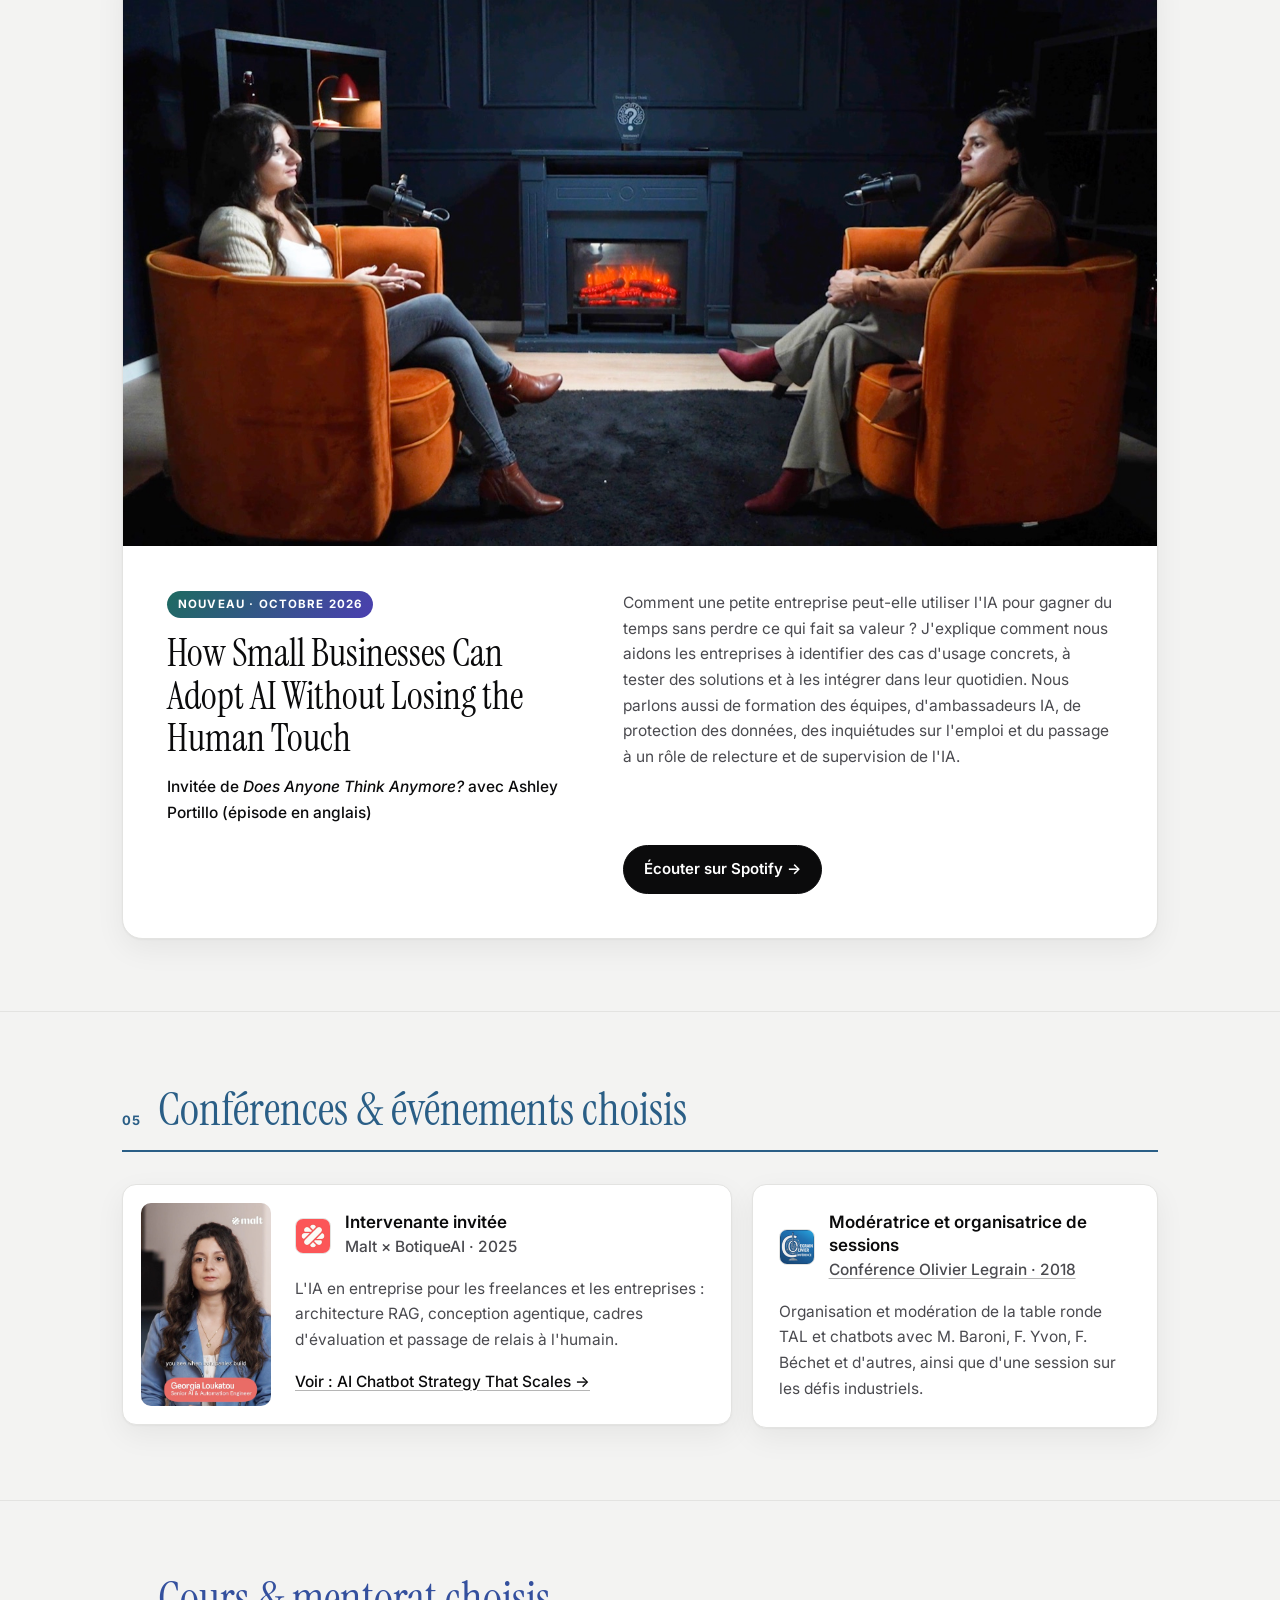
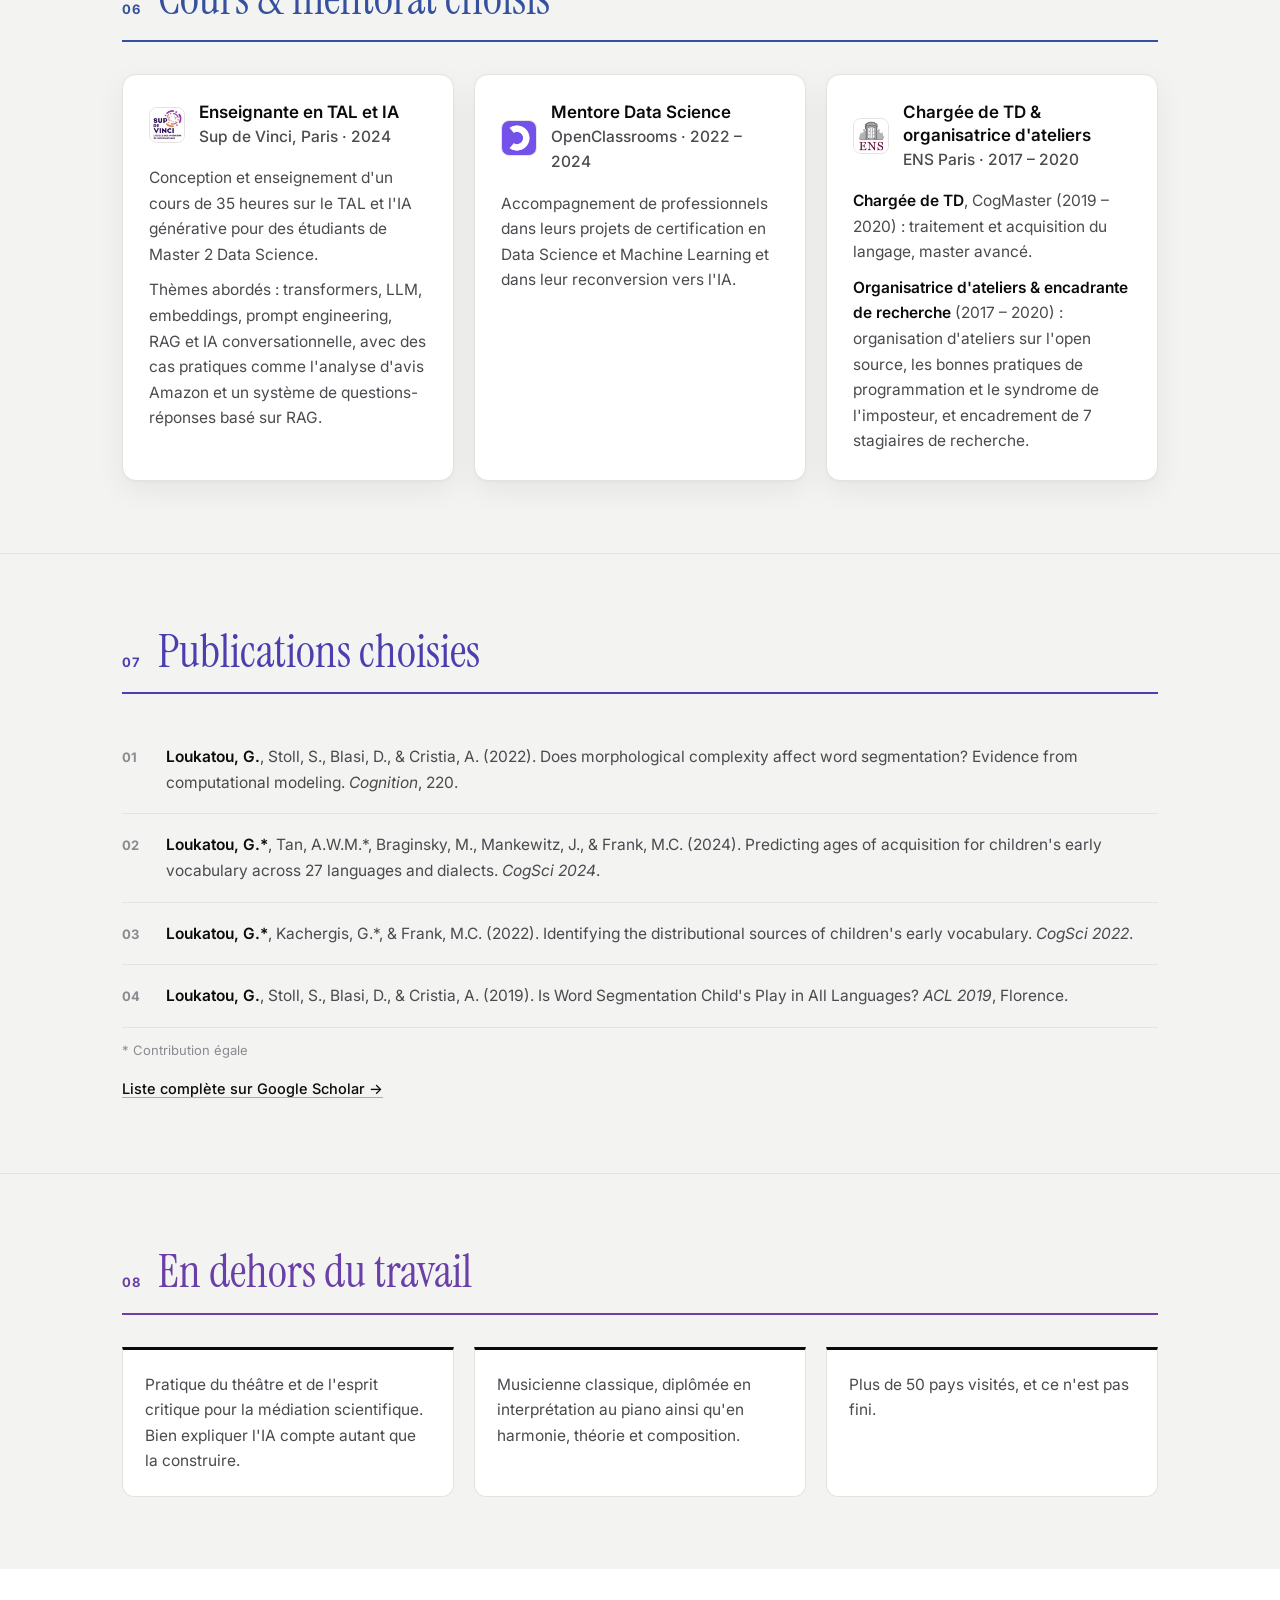
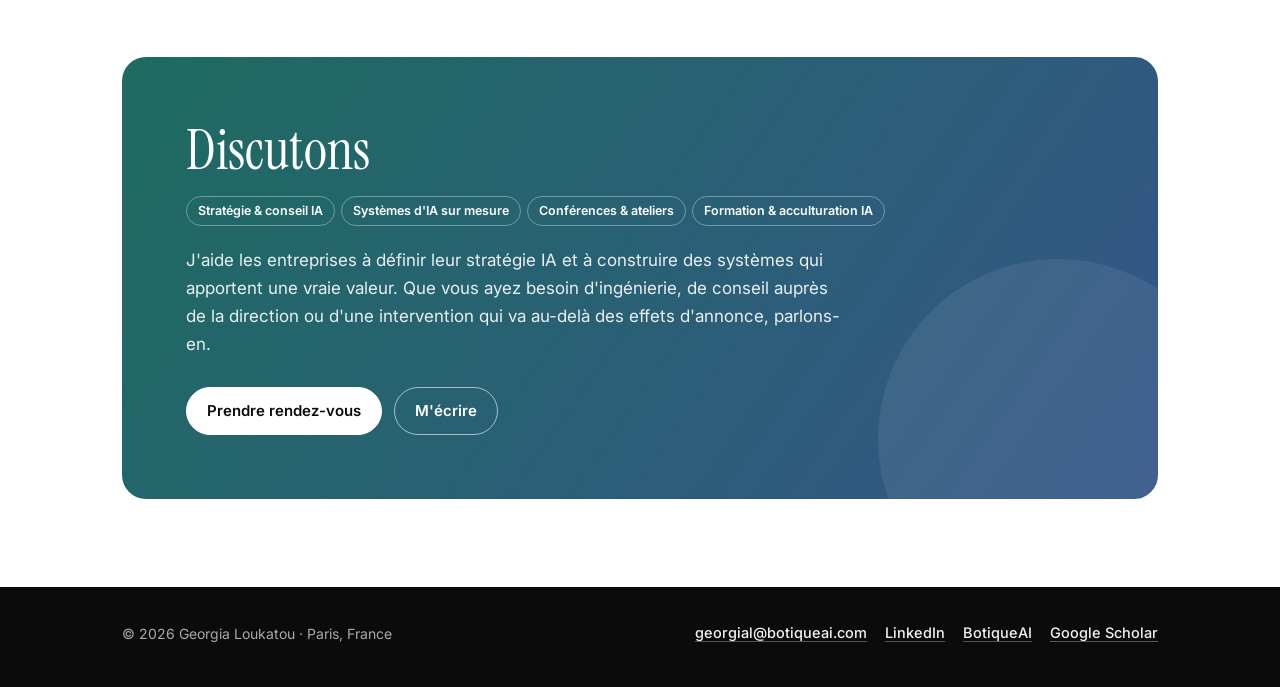
==== commit c3af6142: "Teaching: drop ICIS R card, merge the two ENS cards into one Co-Authored-By: Claude Opus 5.5 <norepl" ====
--- a/fr/index.html
+++ b/fr/index.html
@@ -187,16 +187,8 @@
           <p>Accompagnement de professionnels dans leurs projets de certification en Data Science et Machine Learning et dans leur reconversion vers l'IA.</p>
         </article>
         <article class="card compact">
-          <header class="card-head"><img src="../assets/icis.svg" alt="" width="36" height="36"><div><h4>Formatrice R</h4><p class="org">Conférence ICIS · 2021</p></div></header>
-          <p>Conception et animation des cours de R de l'atelier Intermediate Programming for Developmental Research au congrès international ICIS (International Congress of Infant Studies).</p>
-        </article>
-        <article class="card compact">
-          <header class="card-head"><img src="../assets/ens.png" alt="" width="36" height="36"><div><h4>Chargée de TD</h4><p class="org">CogMaster, ENS Paris · 2019 – 2020</p></div></header>
-          <p>Traitement et acquisition du langage, master avancé.</p>
-        </article>
-        <article class="card compact">
-          <header class="card-head"><img src="../assets/ens.png" alt="" width="36" height="36"><div><h4>Organisatrice d'ateliers &amp; encadrante de recherche</h4><p class="org">ENS Paris · 2017 – 2020</p></div></header>
-          <p>Organisation d'ateliers sur l'open source, les bonnes pratiques de programmation et le syndrome de l'imposteur, et encadrement de 7 stagiaires de recherche.</p>
+          <header class="card-head"><img src="../assets/ens.png" alt="" width="36" height="36"><div><h4>Chargée de TD &amp; organisatrice d'ateliers</h4><p class="org">ENS Paris · 2017 – 2020</p></div></header>
+          <p><strong>Chargée de TD</strong>, CogMaster (2019 – 2020) : traitement et acquisition du langage, master avancé.</p><p><strong>Organisatrice d'ateliers &amp; encadrante de recherche</strong> (2017 – 2020) : organisation d'ateliers sur l'open source, les bonnes pratiques de programmation et le syndrome de l'imposteur, et encadrement de 7 stagiaires de recherche.</p>
         </article></div>
       </div>
     </section>
